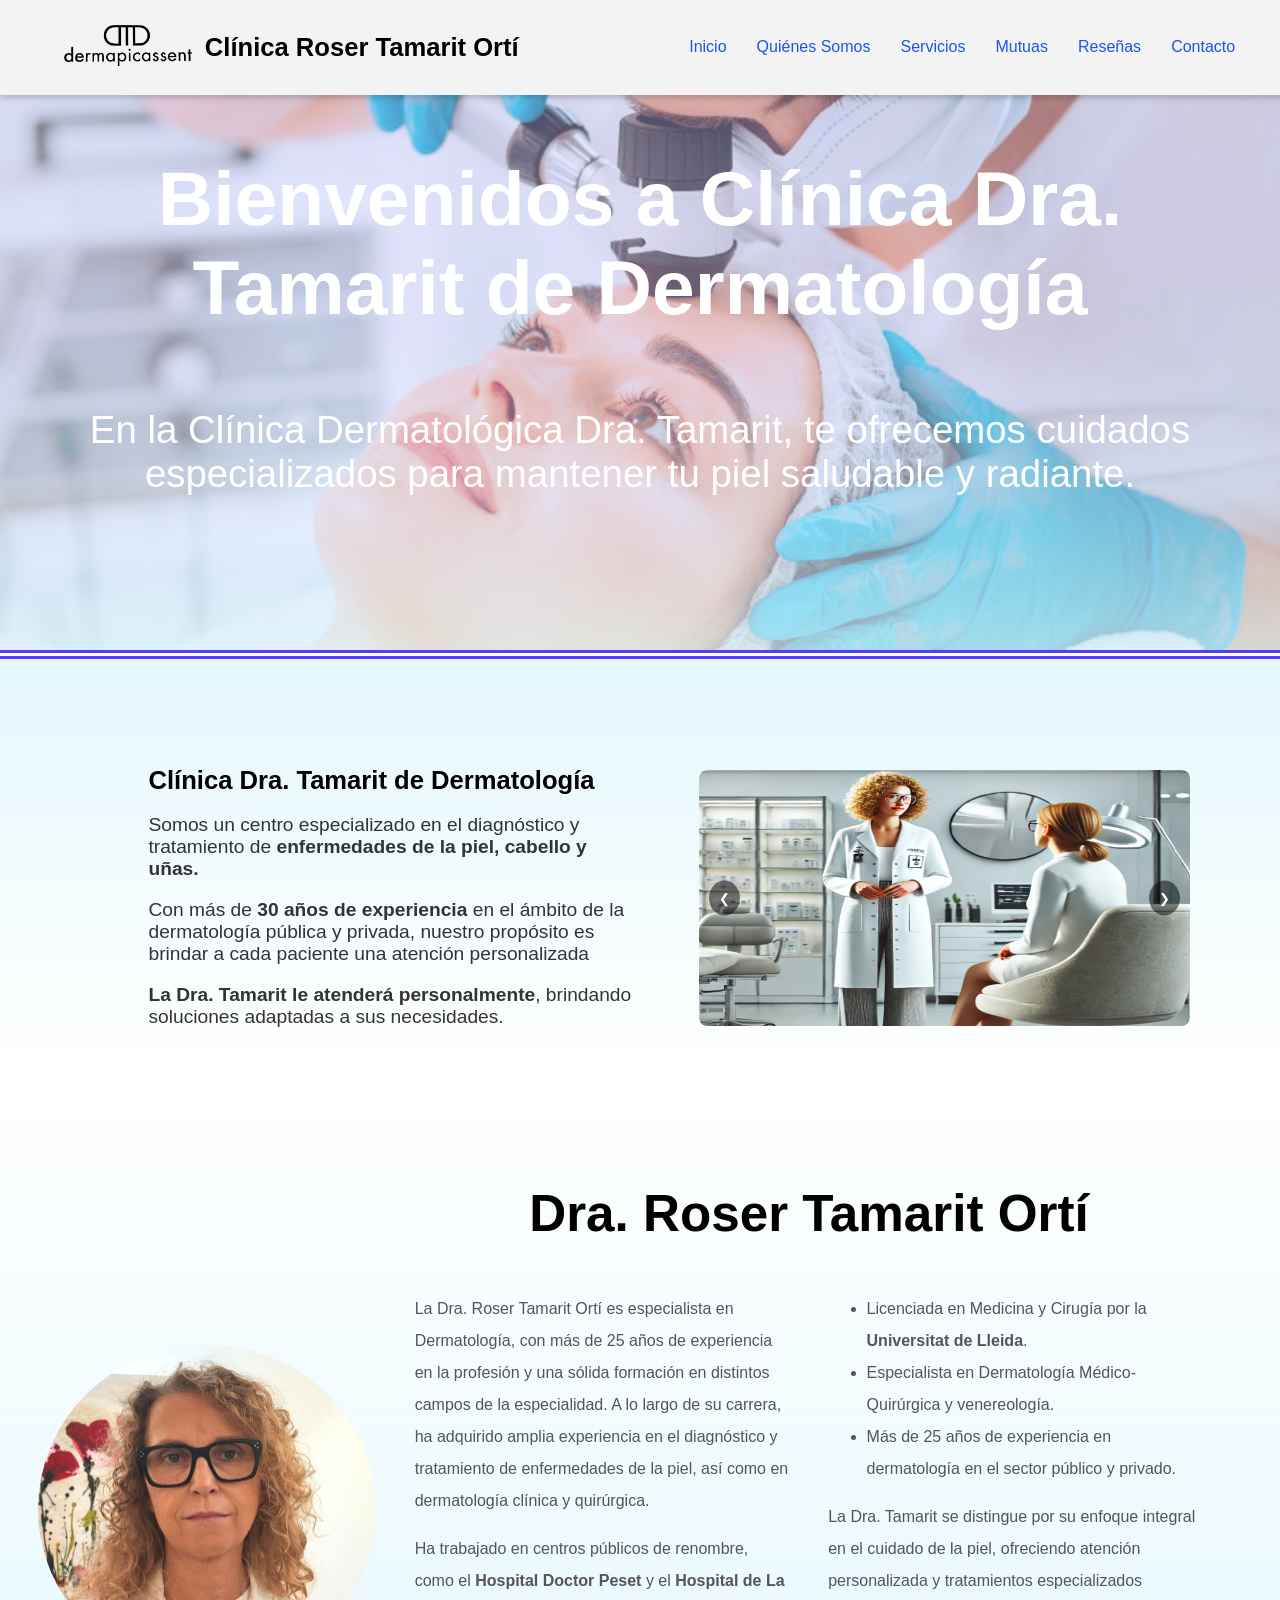
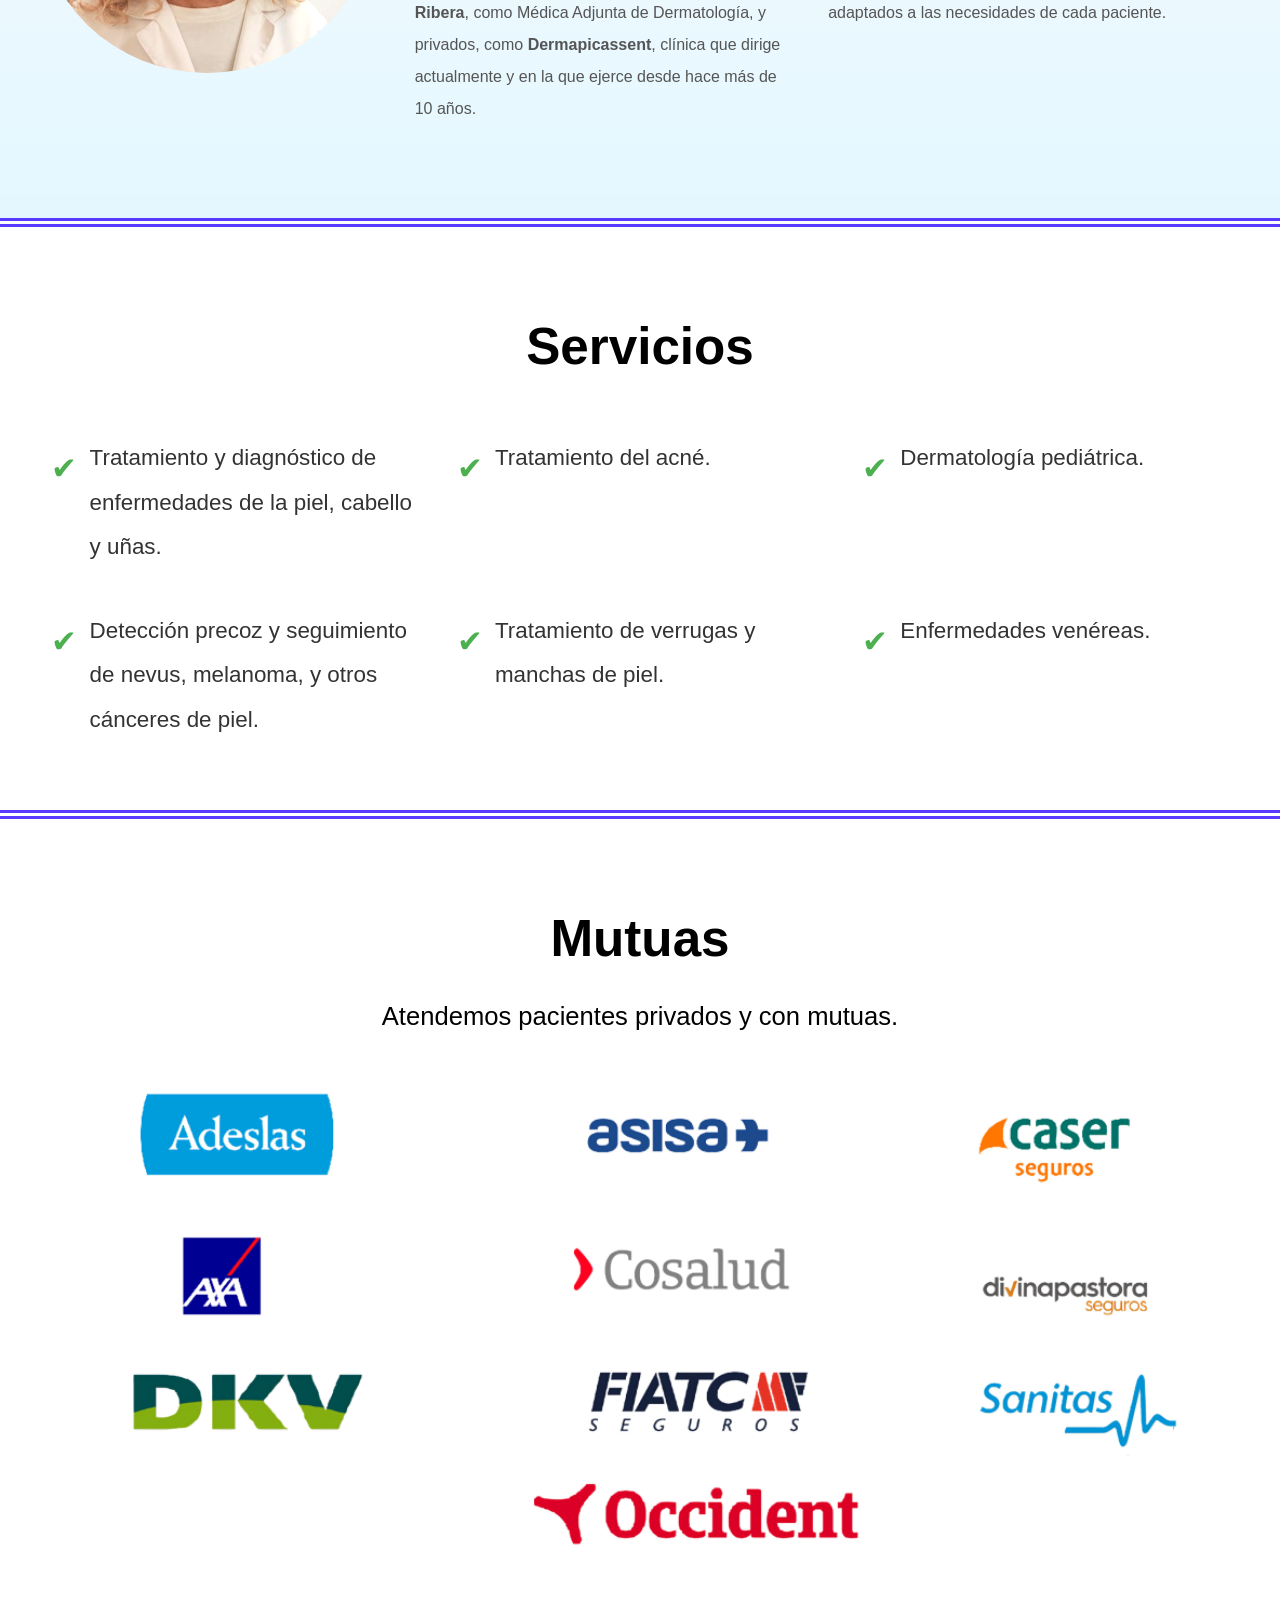
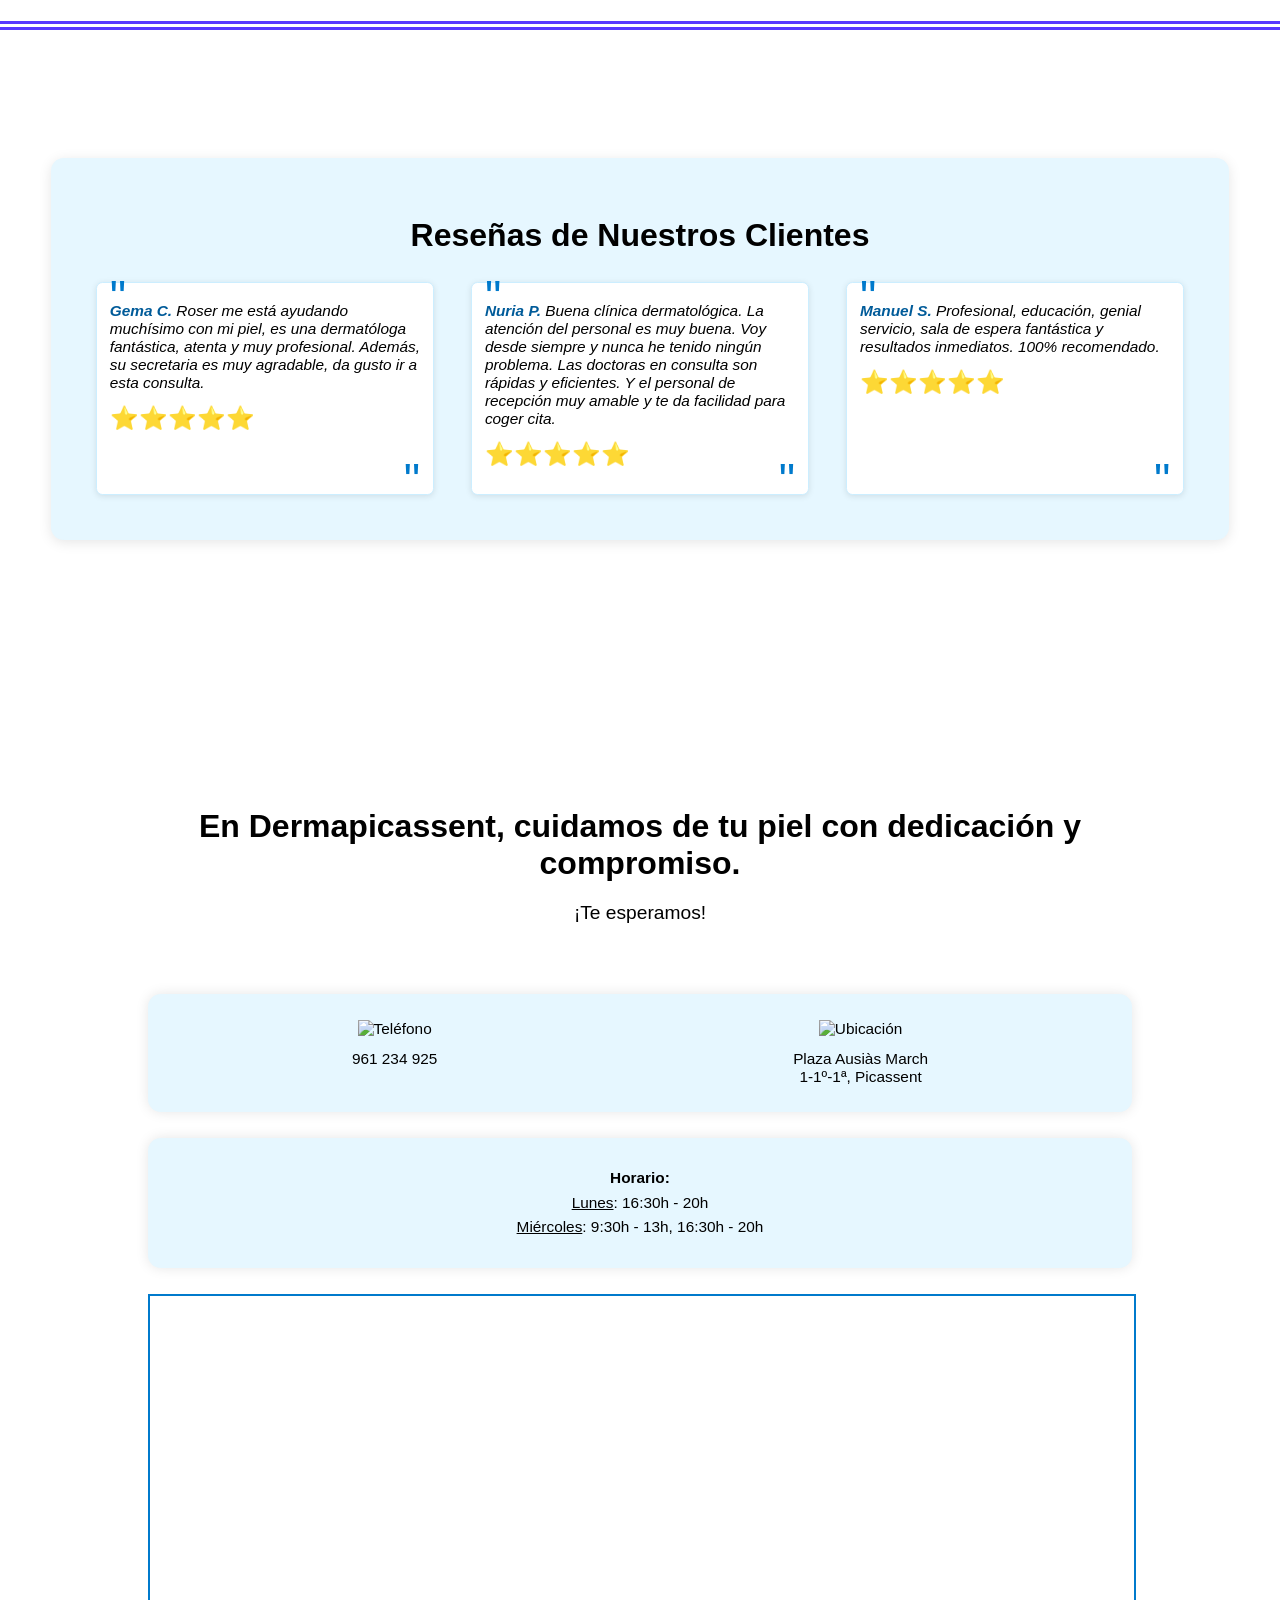
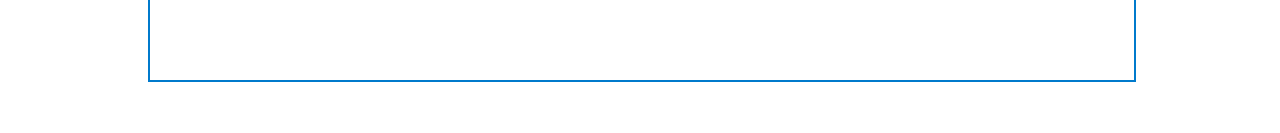
==== index.html @ 90550031 "Fix punctuation errors index.html" ====
<!DOCTYPE html>
<html lang="en">
<head>
    <meta charset="UTF-8">
    <meta name="viewport" content="width=device-width, initial-scale=1.0">
    <meta name="description" content="Clínica Dermatología Picassent">
    <meta name="keywords" content="Dermatología, DermaPicassent, Dermatólogo, Dermatóloga, Dermapicassent, Roser, Roser Tamarit, Roser Tamarit Ortí, Mirita, Mirita Teruel, Mirita Teruel Galvez, Picassent, Dermatólogo Picassent, Dermatóloga Picassent">
    <link rel="stylesheet" href="styles.css">
    <title>DermaPicassent</title>
</head>
<body>
    <!-- Botones de navegación -->
    <div id="topBar" class="navbar">
        <!-- Contenedor para el logo y el nombre de la empresa -->
        <div class="logo-container">
            <img src="logo.png" alt="Logo de la Empresa">
        </div>
        <div>
            <span class="company-name">Clínica Roser Tamarit Ortí</span>
        </div>

        <!-- Enlaces de navegación (botones) -->
        <div class="nav-links">
            <a href="#section1">Inicio</a>
            <a href="#section2">Quiénes Somos</a>
            <a href="#section3">Servicios</a>
            <a href="#section4">Mutuas</a>
            <a href="#section5">Reseñas</a>
            <a href="#section6">Contacto</a>
        </div>
    </div>

    <!-- Secciones -->
    <div id="section1" class="section">
        <p class="mainText">
            Bienvenidos a Clínica Dra. Tamarit de Dermatología
        </p>
        <p class="frase-cool">
            En la Clínica Dermatológica Dra. Tamarit, te ofrecemos cuidados especializados para mantener 
            tu piel saludable y radiante.
        </p>
    </div>

    <div id="section2" class="section">
        <div class="text-s2">
            <h1>Clínica Dra. Tamarit de Dermatología</h1>
            <p>Somos un centro especializado en el diagnóstico y tratamiento de <strong>enfermedades de la
                 piel, cabello y uñas.</strong></p>
            <p>Con más de <strong>30 años de experiencia</strong> en el ámbito de la dermatología pública y
                 privada, nuestro propósito es brindar a cada paciente una atención personalizada</p>
            <p><strong>La Dra. Tamarit le atenderá personalmente</strong>, brindando soluciones adaptadas
                 a sus necesidades.</p>
        </div>
        <div class="image-s2">
            <div class="carousel">
                <div class="slides">
                    <img src="QuienSomosV3.png" alt="Clínica Dra. Tamarit">
                    <img src="consulta4.jpeg" alt="Clínica Dra. Tamarit">
                    <img src="consulta3.jpeg" alt="Clínica Dra. Tamarit">
                    <img src="consulta1.jpeg" alt="Clínica Dra. Tamarit">
                    <img src="consulta2.jpg" alt="Clínica Dra. Tamarit">
                </div>
                <button class="prev">&#10094;</button>
                <button class="next">&#10095;</button>
            </div>
        </div>
    </div>
        
    <div class="container">
        <div class="image-section">
            <img src="FotoRoser.png" alt="Dra. Tamarit">
        </div>
        <div class="content-section">
            <div class="title">
                <h1>Dra. Roser Tamarit Ortí</h1>
            </div>
            <div class="text-container">
                <!-- Primera columna -->
                <div class="column">
                    <p>
                        La Dra. Roser Tamarit Ortí es especialista en Dermatología, con más de 25 años 
                        de experiencia en la profesión y una sólida formación en distintos campos de la 
                        especialidad. A lo largo de su carrera, ha adquirido amplia experiencia en el 
                        diagnóstico y tratamiento de enfermedades de la piel, así como en dermatología 
                        clínica y quirúrgica.
                    </p>
                    <p>
                        Ha trabajado en centros públicos de renombre, como el 
                        <span class="highlight">Hospital Doctor Peset</span> y el 
                        <span class="highlight">Hospital de La Ribera</span>, 
                        como Médica Adjunta de Dermatología, y privados, como 
                        <span class="highlight">Dermapicassent</span>, clínica que dirige actualmente y 
                        en la que ejerce desde hace más de 10 años.
                    </p>
                </div>

                <!-- Segunda columna -->
                <div class="column">
                    <ul>
                        <li>Licenciada en Medicina y Cirugía por la 
                            <span class="highlight">Universitat de Lleida</span>.</li>
                        <li>Especialista en Dermatología Médico-Quirúrgica y venereología.</li>
                        <li>Más de 25 años de experiencia en dermatología en el sector público y 
                            privado.</li>
                    </ul>
                    <p>
                        La Dra. Tamarit se distingue por su enfoque integral en el cuidado de la piel, ofreciendo atención personalizada y tratamientos especializados adaptados a las necesidades de cada paciente.
                    </p>
                </div>
            </div>
            <div class="image-s2_2">
                <div class="carousel">
                    <div class="slides">
                        <img src="QuienSomosV3.png" alt="Clínica Dra. Tamarit">
                        <img src="consulta4.jpeg" alt="Clínica Dra. Tamarit">
                        <img src="consulta3.jpeg" alt="Clínica Dra. Tamarit">
                        <img src="consulta1.jpeg" alt="Clínica Dra. Tamarit">
                        <img src="consulta2.jpg" alt="Clínica Dra. Tamarit">
                    </div>
                    <button class="prev">&#10094;</button>
                    <button class="next">&#10095;</button>
                </div>
            </div>
        </div>
    </div>

    <script src="script.js"></script>

    <div id="section3" class="section">
        <div class="titleServicios">
            <h1>
                Servicios
            </h1>
        </div>
        <ul class="listado">
            <li>Tratamiento y diagnóstico de enfermedades de la piel, cabello y uñas.</li>
            <li>Tratamiento del acné.</li>
            <li>Dermatología pediátrica.</li>
            <li>Detección precoz y seguimiento de nevus, melanoma, y otros cánceres de piel.</li>
            <li>Tratamiento de verrugas y manchas de piel.</li>
            <li>Enfermedades venéreas.</li>
        </ul>
    </div>
    <div id="section4" class="section">
        <div class="titleMutuas">
            <h1>
                Mutuas
            </h1>
            <p>
                Atendemos pacientes privados y con mutuas.
            </p>
        </div>
        <div class="image-mutuas">
            <img src="Mutuas.png" alt="Mutuas">
        </div>
        <div class="image-mutuas2">
            <img src="Mutuas2.png" alt="Mutuas">
        </div>
    </div>


    <div id="section5" class="section">
        <div class="reviews-section">
            <h1>Reseñas de Nuestros Clientes</h1>
    
            <div class="review">
                <p><span>Gema C.</span> Roser me está ayudando muchísimo con mi piel, es una dermatóloga fantástica, atenta y muy profesional. Además, su secretaria es muy agradable, da gusto ir a esta consulta.</p>
                <div class="stars">⭐⭐⭐⭐⭐</div>
            </div>
    
            <div class="review">
                <p><span>Nuria P.</span> Buena clínica dermatológica. La atención del personal es muy buena. Voy desde siempre y nunca he tenido ningún problema. Las doctoras en consulta son rápidas y eficientes. Y el personal de recepción muy amable y te da facilidad para coger cita.</p>
                <div class="stars">⭐⭐⭐⭐⭐</div>
            </div>
    
            <div class="review">
                <p><span>Manuel S.</span> Profesional, educación, genial servicio, sala de espera fantástica y resultados inmediatos. 100% recomendado.</p>
                <div class="stars">⭐⭐⭐⭐⭐</div>
            </div>
        </div>
    </div>
    <div id="section6" class="section">
        <div class="containerContacto">
            <div class="header">
                <h1>En Dermapicassent, cuidamos de tu piel con dedicación y compromiso.</h1>
                <p>¡Te esperamos!</p>
            </div>
    
            <div class="contact-info">
                <div class="contact-item">
                    <img src="https://img.icons8.com/material-outlined/50/000000/phone.png" alt="Teléfono">
                    <br> 961 234 925
                </div>
                <div class="contact-item">
                    <img src="https://img.icons8.com/material-outlined/50/000000/map-marker.png" alt="Ubicación">
                    <br> Plaza Ausiàs March
                    <br> 1-1º-1ª, Picassent
                </div>
            </div>
    
            <div class="schedule">
                <p><strong>Horario:</strong></p>
                <p><u>Lunes</u>: 16:30h - 20h</p>
                <p><u>Miércoles</u>: 9:30h - 13h, 16:30h - 20h</p>
            </div>
            <div class="map">
                <iframe src="https://www.google.com/maps/embed?pb=!1m18!1m12!1m3!1d6169.346128125757!2d-0.46630533040595673!3d39.363639692250075!2m3!1f0!2f0!3f0!3m2!1i1024!2i768!4f13.1!3m3!1m2!1s0xd605263069b8a69%3A0x98c6f6df9b4cf199!2sRoser%20Tamarit%20Ort%C3%AD!5e0!3m2!1ses!2ses!4v1728933706066!5m2!1ses!2ses"</iframe>
            </div>
        </div>
    </div>
</body>
</html>
---- styles.css ----
html {
    scroll-behavior: smooth;
}

body {
    font-family: Arial, sans-serif;
    margin: 0;
    padding: 0;
    width: 100%;
}

/*-----------------Navigation Bar-----------------*/
.navbar {
    position: fixed; /* Fija la barra */
    top: 0; /* Siempre en la parte superior */
    left: 0;
    width: 100%; /* Ocupa todo el ancho */
    background-color: #f3f3f3; /* Color de fondo */
    padding: 1.5vw 5vw;
    display: flex;
    align-items: center;
    z-index: 1000; /* Asegura que esté por encima de otros elementos */
    box-shadow: 0 0.2vw 0.5vw rgba(0, 0, 0, 0.2); /* Añade una sombra sutil */
}
.navbar .logo-container{
    align-items: center;
}
.navbar .logo-container img {
    width: 10vw; /* Ajusta el tamaño del logo */
    height: auto; /* Mantiene la proporción del logo */
}
.navbar .company-name {
    color: black;
    font-size: 2vw;
    font-weight: bold;
    margin-left: 1vw;
}

.navbar .nav-links{
    padding: 1.5vw 7.5vw;
    margin-left: auto;
}
.navbar .nav-links a {
    color: rgb(30, 84, 233);
    text-decoration: none;
    margin: 0 1vw;
    font-size: 1.25vw;
}
.navbar .nav-links a:hover {
    text-decoration: underline;
}

/*-----------------Sections-----------------*/

.section {
    height: flex; /* Cada sección ocupará el 100% del alto de la ventana */
    padding: 2vw;
    justify-content: center;
    align-items: center;
}

/*----------------- Inicio -----------------*/

.section:nth-child(2) {
    height: flex;
    background:
        /* Degradado de color azul */
        linear-gradient(rgba(194, 194, 255, 0.4), 80%, rgba(218, 244, 255, 0.75)),
        /* Imagen de fondo */
        url('InicioBackground.jpg');
    
    background-size: cover;
    background-repeat: no-repeat;
    background-position: center;
    border-bottom: 0.75vw double rgb(87, 57, 255);
}

.mainText {
    display: flex;
    color: white;
    text-align: center;
    font-size: 6vw;
    font-family: Calibri, sans-serif; /* Usar la fuente Calibri */
    font-weight: bold; /* Hacer que todo el texto esté en negrita */
    margin-top: 10vw;
}

.frase-cool {
    display: flex;
    color: white;  /* Color opcional para cambiar el tono */
    text-align: center;
    font-size: 3vw;  /* Tamaño de la fuente para la frase secundaria */
    font-family: Calibri, sans-serif; /* Usar la fuente Calibri */
    margin-bottom: 10vw;
}

/*----------------- Quien somos -----------------*/

/*----------------- Quien somos Part1 -----------------*/

.section:nth-child(3) {
    display: flex;
    align-items: center;
    justify-content: space-between;
    margin: 0 auto;
    background: 
    linear-gradient(rgba(218, 244, 252, 0.75), white);
}

.text-s2{
    flex: 1;
    max-width: 40%;
    margin-left: 10%;
    margin-top: 5vw;
    font-family: Calibri, sans-serif; /* Usar la fuente Calibri */
}

.text-s2 h1 {
    font-size: 2vw;
    font-weight: bold;
    color: black;
}

.text-s2 p {
    font-size: 1.5vw;
    color: #333;
}

.text-s2 strong {
    font-weight: bold;
}

.image-s2 {
    flex: 1;
    max-width: 40%;
    max-height: 28.6%;
    text-align: center;
    margin-top: 5vw;
    position: relative;
    overflow: hidden;
    margin-right: 5vw;
}

.image-s2 .carousel {
    max-width: 100%;
    margin: 0 auto;
    border-radius: 8px; /* Mantener el borde redondeado */
    overflow: hidden;
}

.image-s2 .carousel .slides {
    display: flex;
    transition: transform 0.5s ease-in-out;
    width: 500%; /* Ajusta según el número de imágenes */
    max-height: 20vw;
}

.image-s2 .carousel .slides img {
    width: 20%; /* Asegura que las imágenes ocupen el contenedor */
    height: auto; /* Mantén proporciones */
    border-radius: 8px; /* Redondea las imágenes */
}

.image-s2 .carousel button.prev, button.next {
    position: absolute;
    top: 50%;
    transform: translateY(-50%);
    background-color: rgba(0, 0, 0, 0.5);
    color: white;
    border: none;
    cursor: pointer;
    padding: 10px;
    z-index: 1;
    border-radius: 50%; /* Botones redondeados */
}

.image-s2 .carousel button.prev {
    left: 10px;
}

.image-s2 .carousel button.next {
    right: 10px;
}

.image-s2_2 {
    display: none;
}
/*----------------- Quien somos Part2 -----------------*/

.container {
    display: flex;
    padding: 3vw;
    background: 
    linear-gradient(white, rgba(218, 244, 255, 0.75));
    border-bottom: 0.75vw double rgb(87, 57, 255); 
}

.image-section {
    text-align: center;
    margin: auto;
    margin-bottom: 8vw;
    width: 30%;
}

.image-section img {
    border-radius: 50%;
    width: 100%;
    height: auto;
}

.content-section {
    width: 70%;
    padding: 3vw;
    font-family: Calibri, sans-serif; /* Usar la fuente Calibri */
}

.title {
    text-align: center;
    font-size: 2vw;
    color: black;
}

.text-container {
    display: flex;
    flex-direction: row;
    gap: 3vw; /* Espacio entre columnas */
    font-size: 1.25vw;
}

.column {
    flex: 1;
}

.text-container p, ul {
    line-height: 2;
    color: #555;
}

.text-container ul {
    list-style-type: disc;
    padding-left: 3vw;
}

.text-container .highlight {
    font-weight: bold;
}

/*----------------- Servicios -----------------*/

.section:nth-child(5) {
    background:
    linear-gradient(rgba(218, 244, 255, 0.75), white);
    height: flex; /* Cada sección ocupará el 100% del alto de la ventana */
    border-bottom: 0.75vw double rgb(87, 57, 255); 
}
.titleServicios h1{
    font-size: 4vw;
}

.listado {
    border-radius: 0.8vw;
    padding: 2vw;
    list-style-type: none; /* Elimina los puntos por defecto */
    display: grid;
    grid-template-columns: repeat(3, 1fr); /* Dos columnas */
    gap: 3vw; /* Espacio entre los elementos */
    font-family: Calibri, sans-serif; /* Usar la fuente Calibri */
}

.listado li {
    position: relative;
    display: flex;
    padding-left: 3vw; /* Espacio para el tick */
    font-size: 1.75vw;
    color: #333;
}

.listado li::before {
    content: "✔"; /* Tick */
    position: absolute;
    left: 0;
    color: #4CAF50; /* Color del tick */
    font-size: 2.4vw; /* Tamaño del tick */
    top: 0.2vw; /* Alineación vertical */
}
.titleServicios {
    text-align: center;
    font-family: Calibri, sans-serif; /* Usar la fuente Calibri */
    font-size: 2.4vw; /* Tamaño del tick */
    color: black;
    margin-top: 5vw;
}


/*----------------- Mutuas -----------------*/

.section:nth-child(6) {
    height: flex;
    background-color: white; 
    border-bottom: 0.75vw double rgb(87, 57, 255); }
.titleMutuas {
    text-align: center;
    font-family: Calibri, sans-serif; /* Usar la fuente Calibri */
    font-size: 2.4vw; /* Tamaño del tick */
    color: black;
    margin-top: 5vw;
}
.titleMutuas h1{
    font-size: 4vw;
}

.titleMutuas p{
    text-align: center;
    align-items: center;
    font-size: 2vw;
}

.image-mutuas {
    text-align: center;
    width: 100%;
}

.image-mutuas img {
    width: 100%;
    height: auto;
    border-radius: 8px;
}

.image-mutuas2 {
    display: none;
}

/*----------------- Reseñas -----------------*/
.section:nth-child(7) { 
    height: flex;
    background-color: white; 
    border-bottom: 0.75vw double rgb(87, 57, 255); 
}


.reviews-section {
    background-color: #e6f7ff; /* Color de fondo de la sección de reseñas */
    padding: 3vw;
    border-radius: 1vw; /* Bordes redondeados */
    margin: 2vw; /* Margen alrededor de la sección */
    margin-top: 8vw;
    margin-bottom: 8vw;
    box-shadow: 0 0.2vw 1vw rgba(0, 0, 0, 0.1); /* Sombra para dar profundidad */
    display: flex; /* Usamos flexbox para alinear las reseñas */
    justify-content: space-between; /* Espacio uniforme entre reseñas */
    flex-wrap: wrap; /* Permite que las reseñas se ajusten a diferentes tamaños de pantalla */
}

.reviews-section h1{
    font-size: 2.5vw;
}

.reviews-section h1 {
    text-align: center; /* Centra el título */
    color: black; /* Color del texto del título */
    width: 100%; /* Asegura que el título ocupe todo el ancho */
    font-family: Calibri, sans-serif; /* Usar la fuente Calibri */
}

.review {
    background-color: #ffffff; /* Fondo blanco para cada reseña */
    border: 0.1vw solid #cceeff; /* Borde ligero para cada reseña */
    border-radius: 0.5vw; /* Bordes redondeados para cada reseña */
    padding: 1vw; /* Espaciado interno */
    margin: 0.5vw; /* Margen alrededor de cada reseña */
    position: relative; /* Para posicionar las comillas */
    box-shadow: 0 0.1vw 0.5vw rgba(0, 0, 0, 0.1); /* Sombra ligera */
    width: calc(30% - 20px); /* Ancho de cada reseña con ajuste por margen */
}

.review p {
    margin: 0.5vw 0; /* Margen para el texto de las reseñas */
    font-style: italic; /* Texto en cursiva para las reseñas */
    font-size: 1.2vw;
}

.review span {
    font-weight: bold; /* Resalta el nombre del revisor */
    color: #005b99; /* Color del nombre del revisor */
}

.stars {
    color: gold; /* Color dorado para las estrellas */
    font-size: 1.8vw; /* Tamaño de las estrellas */
    margin: 1vw 0; /* Espaciado superior e inferior */
}

.review::before {
    content: '"'; /* Comillas al inicio */
    font-size: 3.6vw; /* Tamaño de las comillas */
    color: #007acc; /* Color de las comillas */
    position: absolute; /* Posicionamiento absoluto */
    top: -1vw; /* Ajuste vertical */
    left: 1vw; /* Ajuste horizontal */
}

.review::after {
    content: '"'; /* Comillas al final */
    font-size: 3.6vw; /* Tamaño de las comillas */
    color: #007acc; /* Color de las comillas */
    position: absolute; /* Posicionamiento absoluto */
    bottom: -1vw; /* Ajuste vertical */
    right: 1vw; /* Ajuste horizontal */
}



/*----------------- Contacto -----------------*/
.section:nth-child(8) { 
    height: flex;
    background-color: white; }

.containerContacto {
    width: 80%;
    height: flex;
    margin: 0 auto; /* Centrar el contenedor */
    padding: 2vw; /* Espaciado interno */
}

.header {
    text-align: center;
    padding: 2vw;
    margin-top: 5vw;
}

.header h1 {
    margin: 0;
    font-size: 2.5vw; /* Tamaño del título */
    font-weight: bold; /* Negrita para el título */
    color: black; /* Color del texto */
}

.header p {
    font-size: 1.5vw; /* Tamaño del subtítulo */
    color: black; /* Color del subtítulo */
}

.contact-info {
    display: flex; /* Usar flexbox para los elementos */
    justify-content: space-around; /* Espaciado igual entre elementos */
    background: white; /* Fondo blanco para el contenido */
    border-radius: 1vw; /* Bordes redondeados */
    padding: 2vw; /* Espaciado interno */
    box-shadow: 0 0 1vw rgba(0, 0, 0, 0.1); /* Sombra ligera */
    margin-top: 2vw; /* Margen superior */
    background-color: #e6f7ff; /* Color de fondo de la sección de reseñas */
}

.contact-item {
    text-align: center; /* Centrar texto dentro de cada item */
    font-size: 1.2vw; /* Tamaño del texto */
    color: black; /* Color del texto */
}

.contact-item img {
    width: 4vw; /* Tamaño de los iconos */
    margin-bottom: 1vw; /* Margen inferior para separación */
}

.schedule {
    
    text-align: center; /* Centrar el texto */
    font-size: 1.2vw; /* Tamaño del horario */
    background: white; /* Fondo blanco */
    border-radius: 1vw; /* Bordes redondeados */
    padding: 2vw; /* Espaciado interno */
    box-shadow: 0 0 1vw rgba(0, 0, 0, 0.1); /* Sombra ligera */
    margin: 2vw 0; /* Margen superior e inferior */
    background-color: #e6f7ff; /* Color de fondo de la sección de reseñas */
}

.schedule p {
    margin: 0.5vw 0; /* Espaciado entre líneas */
}

.map {
    width: 100%; /* Ancho completo para el mapa */
    height: 30vw; /* Altura fija para el mapa */
    border: 0.2vw solid #007acc; /* Borde azul para el mapa */
}

.map iframe {
    width: 100%; /* Asegura que el iframe también ocupe el 100% del ancho */
    height: 100%; /* Asegura que el iframe ocupe todo el alto del contenedor */
    border: none; /* Elimina bordes del iframe */
}

    /* Media Queries */
    @media only screen and (max-width: 768px) {

        * {
            box-sizing: border-box; /* Incluye padding y border en el ancho y alto total */
        }


    /*--------------Sections-------------*/

    .section {
        height: flex; /* Cada sección ocupará el 100% del alto de la ventana */
        padding: 2vw;
        justify-content: center;
        align-items: center;
    }

    /*--------------NavBar-------------*/
    .navbar {
        position: fixed; /* Fija la barra */
        flex-direction: column; /* Cambiar a columna */
        align-items: center; /* Alinear en el centro */
        top: 0; /* Siempre en la parte superior */
        left: 0;
        width: 100%; /* Ocupa todo el ancho */
        background-color: #f3f3f3; /* Color de fondo */
        padding: 1.5vw 0vw;
        display: flex;
        z-index: 1000; /* Asegura que esté por encima de otros elementos */
        box-shadow: 0 0.2vw 0.5vw rgba(0, 0, 0, 0.2); /* Añade una sombra sutil */
    }
    
    .navbar .logo-container{
        display: flex;               /* Usar Flexbox */
        justify-content: center;     /* Centrar horizontalmente */
        align-items: center;         /* Centrar verticalmente (opcional) */
        width: 90%;                  /* Altura del contenedor (ajusta según necesites) */
        border: 1px solid #ccc;    /* Solo para visualizar el contenedor */
        margin-bottom: 2vw;
    }

    .navbar .logo-container img {
        width: 20vw; /* Ajusta el tamaño del logo */
        height: auto; /* Mantiene la proporción del logo */
    }

    .navbar .company-name {
        font-size: 6vw; /* Reduce el tamaño de la fuente */
    }

    .navbar .nav-links {
        display: flex;
        flex-direction: row; /* Cambiar a columna para enlaces */
        padding: 1.5vw 1vw;
        width: 100%; /* Ocupar todo el ancho */
        justify-content: space-between;
    }

    .navbar .nav-links a {
        display: flex;
        flex-grow: 1; /* Hacer que cada enlace crezca para ocupar el mismo ancho */
        justify-content: center; /* Centra el texto dentro de cada enlace */
        font-size: 3.25vw;
        padding: 1vw 0; /* Añade algo de padding interno para hacer que los enlaces sean más altos */
        text-align: center; /* Asegura que el texto esté centrado */
    }


    /*--------------Inicio-------------*/

    .section:nth-child(2) {
        height: flex;
        background:
            /* Degradado de color azul */
            linear-gradient(rgba(140, 140, 255, 0.4), 80%, rgba(15, 183, 255, 0.75)),
            /* Imagen de fondo */
            url('InicioBackground.jpg');
        
        background-size: cover;
        background-repeat: no-repeat;
        background-position: center;
        border-bottom: 3vw double rgb(87, 57, 255);
    }
    
    .mainText {
        display: flex;
        color: white;
        text-align: center;
        font-size: 12vw;
        font-family: Calibri, sans-serif; /* Usar la fuente Calibri */
        font-weight: bold; /* Hacer que todo el texto esté en negrita */
        margin-top: 40vw;
    }
    
    .frase-cool {
        display: flex;
        color: white;  /* Color opcional para cambiar el tono */
        text-align: center;
        font-size: 7vw;  /* Tamaño de la fuente para la frase secundaria */
        font-family: Calibri, sans-serif; /* Usar la fuente Calibri */
        margin-bottom: 20vw;
    }
    

    /*--------------Quienes somos 1-------------*/

    .section:nth-child(3) {
        display: flex;
        align-items: center;
        justify-content: space-between;
        margin: 0 auto;
        margin-top: -20vw;
        background: 
            linear-gradient(to bottom, 
            transparent 20vw, /* Transparent until 25vw */
            rgba(218, 244, 252, 0.75) 0, /* Starts the gradient at 25vw */
            white 100%); /* Gradually transitions to white */
    }
    
    .text-s2 h1 {
        text-align: center;
        font-size: 8vw;
    }

    .text-s2{
        max-width: 100%;
        margin-left: 0%;
        font-family: Calibri, sans-serif; /* Usar la fuente Calibri */
        margin-left: 5vw;
        margin-right: 5vw;
        margin-top: 25vw;
    }

    
    .text-s2 p {
        font-size: 6vw;
    }
    
    .image-s2 {
        max-width: 75%;  /* La imagen ocupará todo el ancho */
        display: none;
    }
    
    .image-s2 img {
        width: 100%;  /* Puedes ajustar este valor según necesites */
        height: auto;
        border-radius: 8px;
    }

    /*--------------Quienes somos 2-------------*/

    .content-section {
        width: 100%;
        padding: 3vw;
        font-family: Calibri, sans-serif; /* Usar la fuente Calibri */
    }
    
    .title {
        text-align: center;
        font-size: 4vw;
    }

    .container {
        padding: 0;
        border-bottom: 3vw double rgb(87, 57, 255);
        flex-direction: column;
    }
    
    .image-section {
        width: 85%;
    }
    
    .image-section img {
        width: 85%;
    }
    
    .text-container {
        display: flex;
        flex-direction: column;
        gap: 0vw; /* Espacio entre columnas */
        font-size: 5vw;
        padding-left: 5vw;
        padding-right: 5vw;
    }
    
    
    .text-container p, ul {
        line-height: 2;
        color: #555;
    }
    
    .text-container ul {
        list-style-type: disc;
        padding-left: 3vw;
    }
    
    .text-container .highlight {
        font-weight: bold;
    }

    .image-s2_2 {
        display:block;
    }
    .image-s2_2 {
        flex: 1;
        max-width: 100%;
        max-height: 53.6%;
        text-align: center;
        margin-top: 5vw;
        position: relative;
        overflow: hidden;
        margin-right: 0.5vw;
    }
    
    .image-s2_2 .carousel {
        max-width: 100%;
        margin: 0 auto;
        border-radius: 0.8vw; /* Mantener el borde redondeado */
        overflow: hidden;
    }
    
    .image-s2_2 .carousel .slides {
        display: flex;
        transition: transform 0.5s ease-in-out;
        width: 500%; /* Ajusta según el número de imágenes */
        max-height: 53.6vw;
    }
    
    .image-s2_2 .carousel .slides img {
        width: 20%; /* Asegura que las imágenes ocupen el contenedor */
        height: auto; /* Mantén proporciones */
        border-radius: 8px; /* Redondea las imágenes */
    }
    
    .image-s2_2 .carousel button.prev, button.next {
        position: absolute;
        top: 50%;
        transform: translateY(-50%);
        background-color: rgba(0, 0, 0, 0.5);
        color: white;
        border: none;
        cursor: pointer;
        padding: 10px;
        z-index: 1;
        border-radius: 50%; /* Botones redondeados */
    }
    
    .image-s2_2 .carousel button.prev {
        left: 5vw;
    }
    
    .image-s2_2 .carousel button.next {
        right: 5vw;
    }

    /*--------------Servicios-------------*/


    .section:nth-child(5) {
        border-bottom: 3vw double rgb(87, 57, 255); 
        margin-top: -20vw;
        background: 
        linear-gradient(to bottom, 
        transparent 20vw, /* Transparent until 25vw */
        rgba(218, 244, 252, 0.75) 0, /* Starts the gradient at 25vw */
        white 100%); /* Gradually transitions to white */
    }

    .titleServicios h1{
        font-size: 10vw;
    }

    .listado {
        grid-template-columns: repeat(1, 1fr); /* Solo una columna */
        font-size: 3vw; /* Ajustar tamaño de la fuente */

        padding: 2vw;
        list-style-type: none; /* Elimina los puntos por defecto */
        display: grid;
        gap: 12vw; /* Espacio entre los elementos */
    }
    
    .listado li {
        padding-left: 10vw; /* Espacio para el tick */
        font-size: 6vw;
    }
    
    .listado li::before {
        font-size: 8vw; /* Tamaño del tick */
        top: -1.75vw; /* Alineación vertical */
    }
    .titleServicios {
        font-size: 5vw; /* Tamaño del tick */
        margin-top: 25vw;
    }


    /*-----------Mutuas---------------------*/
    .section:nth-child(6) {
        border-bottom: 3vw double rgb(87, 57, 255);
        margin-top: -20vw;
        background: 
        linear-gradient(to bottom, 
        transparent 20vw, /* Transparent until 25vw */
        rgba(255, 255, 255, 0.75) 0, /* Starts the gradient at 25vw */
        white 100%); /* Gradually transitions to white */
    }

    .titleMutuas {
        font-size: 5vw; /* Tamaño del tick */
        margin-top: 25vw;
    }

    .titleMutuas h1{
        font-size: 10vw;
    }

    .titleMutuas p{
        text-align: center;
        align-items: center;
        font-size: 6vw;
    }
        
    .image-mutuas {
        display: none;
        text-align: center;
        width: 100%;
        margin: 0;
        padding: 0;
    }
    .image-mutuas2 {
        display: block;
        text-align: center;
        width: 100%;
    }

    .image-mutuas2 img {
        width: 100%;
        height: auto;
        border-radius: 8px;
    }

    /*-----------Reseñas---------------------*/
    .section:nth-child(7) { 
        border-bottom: 3vw double rgb(87, 57, 255);
        margin-top: -20vw;
        background: 
        linear-gradient(to bottom, 
        transparent 20vw, /* Transparent until 25vw */
        rgba(255, 255, 255, 0.75) 0, /* Starts the gradient at 25vw */
        white 100%); /* Gradually transitions to white */
    }
        
    .reviews-section {
        flex-wrap: wrap; /* Permite que las reseñas se ajusten a diferentes tamaños de pantalla */
        flex-direction: column; /* Cambia a columna */
        align-items: center;
        gap: 5vw;
        margin-top: 25vw;
    }

    .reviews-section h1 {
        font-size: 7vw;
    }
        
    .review {
        width: calc(100%); /* Ancho de cada reseña con ajuste por margen */
        padding: 2vw;
        padding-top: 4vw;
    }
        
    .review p {
        font-size: 5vw;
    }
        
    .stars {
        font-size: 5vw; /* Tamaño de las estrellas */
    }
        
    .review::before {
        content: '"'; /* Comillas al inicio */
        font-size: 10vw; /* Tamaño de las comillas */
        color: #007acc; /* Color de las comillas */
        position: absolute; /* Posicionamiento absoluto */
        top: -1vw; /* Ajuste vertical */
        left: 1vw; /* Ajuste horizontal */
    }
        
    .review::after {
        content: '"'; /* Comillas al final */
        font-size: 10vw; /* Tamaño de las comillas */
        color: #007acc; /* Color de las comillas */
        position: absolute; /* Posicionamiento absoluto */
        bottom: -1vw; /* Ajuste vertical */
        right: 1vw; /* Ajuste horizontal */
    }
    
    /*---------------Contacto---------------------*/
    .section:nth-child(8) { 
        height: flex;
        background: 
        linear-gradient(to bottom, 
        transparent 20vw, /* Transparent until 25vw */
        rgba(255, 255, 255, 0.75) 0, /* Starts the gradient at 25vw */
        white 100%); /* Gradually transitions to white */
        margin-top: -20vw;
    }
    
    .containerContacto {
        width: 100%;
        height: flex;
        margin: 0 auto; /* Centrar el contenedor */
        padding: 2vw; /* Espaciado interno */
        margin-top: 25vw;
    }
    
    .header {
        text-align: center;
        padding: 2vw;
    }
    
    .header h1 {
        font-size: 5vw; /* Tamaño del título */
    }
    
    .header p {
        font-size: 5vw; /* Tamaño del subtítulo */
    }
    
    .contact-info {
        display: flex; /* Usar flexbox para los elementos */
        justify-content: space-around; /* Espaciado igual entre elementos */
        background: white; /* Fondo blanco para el contenido */
        border-radius: 1vw; /* Bordes redondeados */
        padding: 5vw; /* Espaciado interno */
        box-shadow: 0 0 1vw rgba(0, 0, 0, 0.1); /* Sombra ligera */
        margin-top: 2vw; /* Margen superior */
        background-color: #e6f7ff; /* Color de fondo de la sección de reseñas */
        flex-direction: row;
    }
    
    .contact-item {
        text-align: center; /* Centrar texto dentro de cada item */
        font-size: 5vw; /* Tamaño del texto */
        color: black; /* Color del texto */
    }
    
    .contact-item img {
        width: 10vw; /* Tamaño de los iconos */
        margin-bottom: 1vw; /* Margen inferior para separación */
    }
    
    .schedule {
        text-align: center; /* Centrar el texto */
        font-size: 5vw; /* Tamaño del horario */
        background: white; /* Fondo blanco */
        border-radius: 1vw; /* Bordes redondeados */
        padding: 5vw; /* Espaciado interno */
        box-shadow: 0 0 1vw rgba(0, 0, 0, 0.1); /* Sombra ligera */
        margin: 2vw 0; /* Margen superior e inferior */
        background-color: #e6f7ff; /* Color de fondo de la sección de reseñas */
    }
    .schedule strong{
        font-size: 6vw;
    }
    
    .schedule p {
        margin: 2vw 0; /* Espaciado entre líneas */
    }
    
    .map {
        width: 100%; /* Ancho completo para el mapa */
        height: 60vw; /* Altura fija para el mapa */
        border: 0.2vw solid #007acc; /* Borde azul para el mapa */
    }
    
    .map iframe {
        width: 100%; /* Asegura que el iframe también ocupe el 100% del ancho */
        height: 100%; /* Asegura que el iframe ocupe todo el alto del contenedor */
        border: none; /* Elimina bordes del iframe */
    }


}
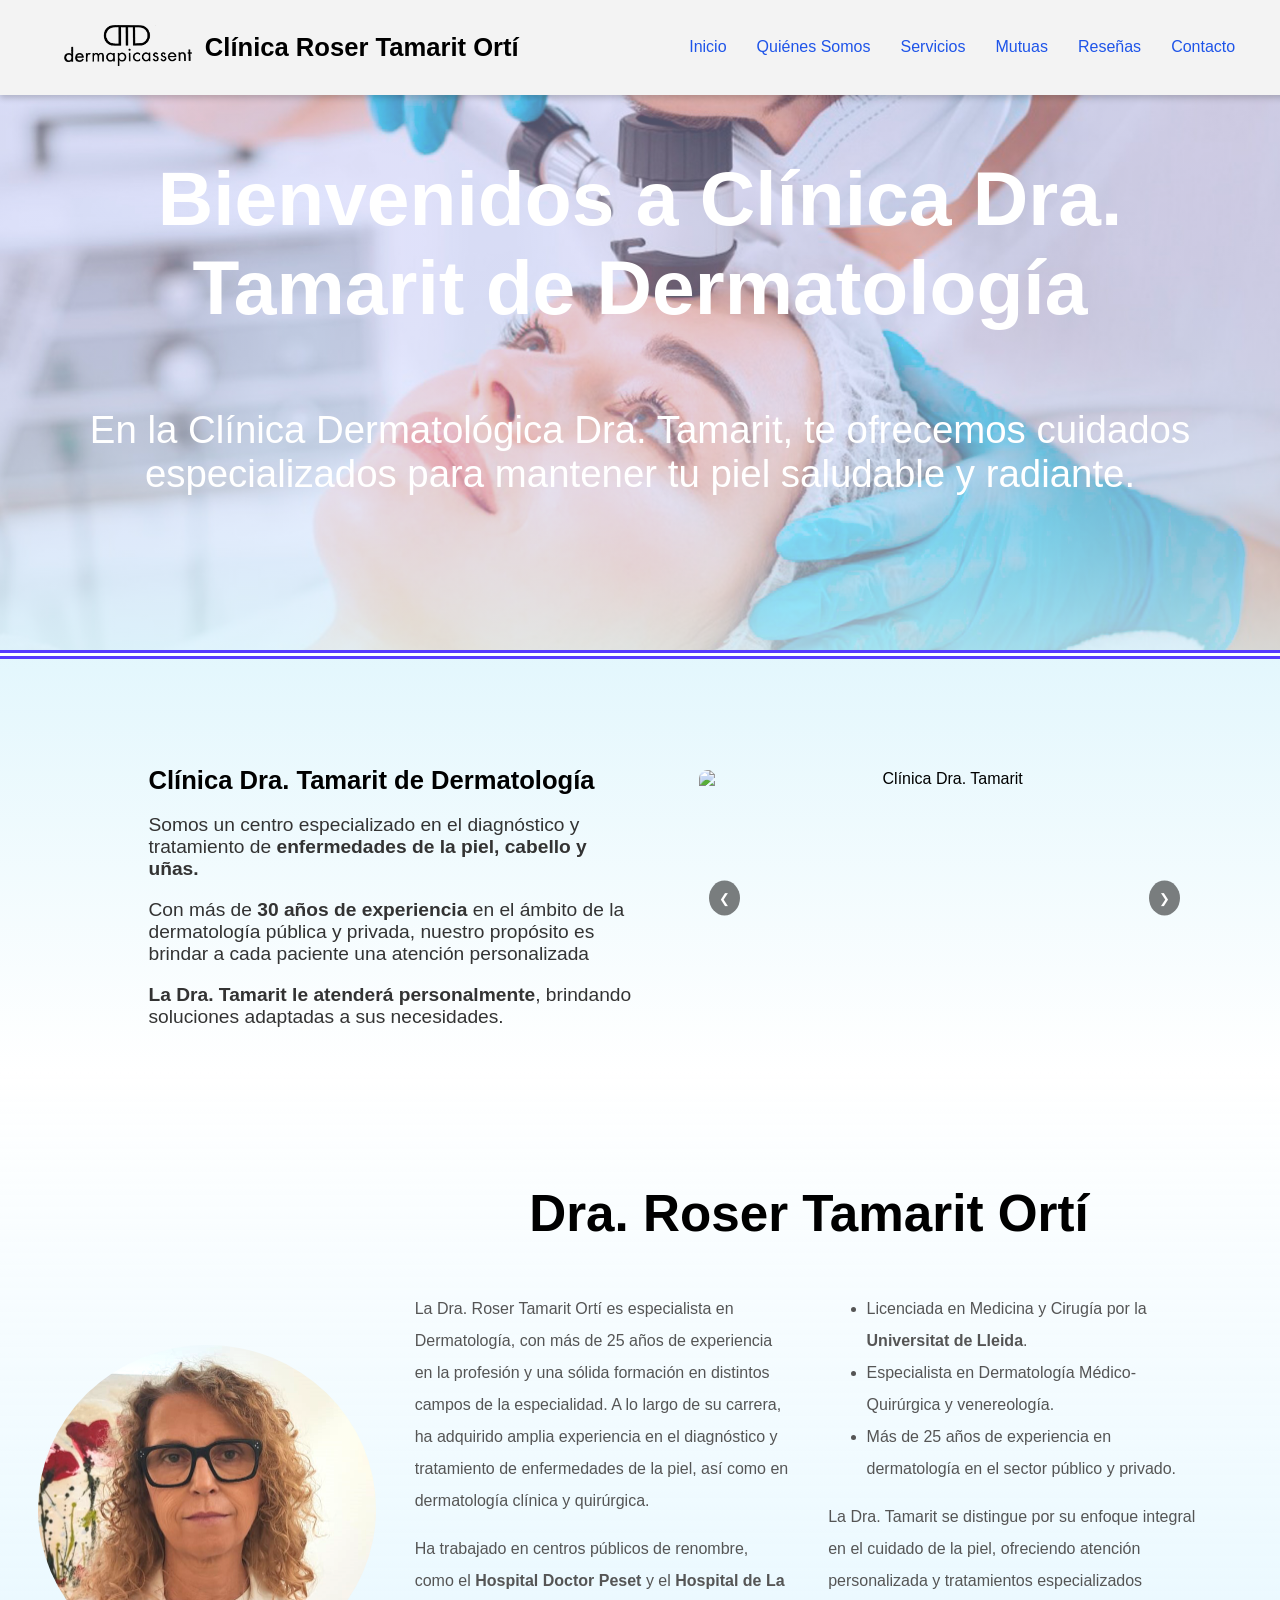
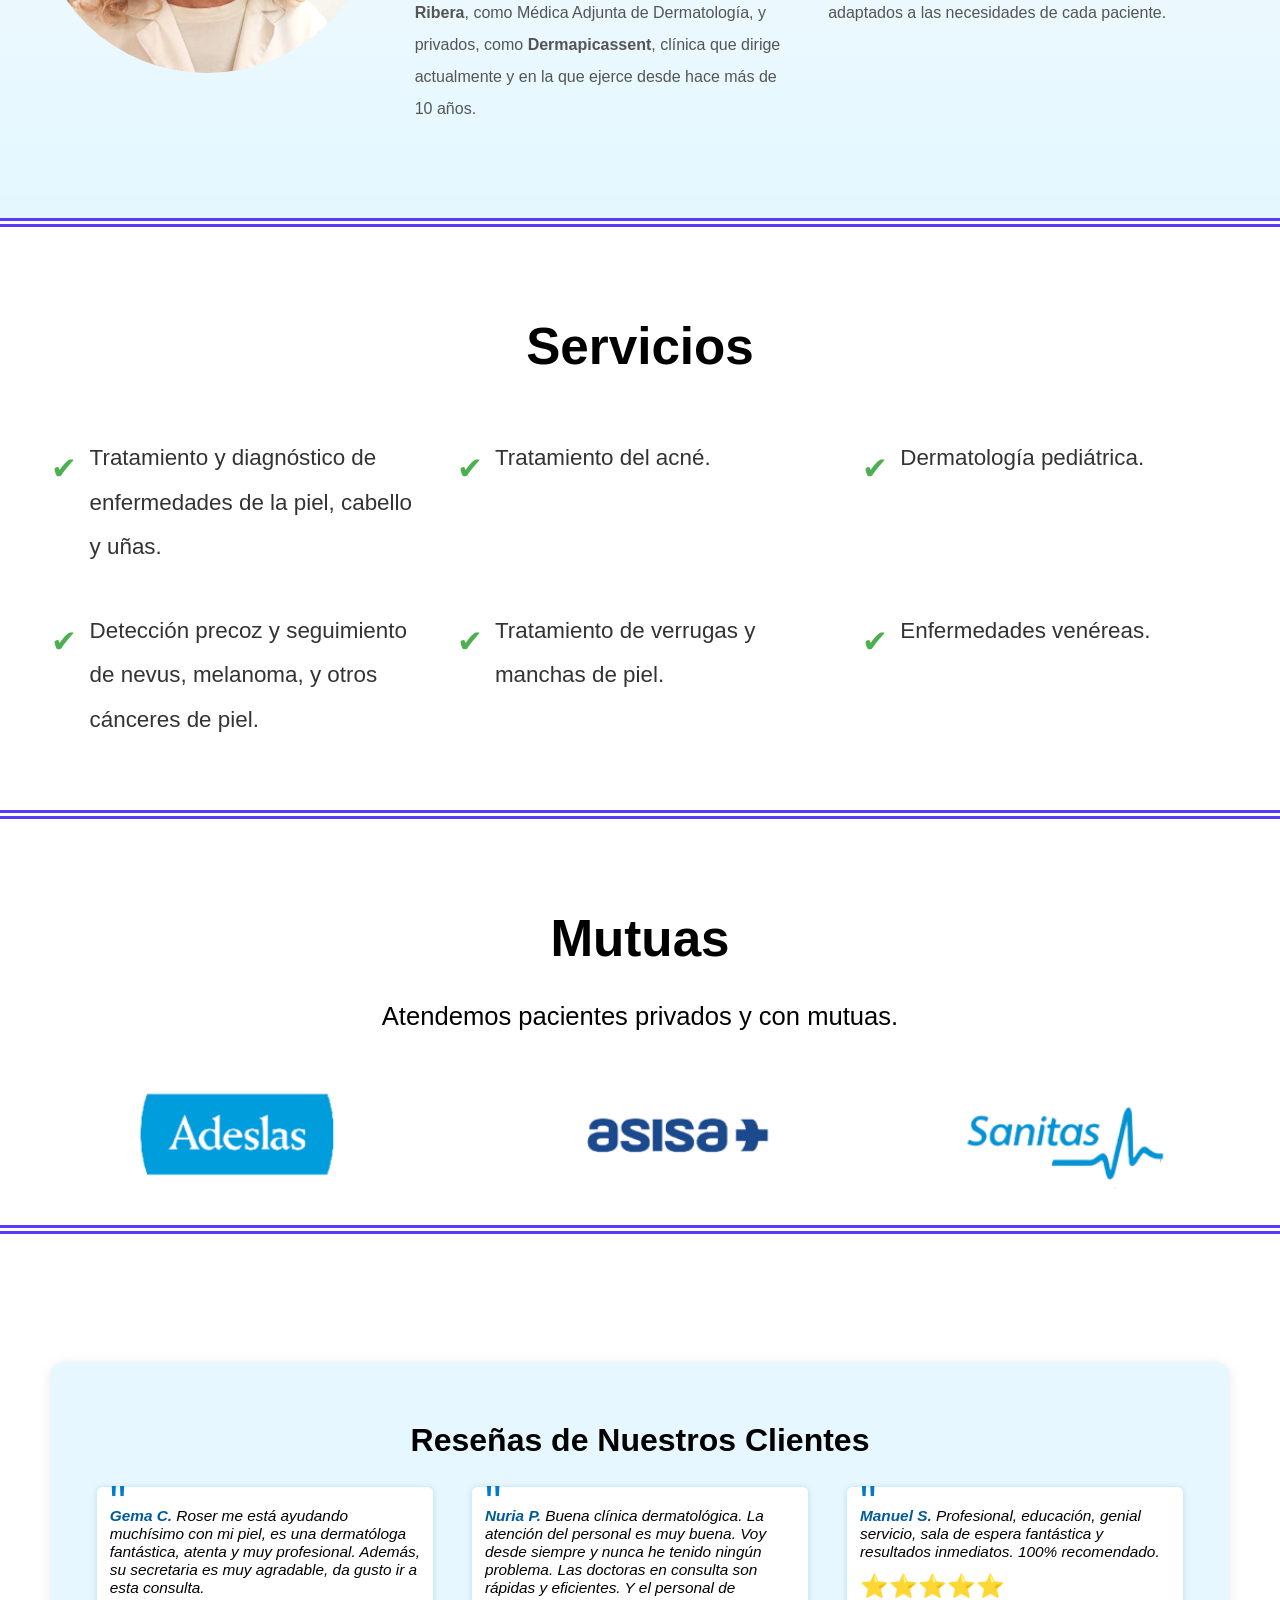
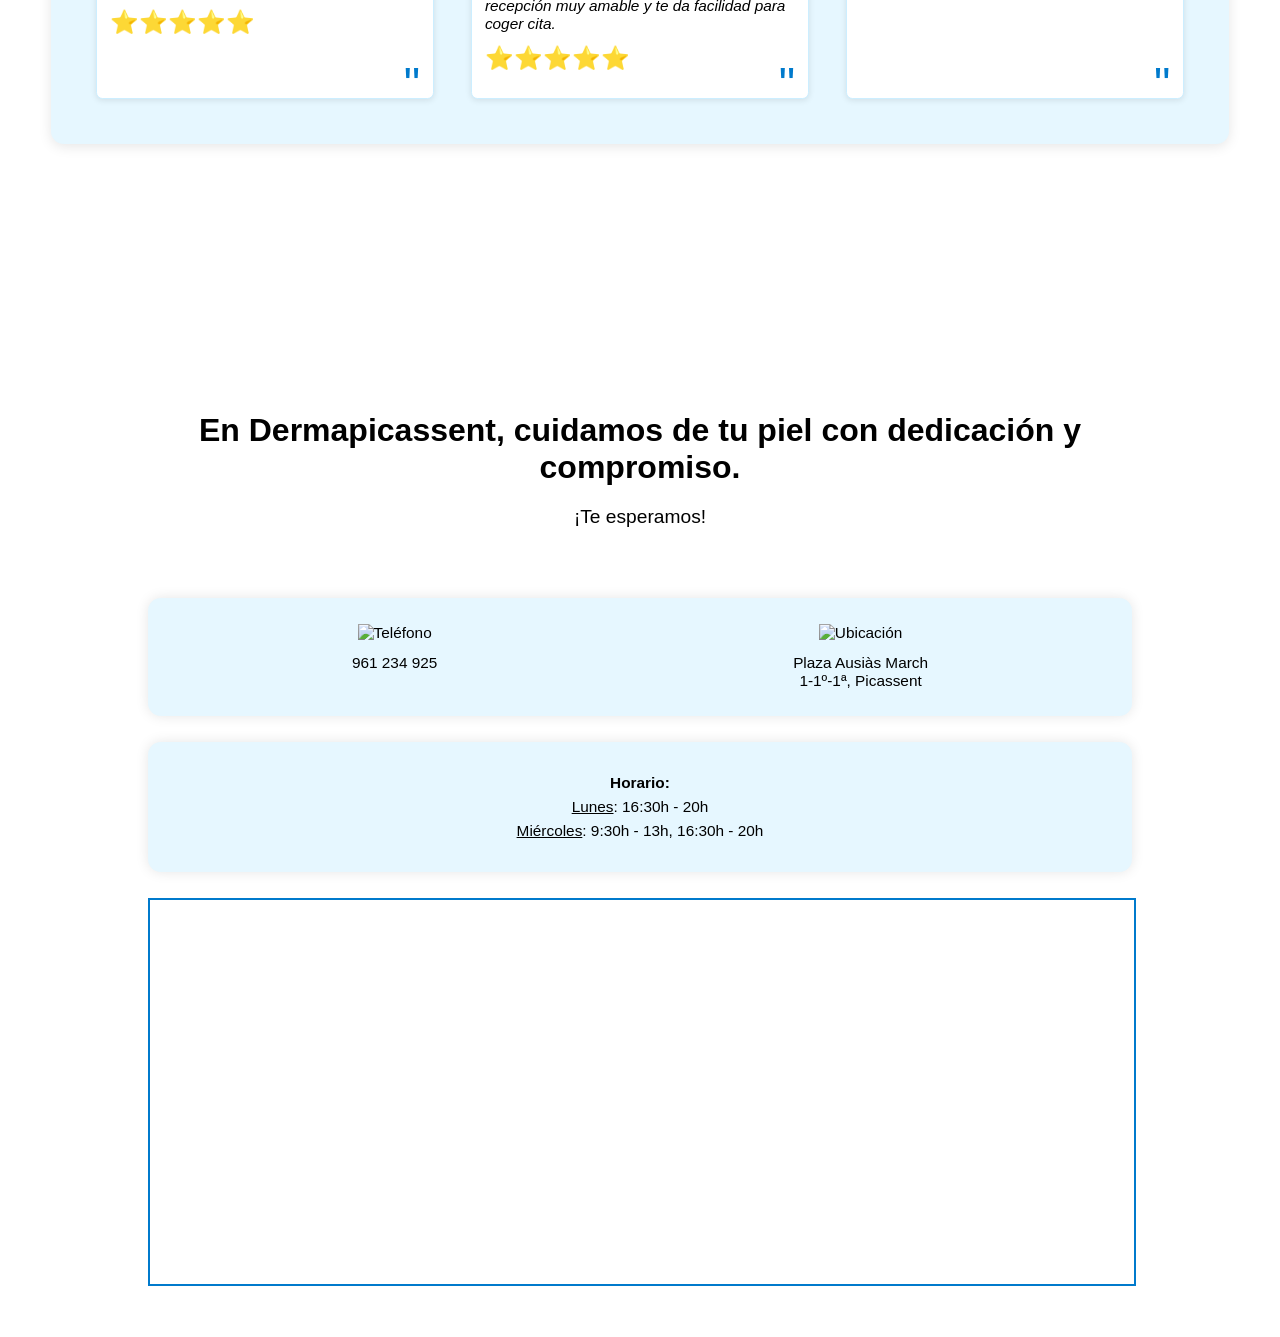
==== commit 79787583: "ImageGPT_resize index.html" ====
--- a/index.html
+++ b/index.html
@@ -54,7 +54,7 @@
         <div class="image-s2">
             <div class="carousel">
                 <div class="slides">
-                    <img src="QuienSomosV3.png" alt="Clínica Dra. Tamarit">
+                    <img src="QuienSomosV4.png" alt="Clínica Dra. Tamarit">
                     <img src="consulta4.jpeg" alt="Clínica Dra. Tamarit">
                     <img src="consulta3.jpeg" alt="Clínica Dra. Tamarit">
                     <img src="consulta1.jpeg" alt="Clínica Dra. Tamarit">
@@ -111,7 +111,7 @@
             <div class="image-s2_2">
                 <div class="carousel">
                     <div class="slides">
-                        <img src="QuienSomosV3.png" alt="Clínica Dra. Tamarit">
+                        <img src="QuienSomosV4.png" alt="Clínica Dra. Tamarit">
                         <img src="consulta4.jpeg" alt="Clínica Dra. Tamarit">
                         <img src="consulta3.jpeg" alt="Clínica Dra. Tamarit">
                         <img src="consulta1.jpeg" alt="Clínica Dra. Tamarit">
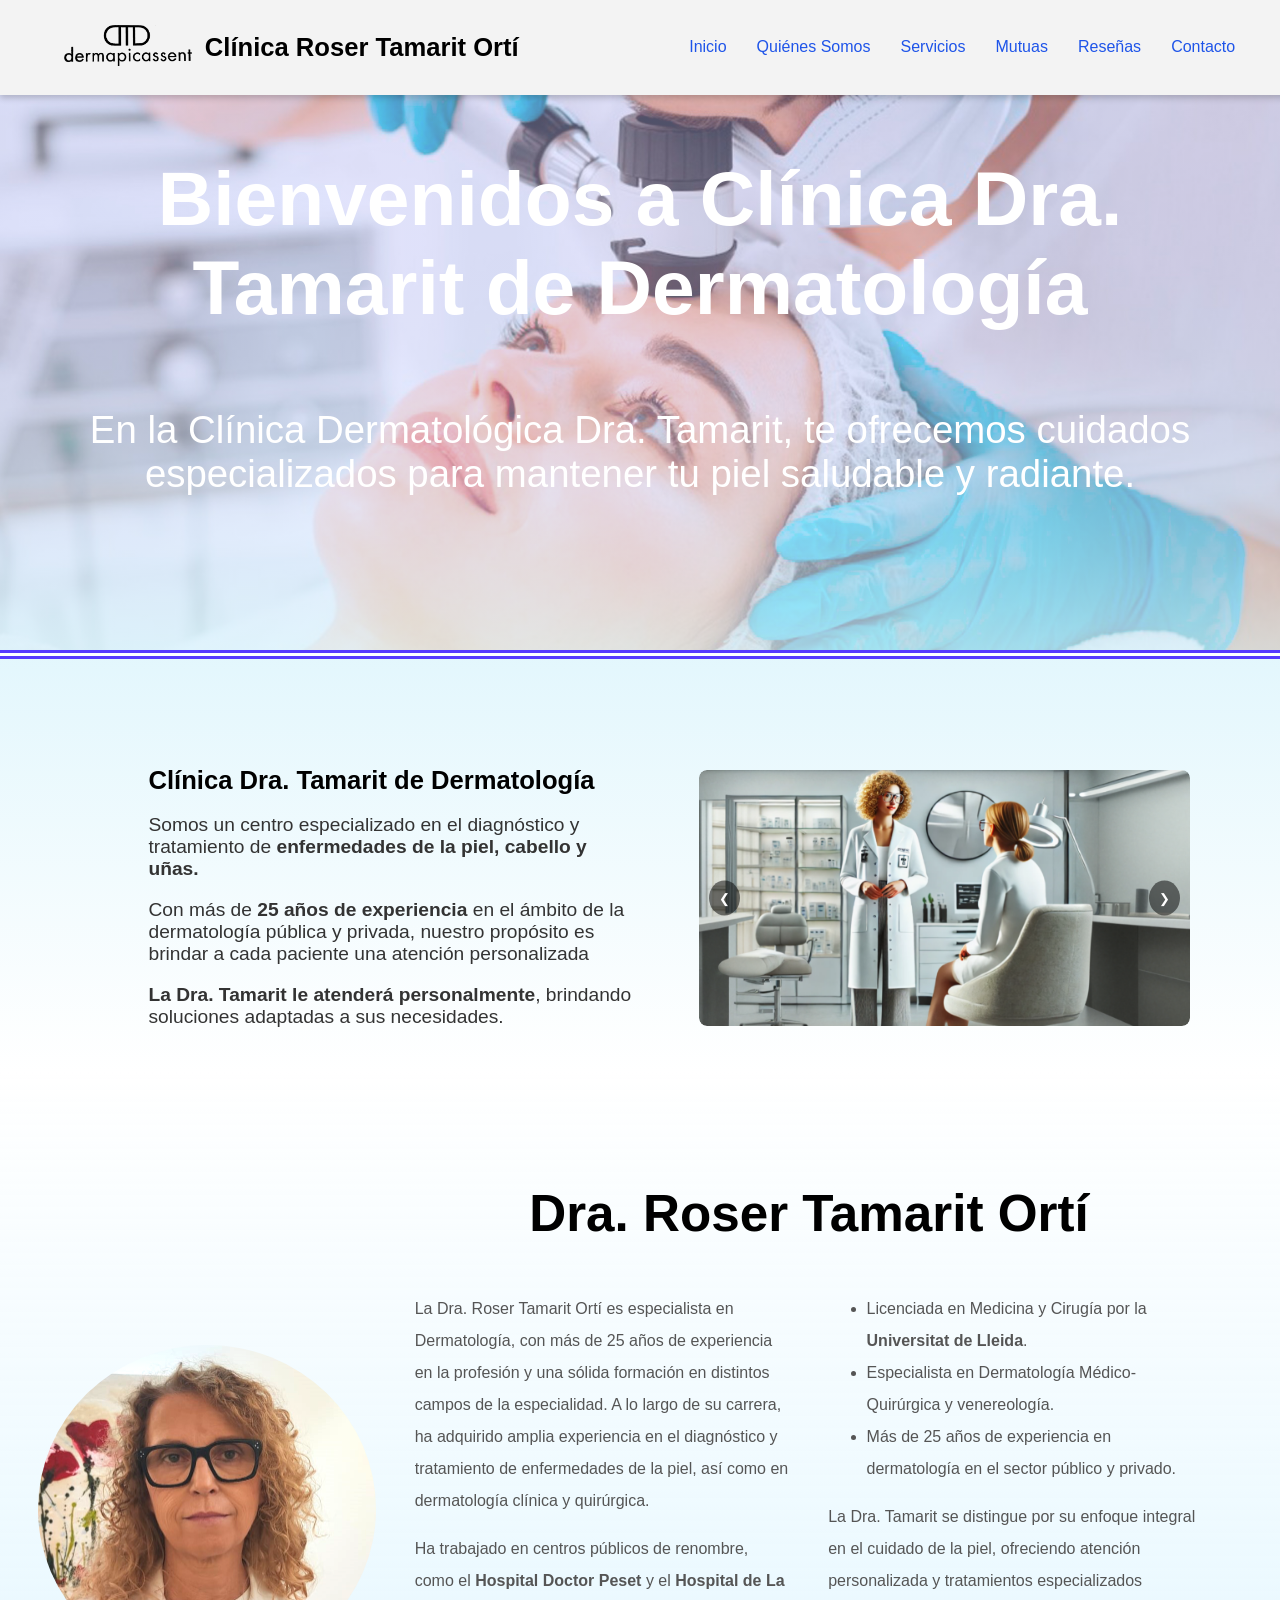
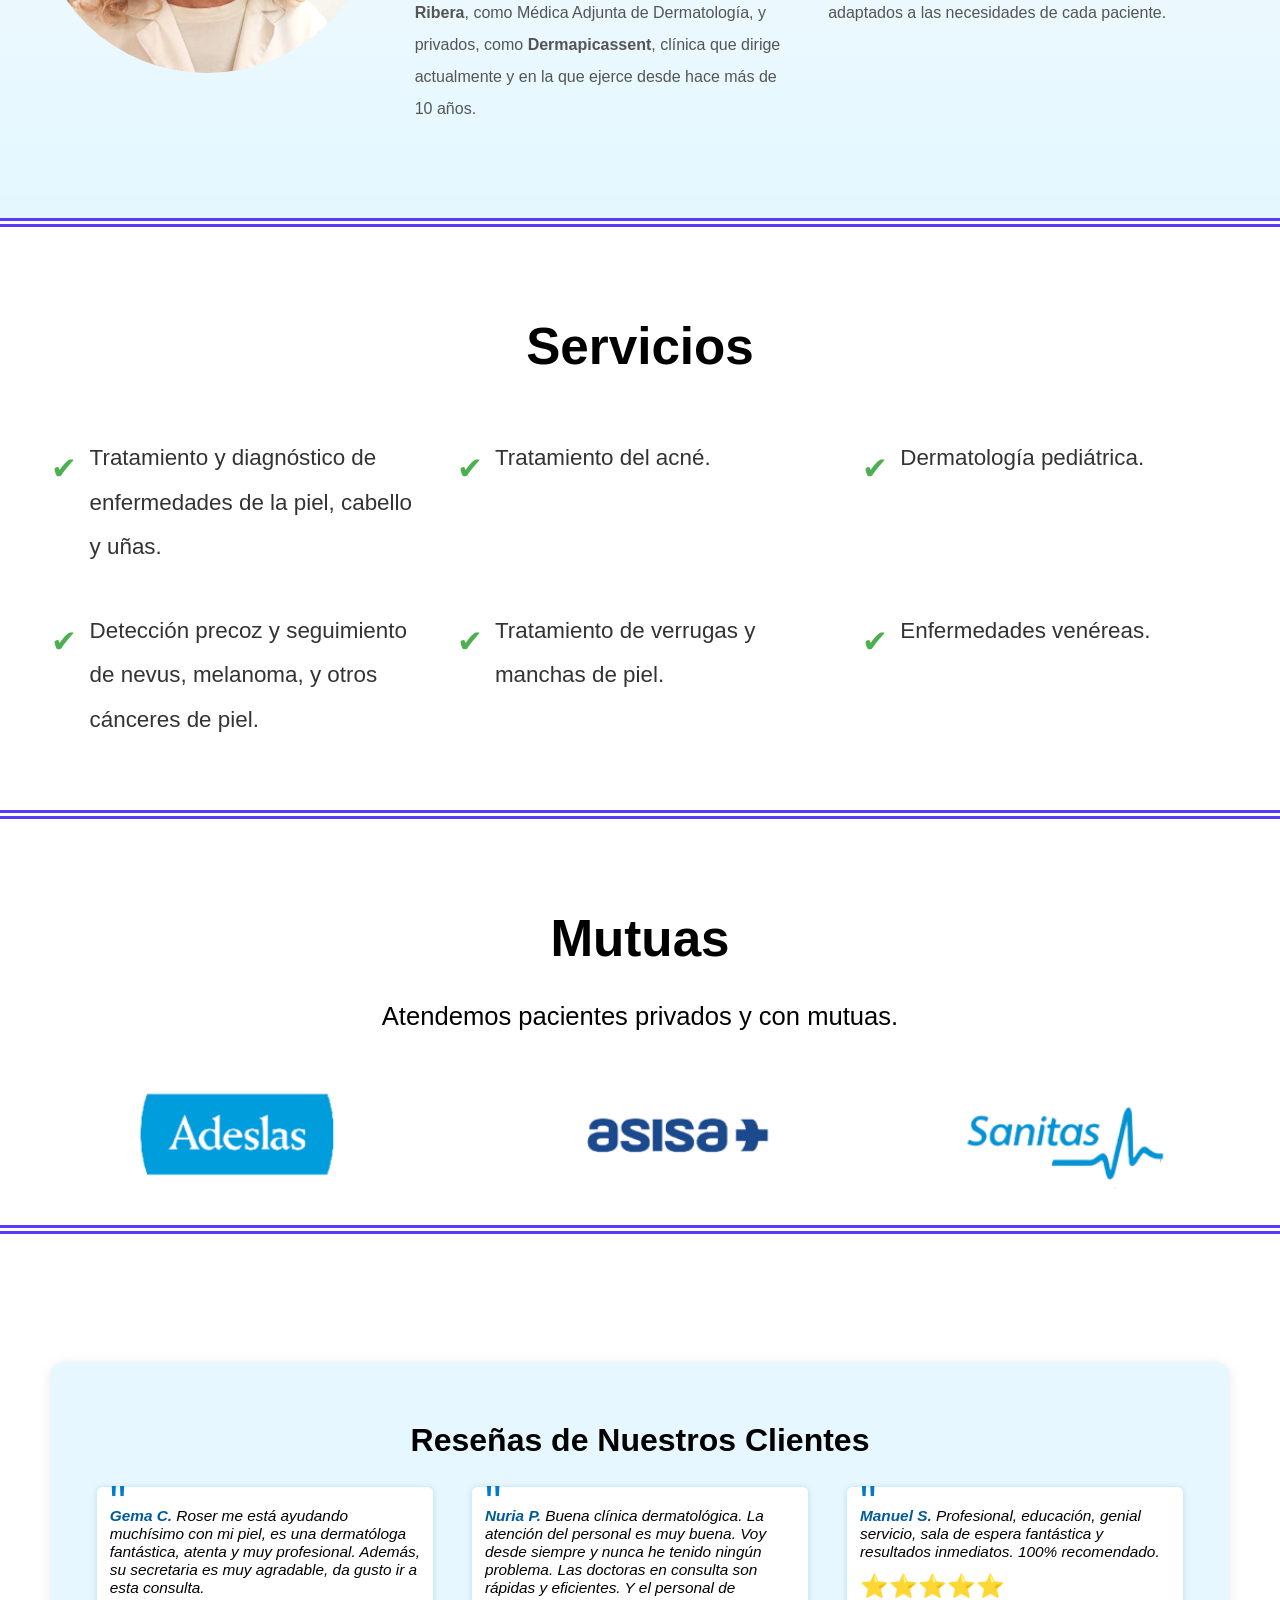
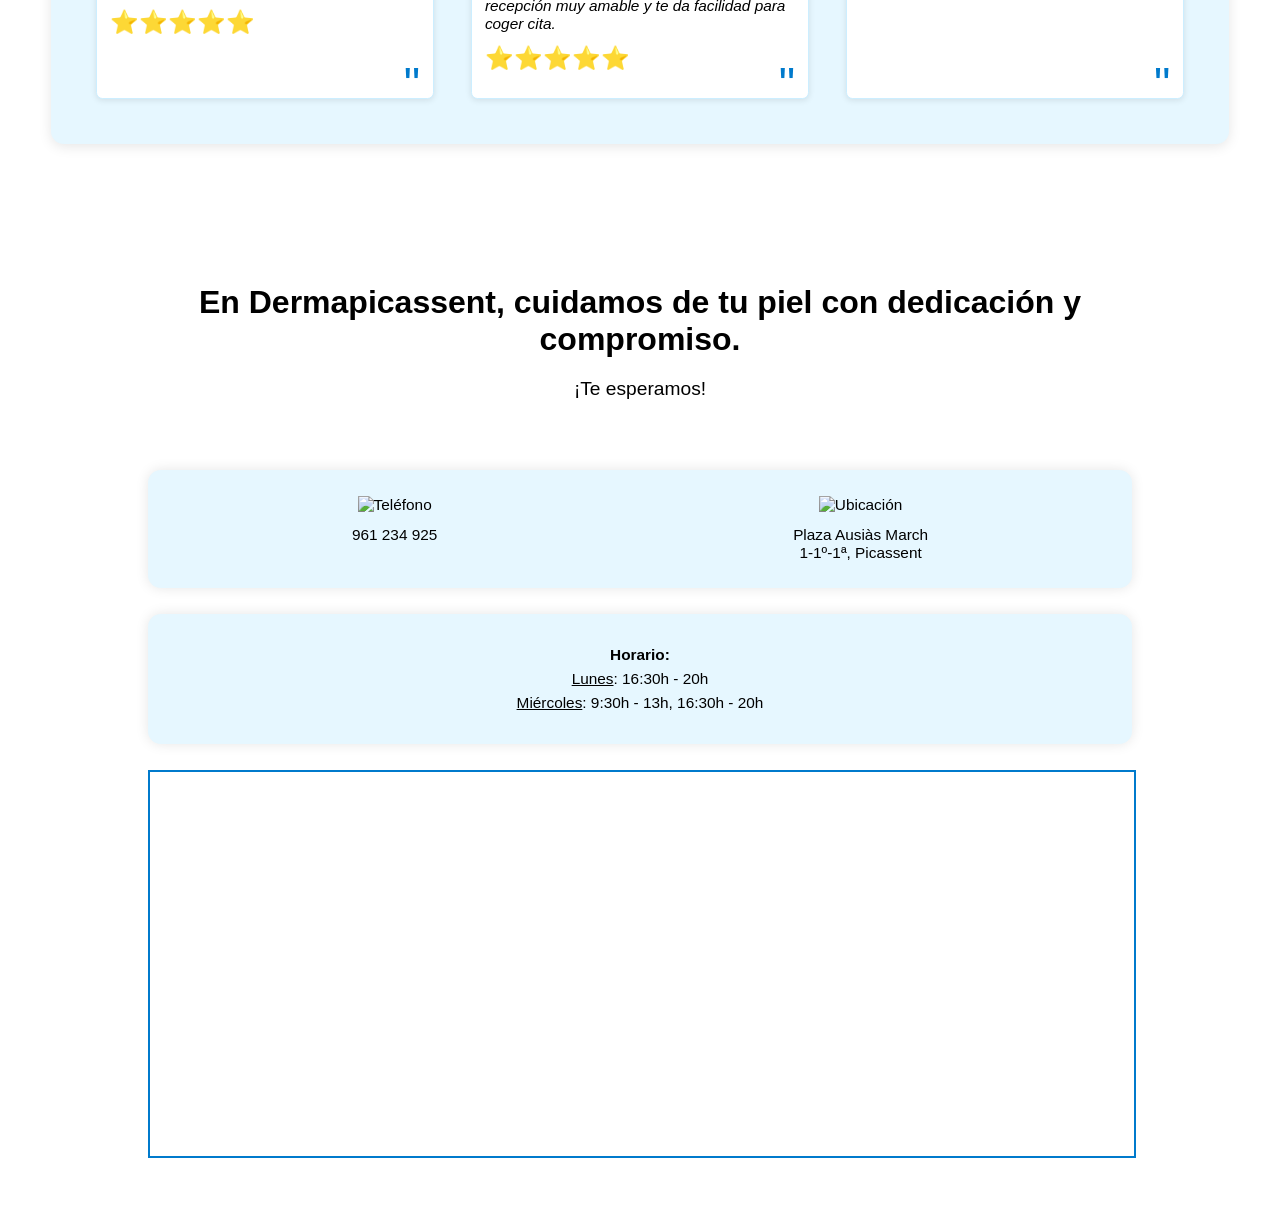
==== commit b28f5455: "25Years index.html" ====
--- a/index.html
+++ b/index.html
@@ -46,7 +46,7 @@
             <h1>Clínica Dra. Tamarit de Dermatología</h1>
             <p>Somos un centro especializado en el diagnóstico y tratamiento de <strong>enfermedades de la
                  piel, cabello y uñas.</strong></p>
-            <p>Con más de <strong>30 años de experiencia</strong> en el ámbito de la dermatología pública y
+            <p>Con más de <strong>25 años de experiencia</strong> en el ámbito de la dermatología pública y
                  privada, nuestro propósito es brindar a cada paciente una atención personalizada</p>
             <p><strong>La Dra. Tamarit le atenderá personalmente</strong>, brindando soluciones adaptadas
                  a sus necesidades.</p>
--- a/styles.css
+++ b/styles.css
@@ -253,6 +253,7 @@
     height: flex; /* Cada sección ocupará el 100% del alto de la ventana */
     border-bottom: 0.75vw double rgb(87, 57, 255); 
 }
+
 .titleServicios h1{
     font-size: 4vw;
 }
@@ -294,10 +295,16 @@
 
 /*----------------- Mutuas -----------------*/
 
+.image-mutuas2 {
+    display: none;
+}
+
 .section:nth-child(6) {
     height: flex;
     background-color: white; 
-    border-bottom: 0.75vw double rgb(87, 57, 255); }
+    border-bottom: 0.75vw double rgb(87, 57, 255);
+}
+
 .titleMutuas {
     text-align: center;
     font-family: Calibri, sans-serif; /* Usar la fuente Calibri */
@@ -324,10 +331,6 @@
     width: 100%;
     height: auto;
     border-radius: 8px;
-}
-
-.image-mutuas2 {
-    display: none;
 }
 
 /*----------------- Reseñas -----------------*/
@@ -413,7 +416,9 @@
 /*----------------- Contacto -----------------*/
 .section:nth-child(8) { 
     height: flex;
-    background-color: white; }
+    background-color: white;
+    margin-bottom: -10vw;
+}
 
 .containerContacto {
     width: 80%;
@@ -896,6 +901,7 @@
         rgba(255, 255, 255, 0.75) 0, /* Starts the gradient at 25vw */
         white 100%); /* Gradually transitions to white */
         margin-top: -20vw;
+        margin-bottom: -30vw;
     }
     
     .containerContacto {
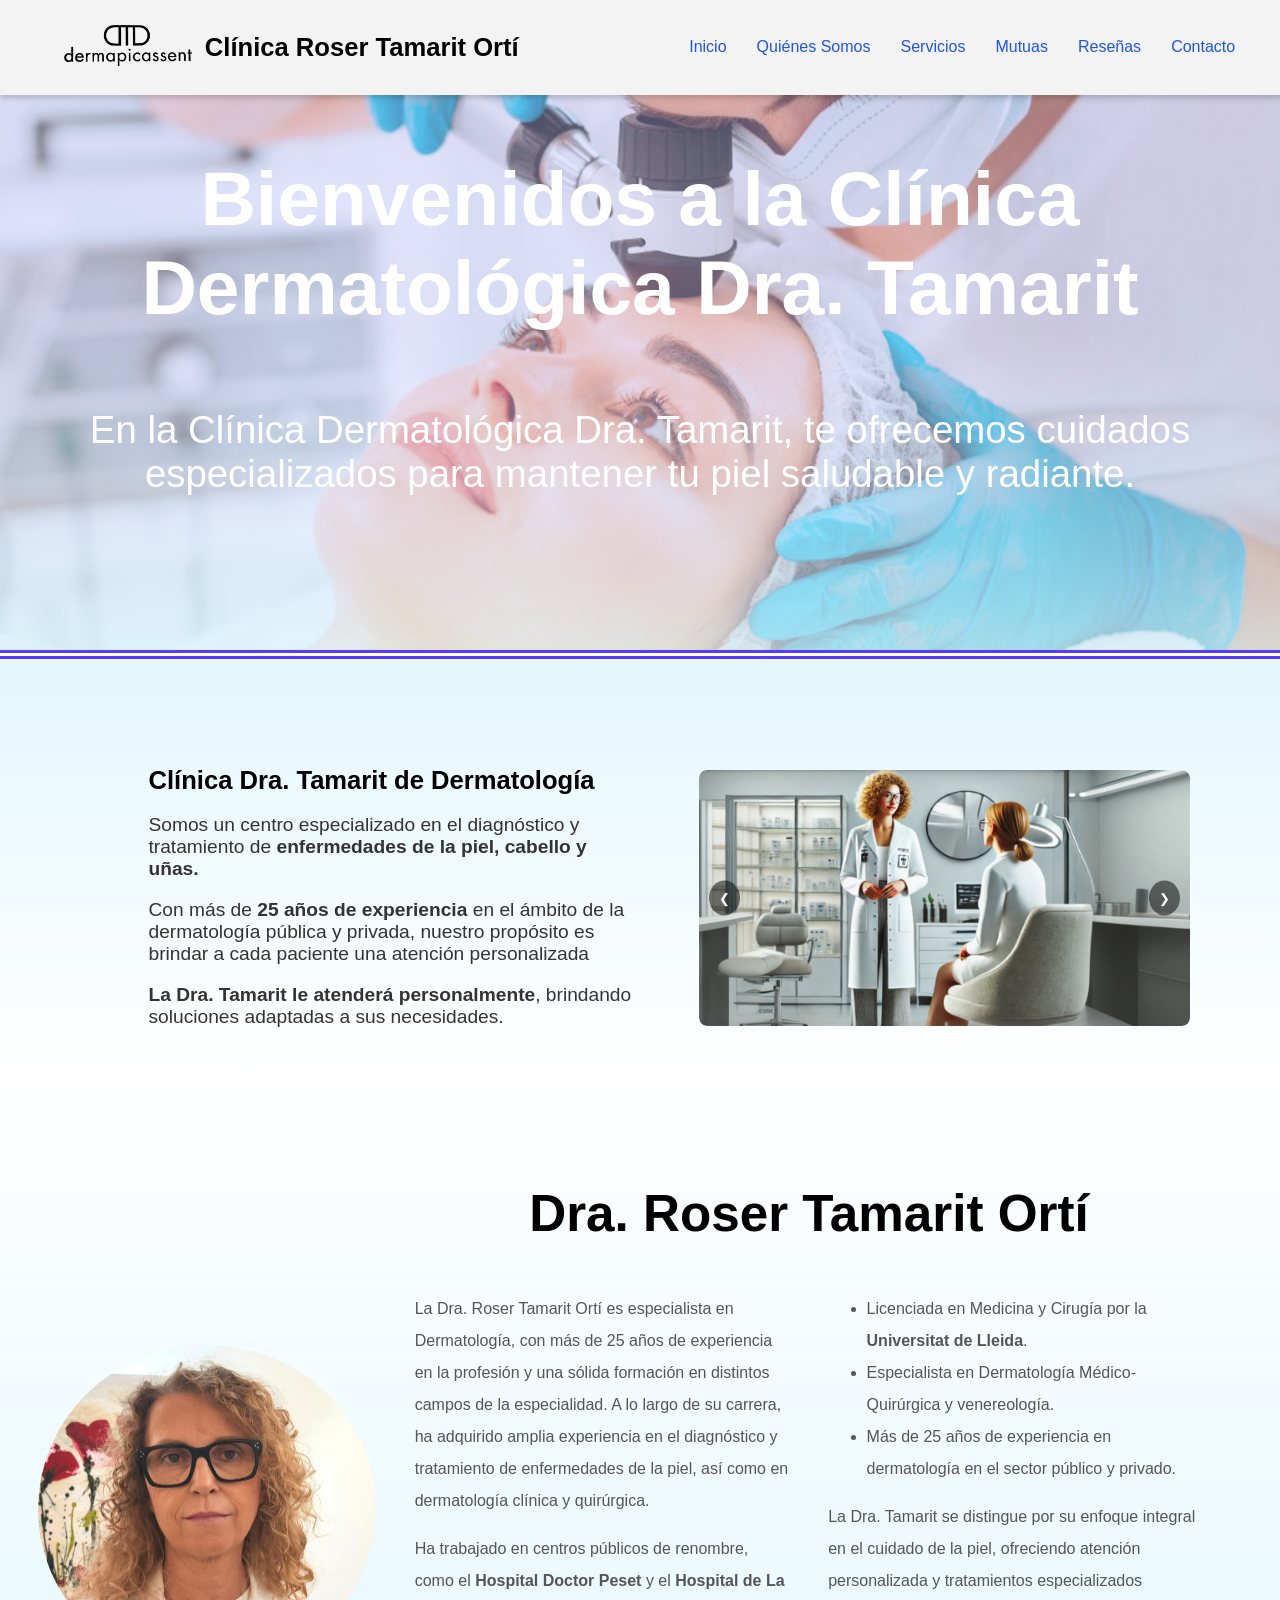
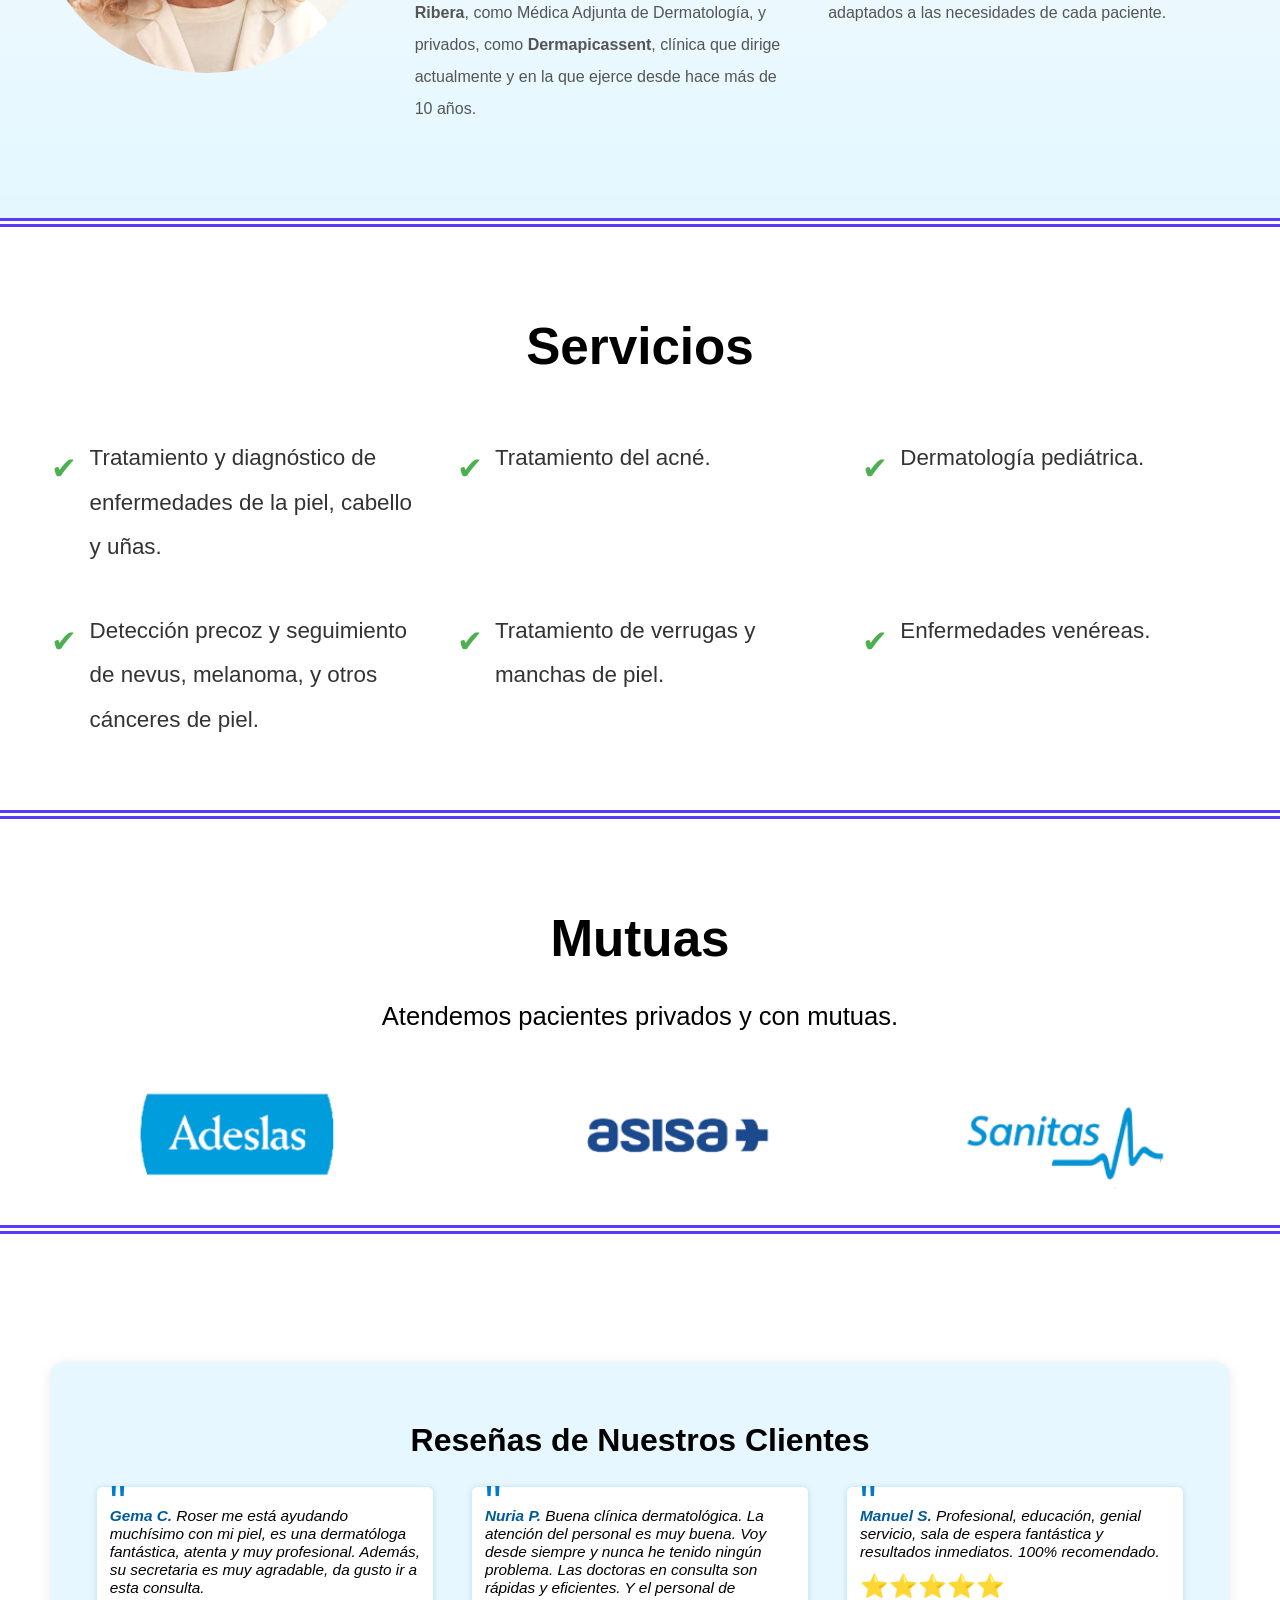
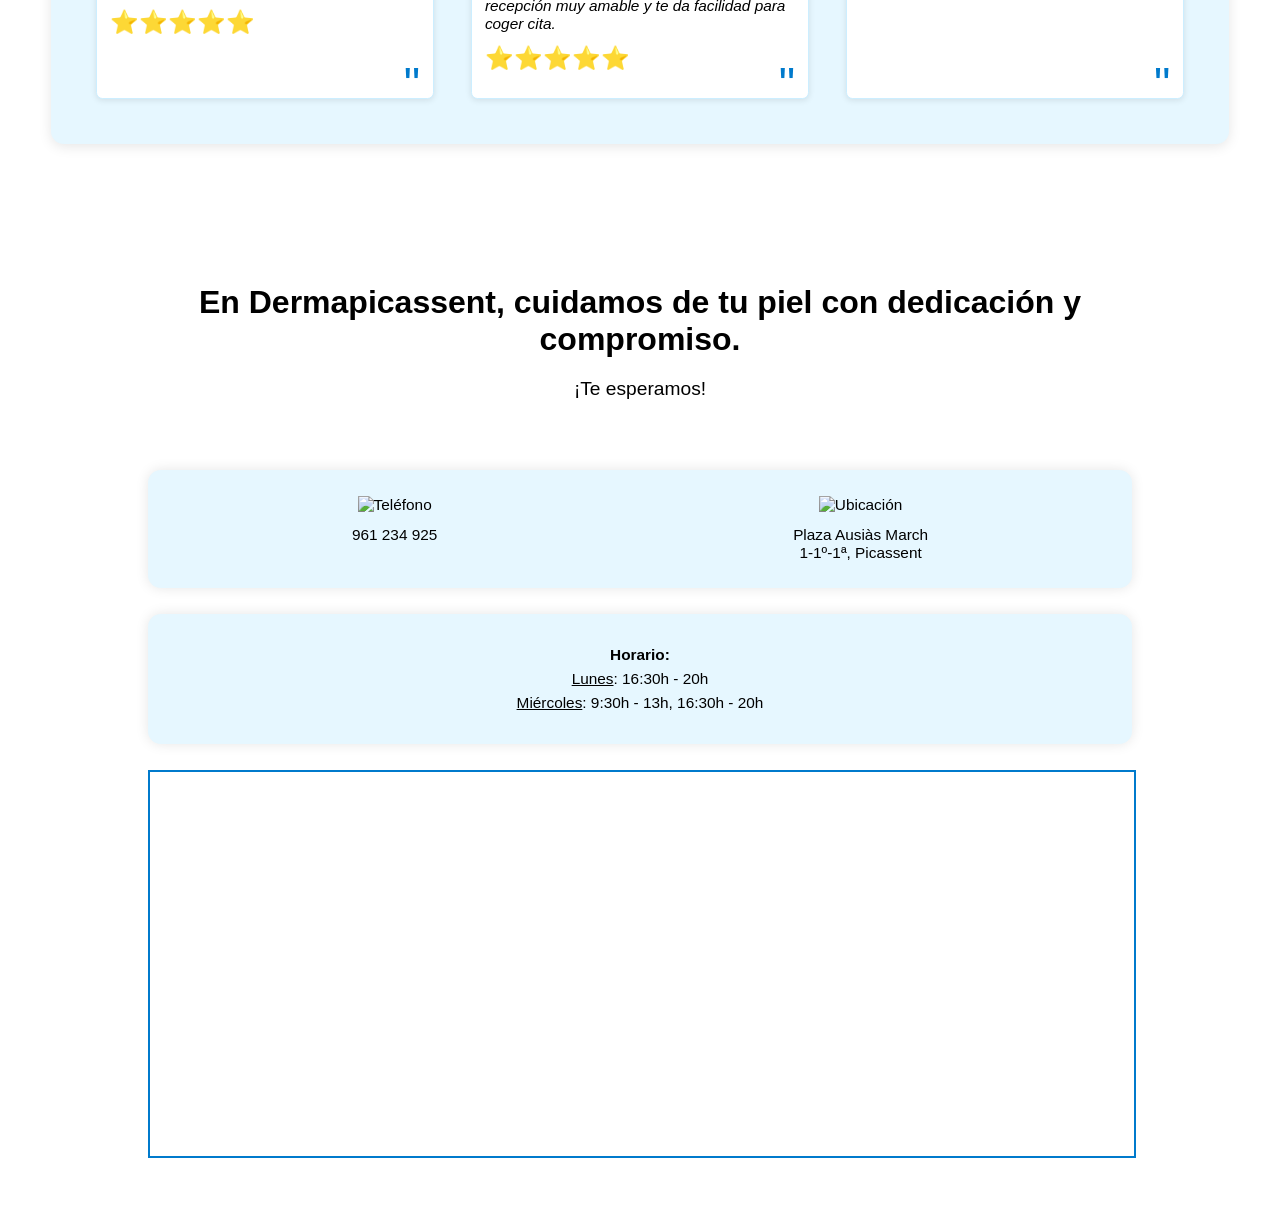
==== commit 03c3a09e: "NewTitle index.html" ====
--- a/index.html
+++ b/index.html
@@ -33,7 +33,7 @@
     <!-- Secciones -->
     <div id="section1" class="section">
         <p class="mainText">
-            Bienvenidos a Clínica Dra. Tamarit de Dermatología
+            Bienvenidos a la Clínica Dermatológica Dra. Tamarit
         </p>
         <p class="frase-cool">
             En la Clínica Dermatológica Dra. Tamarit, te ofrecemos cuidados especializados para mantener 
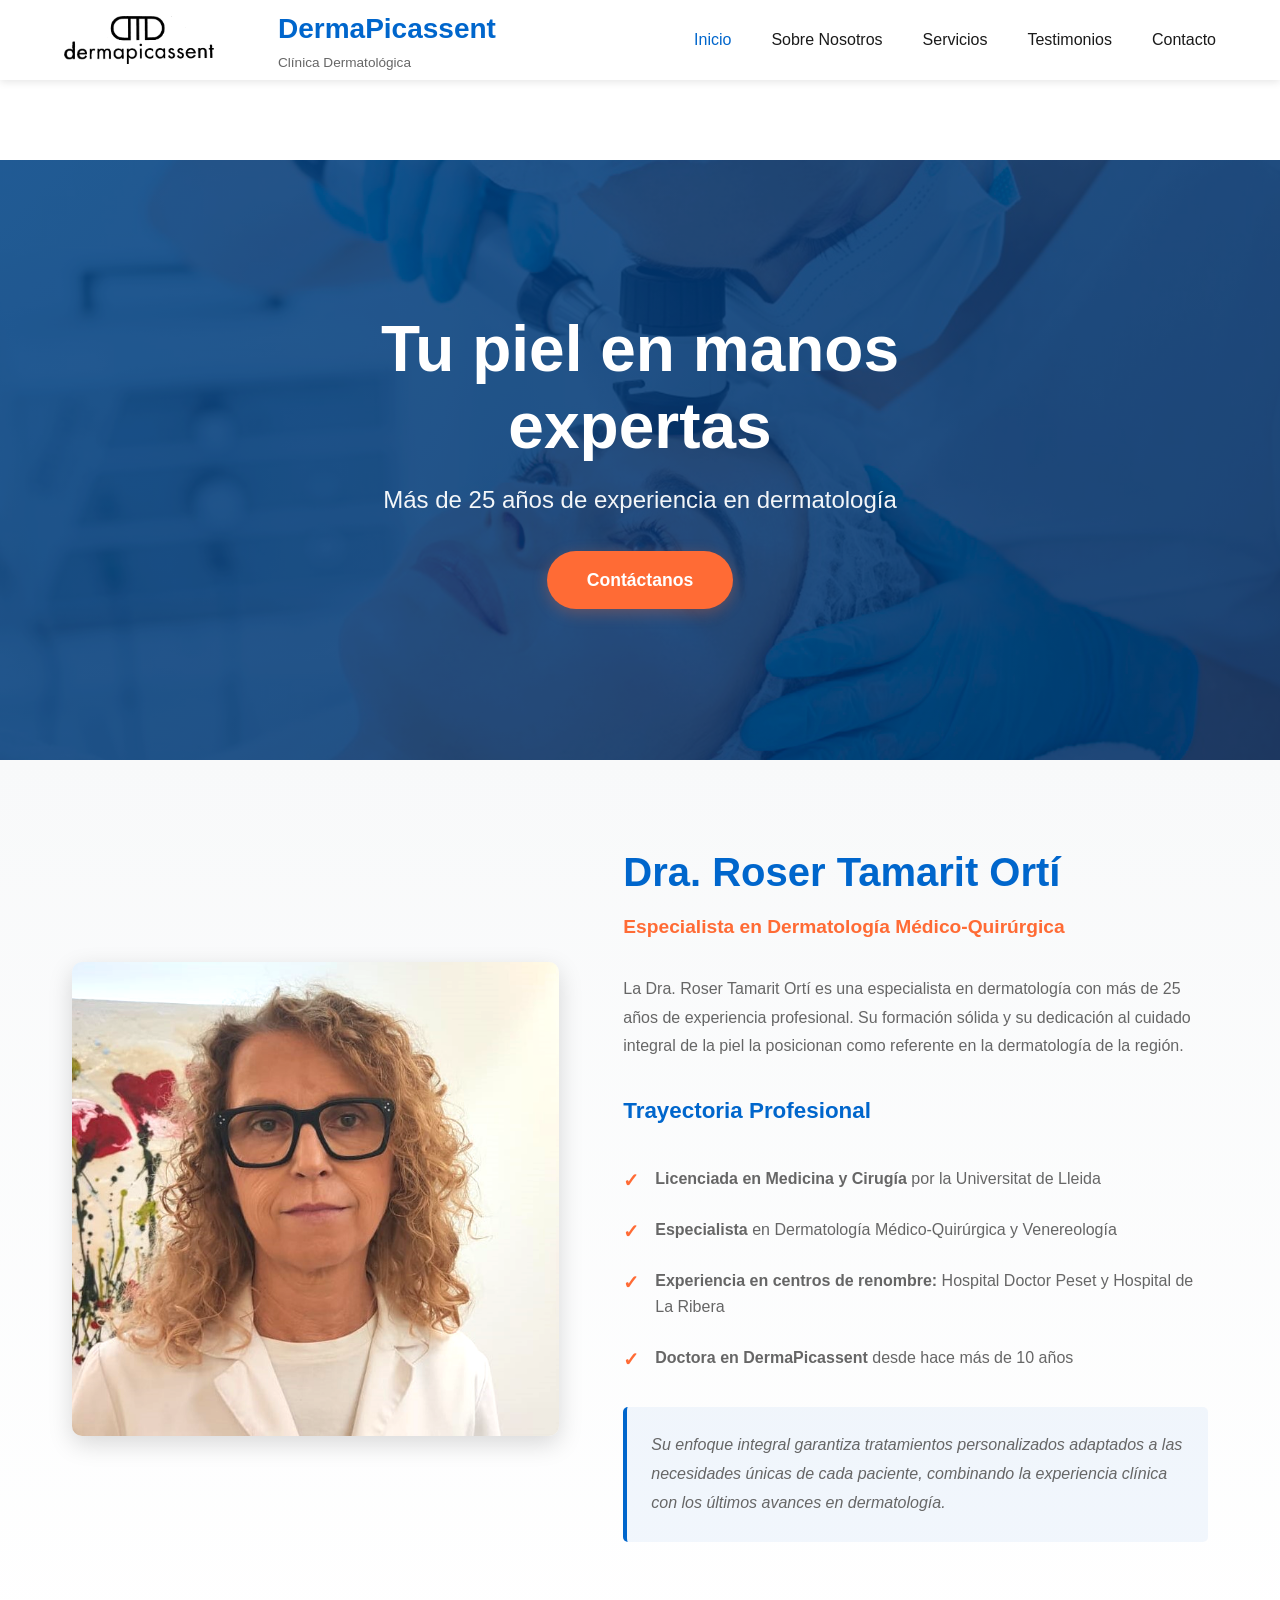
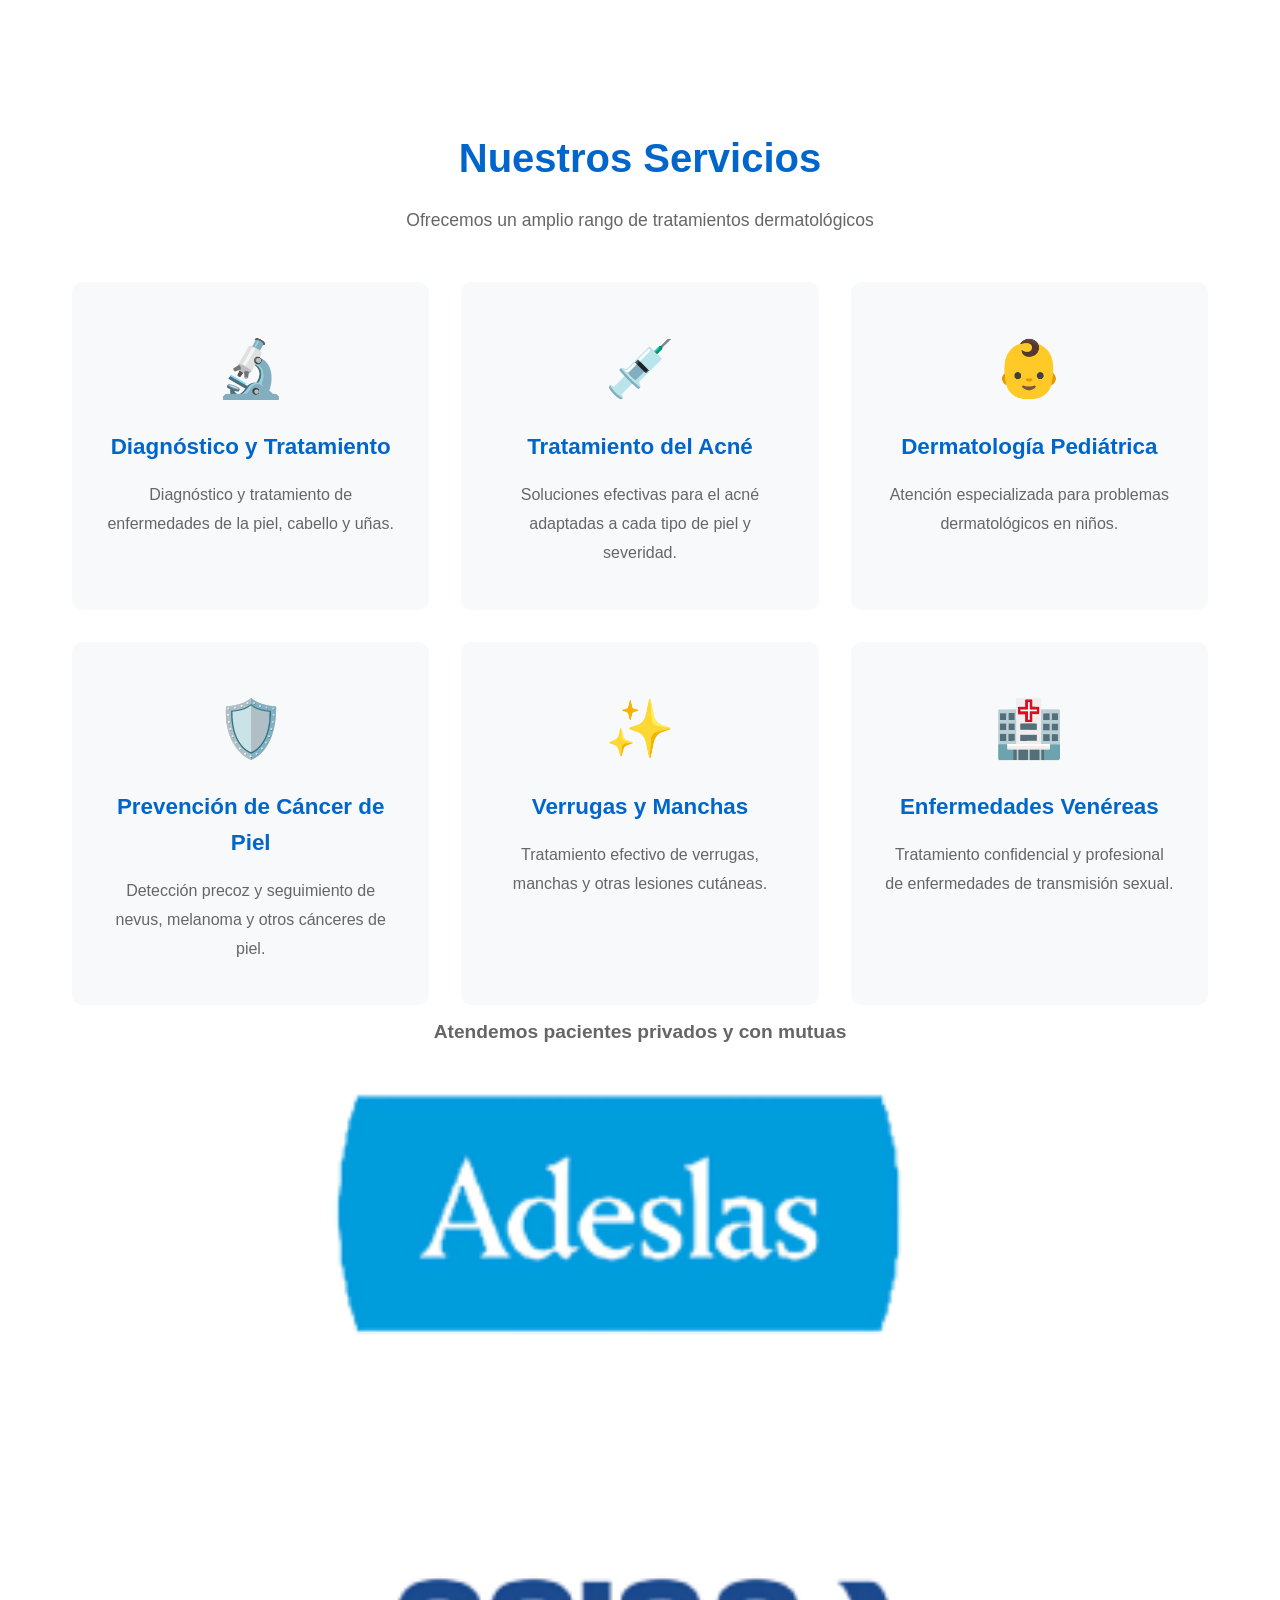
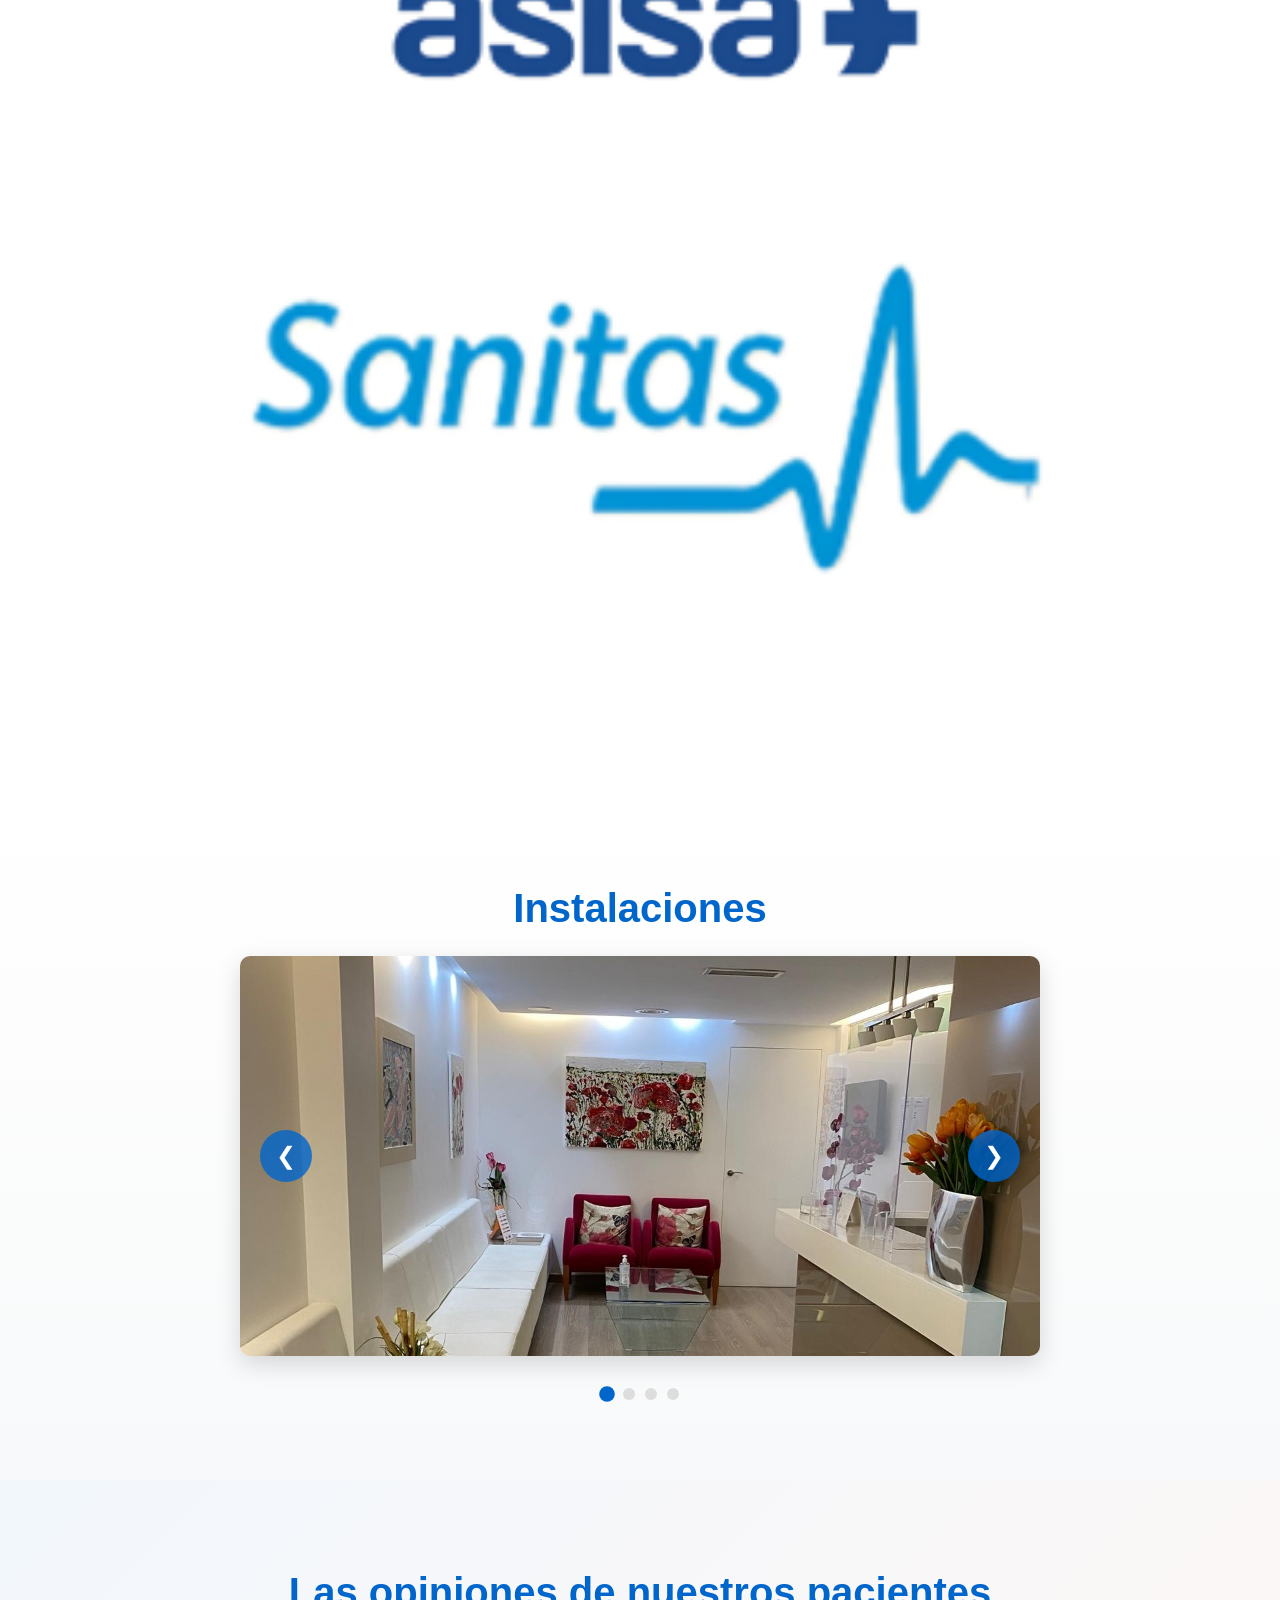
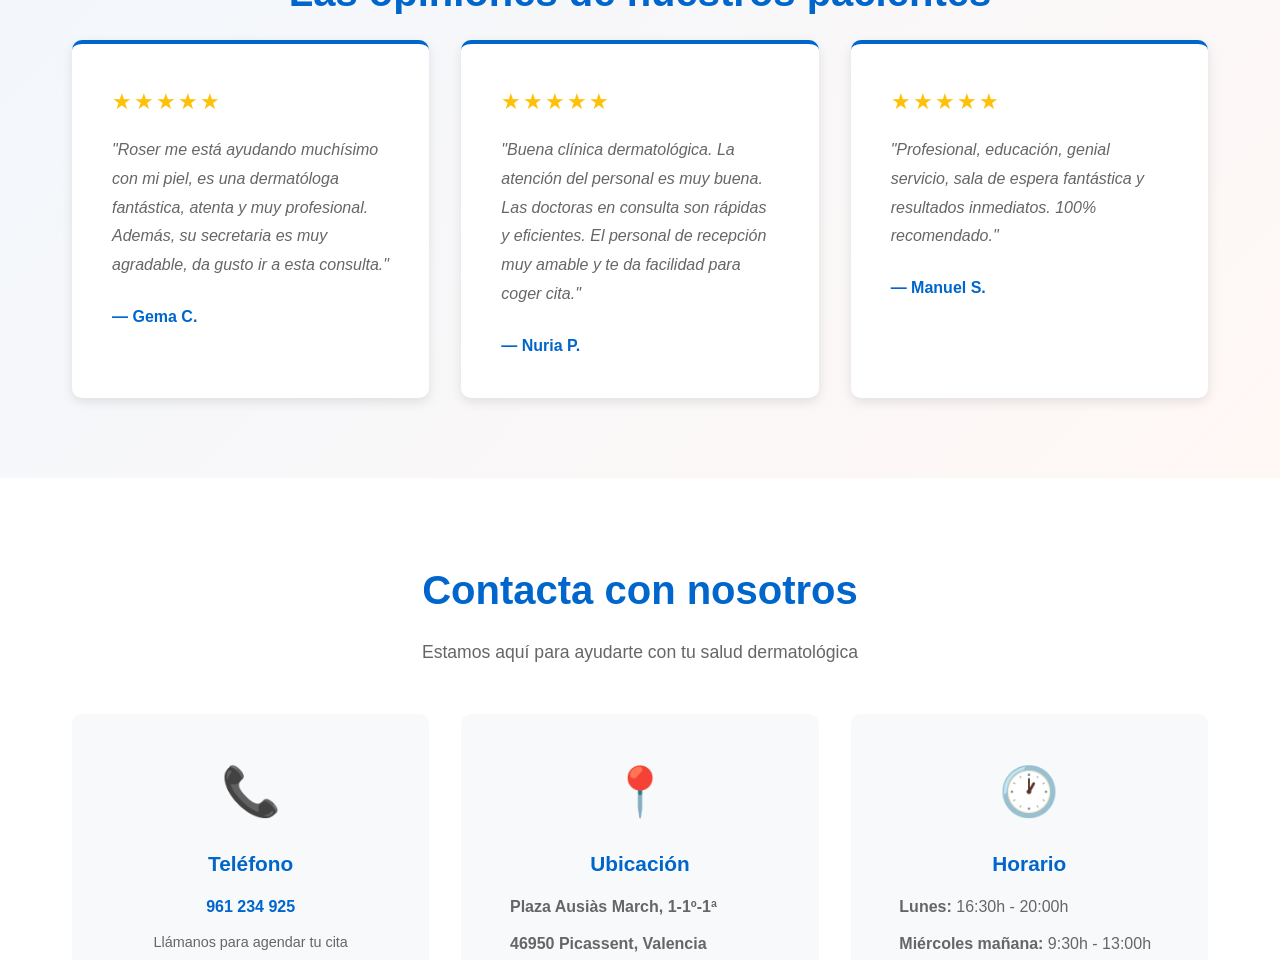
==== commit c5ab5f24: "Nueva pagina web retrabajada" ====
--- a/index.html
+++ b/index.html
@@ -1,212 +1,258 @@
 <!DOCTYPE html>
-<html lang="en">
+<html lang="es">
 <head>
     <meta charset="UTF-8">
     <meta name="viewport" content="width=device-width, initial-scale=1.0">
-    <meta name="description" content="Clínica Dermatología Picassent">
-    <meta name="keywords" content="Dermatología, DermaPicassent, Dermatólogo, Dermatóloga, Dermapicassent, Roser, Roser Tamarit, Roser Tamarit Ortí, Mirita, Mirita Teruel, Mirita Teruel Galvez, Picassent, Dermatólogo Picassent, Dermatóloga Picassent">
+    <meta name="description" content="DermaPicassent - Clínica Dermatológica especializada dirigida por la Dra. Roser Tamarit Ortí con más de 25 años de experiencia en tratamientos de piel, cabello y uñas.">
+    <meta name="keywords" content="Dermatología, Dermatólogo, Tratamientos de piel, Picassent, Valencia, Dra. Roser Tamarit">
+    <meta name="author" content="DermaPicassent">
+    <meta property="og:title" content="DermaPicassent - Clínica Dermatológica Profesional">
+    <meta property="og:description" content="Expertos en dermatología con más de 25 años de experiencia. Atención personalizada en Picassent.">
+    <meta property="og:type" content="business.business">
     <link rel="stylesheet" href="styles.css">
-    <title>DermaPicassent</title>
+    <title>DermaPicassent - Clínica Dermatológica Especializada</title>
 </head>
 <body>
-    <!-- Botones de navegación -->
-    <div id="topBar" class="navbar">
-        <!-- Contenedor para el logo y el nombre de la empresa -->
-        <div class="logo-container">
-            <img src="logo.png" alt="Logo de la Empresa">
-        </div>
-        <div>
-            <span class="company-name">Clínica Roser Tamarit Ortí</span>
-        </div>
-
-        <!-- Enlaces de navegación (botones) -->
-        <div class="nav-links">
-            <a href="#section1">Inicio</a>
-            <a href="#section2">Quiénes Somos</a>
-            <a href="#section3">Servicios</a>
-            <a href="#section4">Mutuas</a>
-            <a href="#section5">Reseñas</a>
-            <a href="#section6">Contacto</a>
-        </div>
-    </div>
-
-    <!-- Secciones -->
-    <div id="section1" class="section">
-        <p class="mainText">
-            Bienvenidos a la Clínica Dermatológica Dra. Tamarit
-        </p>
-        <p class="frase-cool">
-            En la Clínica Dermatológica Dra. Tamarit, te ofrecemos cuidados especializados para mantener 
-            tu piel saludable y radiante.
-        </p>
-    </div>
-
-    <div id="section2" class="section">
-        <div class="text-s2">
-            <h1>Clínica Dra. Tamarit de Dermatología</h1>
-            <p>Somos un centro especializado en el diagnóstico y tratamiento de <strong>enfermedades de la
-                 piel, cabello y uñas.</strong></p>
-            <p>Con más de <strong>25 años de experiencia</strong> en el ámbito de la dermatología pública y
-                 privada, nuestro propósito es brindar a cada paciente una atención personalizada</p>
-            <p><strong>La Dra. Tamarit le atenderá personalmente</strong>, brindando soluciones adaptadas
-                 a sus necesidades.</p>
-        </div>
-        <div class="image-s2">
-            <div class="carousel">
-                <div class="slides">
-                    <img src="QuienSomosV4.png" alt="Clínica Dra. Tamarit">
-                    <img src="consulta4.jpeg" alt="Clínica Dra. Tamarit">
-                    <img src="consulta3.jpeg" alt="Clínica Dra. Tamarit">
-                    <img src="consulta1.jpeg" alt="Clínica Dra. Tamarit">
-                    <img src="consulta2.jpg" alt="Clínica Dra. Tamarit">
-                </div>
-                <button class="prev">&#10094;</button>
-                <button class="next">&#10095;</button>
-            </div>
-        </div>
-    </div>
-        
-    <div class="container">
-        <div class="image-section">
-            <img src="FotoRoser.png" alt="Dra. Tamarit">
-        </div>
-        <div class="content-section">
-            <div class="title">
-                <h1>Dra. Roser Tamarit Ortí</h1>
-            </div>
-            <div class="text-container">
-                <!-- Primera columna -->
-                <div class="column">
-                    <p>
-                        La Dra. Roser Tamarit Ortí es especialista en Dermatología, con más de 25 años 
-                        de experiencia en la profesión y una sólida formación en distintos campos de la 
-                        especialidad. A lo largo de su carrera, ha adquirido amplia experiencia en el 
-                        diagnóstico y tratamiento de enfermedades de la piel, así como en dermatología 
-                        clínica y quirúrgica.
-                    </p>
-                    <p>
-                        Ha trabajado en centros públicos de renombre, como el 
-                        <span class="highlight">Hospital Doctor Peset</span> y el 
-                        <span class="highlight">Hospital de La Ribera</span>, 
-                        como Médica Adjunta de Dermatología, y privados, como 
-                        <span class="highlight">Dermapicassent</span>, clínica que dirige actualmente y 
-                        en la que ejerce desde hace más de 10 años.
-                    </p>
-                </div>
-
-                <!-- Segunda columna -->
-                <div class="column">
-                    <ul>
-                        <li>Licenciada en Medicina y Cirugía por la 
-                            <span class="highlight">Universitat de Lleida</span>.</li>
-                        <li>Especialista en Dermatología Médico-Quirúrgica y venereología.</li>
-                        <li>Más de 25 años de experiencia en dermatología en el sector público y 
-                            privado.</li>
-                    </ul>
-                    <p>
-                        La Dra. Tamarit se distingue por su enfoque integral en el cuidado de la piel, ofreciendo atención personalizada y tratamientos especializados adaptados a las necesidades de cada paciente.
-                    </p>
-                </div>
-            </div>
-            <div class="image-s2_2">
+    <!-- Navigation -->
+    <nav class="navbar">
+        <div class="nav-container">
+            <div class="logo-section">
+                <img src="logo.png" alt="DermaPicassent Logo" class="logo">
+            </div>
+            <div class="brand">
+                <h1>DermaPicassent</h1>
+                <p>Clínica Dermatológica</p>
+            </div>
+            <button class="nav-toggle" aria-label="Abrir menú" aria-expanded="false">
+                <span class="hamburger"></span>
+            </button>
+            
+            <ul class="nav-menu">
+                <li><a href="#inicio" class="nav-link">Inicio</a></li>
+                <li><a href="#sobre-nosotros" class="nav-link">Sobre Nosotros</a></li>
+                <li><a href="#servicios" class="nav-link">Servicios</a></li>
+                <li><a href="#testimonios" class="nav-link">Testimonios</a></li>
+                <li><a href="#contacto" class="nav-link">Contacto</a></li>
+            </ul>
+        </div>
+    </nav>
+
+    <!-- Hero Section -->
+    <section id="inicio" class="hero">
+        <div class="hero-content">
+            <h1 class="hero-title">Tu piel en manos expertas</h1>
+            <p class="hero-subtitle">Más de 25 años de experiencia en dermatología</p>
+            <a href="#contacto" class="cta-button">Contáctanos</a>
+        </div>
+        <div class="hero-overlay"></div>
+    </section>
+
+    <!-- About Section -->
+    <section id="sobre-nosotros" class="about">
+        <div class="container">
+            <div class="about-grid">
+                <div class="about-image">
+                    <img src="FotoRoser.png" alt="Dra. Roser Tamarit Ortí">
+                </div>
+                <div class="about-content">
+                    <h2>Dra. Roser Tamarit Ortí</h2>
+                    <p class="subtitle">Especialista en Dermatología Médico-Quirúrgica</p>
+                    
+                    <div class="about-text">
+                        <p>La Dra. Roser Tamarit Ortí es una especialista en dermatología con más de 25 años de experiencia profesional. Su formación sólida y su dedicación al cuidado integral de la piel la posicionan como referente en la dermatología de la región.</p>
+                        
+                        <h3>Trayectoria Profesional</h3>
+                        <ul class="credentials">
+                            <li><strong>Licenciada en Medicina y Cirugía</strong> por la Universitat de Lleida</li>
+                            <li><strong>Especialista</strong> en Dermatología Médico-Quirúrgica y Venereología</li>
+                            <li><strong>Experiencia en centros de renombre:</strong> Hospital Doctor Peset y Hospital de La Ribera</li>
+                            <li><strong>Doctora en DermaPicassent</strong> desde hace más de 10 años</li>
+                        </ul>
+
+                        <p class="about-closing">Su enfoque integral garantiza tratamientos personalizados adaptados a las necesidades únicas de cada paciente, combinando la experiencia clínica con los últimos avances en dermatología.</p>
+                    </div>
+                </div>
+            </div>
+        </div>
+    </section>
+
+    <!-- Services Section -->
+    <section id="servicios" class="services">
+        <div class="container">
+            <h2 class="section-title">Nuestros Servicios</h2>
+            <p class="section-subtitle">Ofrecemos un amplio rango de tratamientos dermatológicos</p>
+            
+            <div class="services-grid">
+                <div class="service-card">
+                    <div class="service-icon">🔬</div>
+                    <h3>Diagnóstico y Tratamiento</h3>
+                    <p>Diagnóstico y tratamiento de enfermedades de la piel, cabello y uñas.</p>
+                </div>
+
+                <div class="service-card">
+                    <div class="service-icon">💉</div>
+                    <h3>Tratamiento del Acné</h3>
+                    <p>Soluciones efectivas para el acné adaptadas a cada tipo de piel y severidad.</p>
+                </div>
+
+                <div class="service-card">
+                    <div class="service-icon">👶</div>
+                    <h3>Dermatología Pediátrica</h3>
+                    <p>Atención especializada para problemas dermatológicos en niños.</p>
+                </div>
+
+                <div class="service-card">
+                    <div class="service-icon">🛡️</div>
+                    <h3>Prevención de Cáncer de Piel</h3>
+                    <p>Detección precoz y seguimiento de nevus, melanoma y otros cánceres de piel.</p>
+                </div>
+
+                <div class="service-card">
+                    <div class="service-icon">✨</div>
+                    <h3>Verrugas y Manchas</h3>
+                    <p>Tratamiento efectivo de verrugas, manchas y otras lesiones cutáneas.</p>
+                </div>
+
+                <div class="service-card">
+                    <div class="service-icon">🏥</div>
+                    <h3>Enfermedades Venéreas</h3>
+                    <p>Tratamiento confidencial y profesional de enfermedades de transmisión sexual.</p>
+                </div>
+            </div>
+
+            <div class="mutuas-wrapper">
+                <p class="mutuas-note">Atendemos pacientes privados y con mutuas</p>
+                <picture class="mutuas-logos">
+                    <source media="(max-width: 768px)" srcset="Mutuas2.png">
+                    <img src="Mutuas.png" alt="Logos de las mutuas con las que trabajamos">
+                </picture>
+            </div>
+        </div>
+    </section>
+
+    <!-- Gallery Section -->
+    <section class="gallery">
+        <div class="container">
+            <h2 class="section-title">Instalaciones</h2>
+            <div class="carousel-container">
                 <div class="carousel">
                     <div class="slides">
-                        <img src="QuienSomosV4.png" alt="Clínica Dra. Tamarit">
-                        <img src="consulta4.jpeg" alt="Clínica Dra. Tamarit">
-                        <img src="consulta3.jpeg" alt="Clínica Dra. Tamarit">
-                        <img src="consulta1.jpeg" alt="Clínica Dra. Tamarit">
-                        <img src="consulta2.jpg" alt="Clínica Dra. Tamarit">
-                    </div>
-                    <button class="prev">&#10094;</button>
-                    <button class="next">&#10095;</button>
-                </div>
-            </div>
-        </div>
-    </div>
+                        <img src="consulta1.jpeg" alt="Sala de espera">
+                        <img src="consulta4.jpeg" alt="Consulta">
+                        <img src="consulta3.jpeg" alt="Instalaciones">
+                        <img src="consulta2.jpg" alt="Equipos">
+                    </div>
+                    <button class="carousel-btn prev">❮</button>
+                    <button class="carousel-btn next">❯</button>
+                </div>
+                <div class="carousel-indicators"></div>
+            </div>
+        </div>
+    </section>
+
+    <!-- Testimonials Section -->
+    <section id="testimonios" class="testimonials">
+        <div class="container">
+            <h2 class="section-title">Las opiniones de nuestros pacientes</h2>
+            <div class="testimonials-grid">
+                <div class="testimonial-card">
+                    <div class="stars">★★★★★</div>
+                    <p class="testimonial-text">"Roser me está ayudando muchísimo con mi piel, es una dermatóloga fantástica, atenta y muy profesional. Además, su secretaria es muy agradable, da gusto ir a esta consulta."</p>
+                    <p class="testimonial-author">— Gema C.</p>
+                </div>
+
+                <div class="testimonial-card">
+                    <div class="stars">★★★★★</div>
+                    <p class="testimonial-text">"Buena clínica dermatológica. La atención del personal es muy buena. Las doctoras en consulta son rápidas y eficientes. El personal de recepción muy amable y te da facilidad para coger cita."</p>
+                    <p class="testimonial-author">— Nuria P.</p>
+                </div>
+
+                <div class="testimonial-card">
+                    <div class="stars">★★★★★</div>
+                    <p class="testimonial-text">"Profesional, educación, genial servicio, sala de espera fantástica y resultados inmediatos. 100% recomendado."</p>
+                    <p class="testimonial-author">— Manuel S.</p>
+                </div>
+            </div>
+        </div>
+    </section>
+
+    <!-- Contact Section -->
+    <section id="contacto" class="contact">
+        <div class="container">
+            <h2 class="section-title">Contacta con nosotros</h2>
+            <p class="section-subtitle">Estamos aquí para ayudarte con tu salud dermatológica</p>
+
+            <div class="contact-info-grid">
+                <div class="contact-card">
+                    <div class="contact-icon">📞</div>
+                    <h3>Teléfono</h3>
+                    <p><a href="tel:961234925">961 234 925</a></p>
+                    <p class="info-text">Llámanos para agendar tu cita</p>
+                </div>
+
+                <div class="contact-card contact-card--location">
+                    <div class="contact-icon">📍</div>
+                    <h3>Ubicación</h3>
+                    <div class="contact-details">
+                        <p class="contact-line">Plaza Ausiàs March, 1-1º-1ª</p>
+                        <p class="contact-line">46950 Picassent, Valencia</p>
+                    </div>
+                </div>
+
+                <div class="contact-card contact-card--schedule">
+                    <div class="contact-icon">🕐</div>
+                    <h3>Horario</h3>
+                    <div class="contact-details">
+                        <p class="contact-line"><strong>Lunes:</strong> 16:30h - 20:00h</p>
+                        <p class="contact-line"><strong>Miércoles mañana:</strong> 9:30h - 13:00h</p>
+                        <p class="contact-line"><strong>Miércoles tarde:</strong> 16:30h - 20:00h</p>
+                    </div>
+                </div>
+
+
+            </div>
+            <div class="map-container">
+                <iframe src="https://www.google.com/maps/embed?pb=!1m18!1m12!1m3!1d6169.346128125757!2d-0.46630533040595673!3d39.363639692250075!2m3!1f0!2f0!3f0!3m2!1i1024!2i768!4f13.1!3m3!1m2!1s0xd605263069b8a69%3A0x98c6f6df9b4cf199!2sRoser%20Tamarit%20Ort%C3%AD!5e0!3m2!1ses!2ses!4v1728933706066!5m2!1ses!2ses" allowfullscreen="" loading="lazy" referrerpolicy="no-referrer-when-downgrade" title="Ubicación de DermaPicassent"></iframe>
+            </div>
+        </div>
+    </section>
+
+    <!-- Footer -->
+    <footer class="footer">
+        <div class="container">
+            <div class="footer-content">
+                <div class="footer-section">
+                    <h4>DermaPicassent</h4>
+                    <p>Clínica dermatológica especializada con más de 25 años de experiencia.</p>
+                </div>
+                <div class="footer-section">
+                    <h4>Enlaces Rápidos</h4>
+                    <ul>
+                        <li><a href="#inicio">Inicio</a></li>
+                        <li><a href="#sobre-nosotros">Sobre Nosotros</a></li>
+                        <li><a href="#servicios">Servicios</a></li>
+                        <li><a href="#contacto">Contacto</a></li>
+                    </ul>
+                </div>
+                <div class="footer-section">
+                    <h4>Contacto</h4>
+                    <p>📞 961 234 925</p>
+                    <p>📍 Plaza Ausiàs March, 1-1º-1ª, Picassent</p>
+                </div>
+                <div class="footer-section">
+                    <h4>Horario</h4>
+                    <p>Lunes: 16:30h - 20:00h</p>
+                    <p>Miércoles: 9:30h - 13:00h</p>
+                    <p>Miércoles: 16:30h - 20:00h</p>
+                </div>
+            </div>
+            <div class="footer-bottom">
+                <p>&copy; 2024 DermaPicassent. Todos los derechos reservados.</p>
+                <p>Diseño profesional | Privacidad | Términos de servicio</p>
+            </div>
+        </div>
+    </footer>
 
     <script src="script.js"></script>
-
-    <div id="section3" class="section">
-        <div class="titleServicios">
-            <h1>
-                Servicios
-            </h1>
-        </div>
-        <ul class="listado">
-            <li>Tratamiento y diagnóstico de enfermedades de la piel, cabello y uñas.</li>
-            <li>Tratamiento del acné.</li>
-            <li>Dermatología pediátrica.</li>
-            <li>Detección precoz y seguimiento de nevus, melanoma, y otros cánceres de piel.</li>
-            <li>Tratamiento de verrugas y manchas de piel.</li>
-            <li>Enfermedades venéreas.</li>
-        </ul>
-    </div>
-    <div id="section4" class="section">
-        <div class="titleMutuas">
-            <h1>
-                Mutuas
-            </h1>
-            <p>
-                Atendemos pacientes privados y con mutuas.
-            </p>
-        </div>
-        <div class="image-mutuas">
-            <img src="Mutuas.png" alt="Mutuas">
-        </div>
-        <div class="image-mutuas2">
-            <img src="Mutuas2.png" alt="Mutuas">
-        </div>
-    </div>
-
-
-    <div id="section5" class="section">
-        <div class="reviews-section">
-            <h1>Reseñas de Nuestros Clientes</h1>
-    
-            <div class="review">
-                <p><span>Gema C.</span> Roser me está ayudando muchísimo con mi piel, es una dermatóloga fantástica, atenta y muy profesional. Además, su secretaria es muy agradable, da gusto ir a esta consulta.</p>
-                <div class="stars">⭐⭐⭐⭐⭐</div>
-            </div>
-    
-            <div class="review">
-                <p><span>Nuria P.</span> Buena clínica dermatológica. La atención del personal es muy buena. Voy desde siempre y nunca he tenido ningún problema. Las doctoras en consulta son rápidas y eficientes. Y el personal de recepción muy amable y te da facilidad para coger cita.</p>
-                <div class="stars">⭐⭐⭐⭐⭐</div>
-            </div>
-    
-            <div class="review">
-                <p><span>Manuel S.</span> Profesional, educación, genial servicio, sala de espera fantástica y resultados inmediatos. 100% recomendado.</p>
-                <div class="stars">⭐⭐⭐⭐⭐</div>
-            </div>
-        </div>
-    </div>
-    <div id="section6" class="section">
-        <div class="containerContacto">
-            <div class="header">
-                <h1>En Dermapicassent, cuidamos de tu piel con dedicación y compromiso.</h1>
-                <p>¡Te esperamos!</p>
-            </div>
-    
-            <div class="contact-info">
-                <div class="contact-item">
-                    <img src="https://img.icons8.com/material-outlined/50/000000/phone.png" alt="Teléfono">
-                    <br> 961 234 925
-                </div>
-                <div class="contact-item">
-                    <img src="https://img.icons8.com/material-outlined/50/000000/map-marker.png" alt="Ubicación">
-                    <br> Plaza Ausiàs March
-                    <br> 1-1º-1ª, Picassent
-                </div>
-            </div>
-    
-            <div class="schedule">
-                <p><strong>Horario:</strong></p>
-                <p><u>Lunes</u>: 16:30h - 20h</p>
-                <p><u>Miércoles</u>: 9:30h - 13h, 16:30h - 20h</p>
-            </div>
-            <div class="map">
-                <iframe src="https://www.google.com/maps/embed?pb=!1m18!1m12!1m3!1d6169.346128125757!2d-0.46630533040595673!3d39.363639692250075!2m3!1f0!2f0!3f0!3m2!1i1024!2i768!4f13.1!3m3!1m2!1s0xd605263069b8a69%3A0x98c6f6df9b4cf199!2sRoser%20Tamarit%20Ort%C3%AD!5e0!3m2!1ses!2ses!4v1728933706066!5m2!1ses!2ses"</iframe>
-            </div>
-        </div>
-    </div>
 </body>
 </html>
--- a/styles.css
+++ b/styles.css
@@ -1,982 +1,922 @@
+/* ============== VARIABLES Y RESET ============== */
+
+:root {
+    --primary-color: #0066cc;
+    --secondary-color: #004499;
+    --accent-color: #ff6b35;
+    --light-bg: #f8f9fa;
+    --dark-text: #1a1a1a;
+    --light-text: #666;
+    --border-color: #e0e0e0;
+    --shadow: 0 4px 12px rgba(0, 0, 0, 0.1);
+    --shadow-lg: 0 8px 24px rgba(0, 0, 0, 0.15);
+}
+
+* {
+    margin: 0;
+    padding: 0;
+    box-sizing: border-box;
+}
+
 html {
     scroll-behavior: smooth;
 }
 
 body {
-    font-family: Arial, sans-serif;
-    margin: 0;
-    padding: 0;
-    width: 100%;
-}
-
-/*-----------------Navigation Bar-----------------*/
+    font-family: 'Segoe UI', Tahoma, Geneva, Verdana, sans-serif;
+    line-height: 1.6;
+    color: var(--dark-text);
+    background-color: #fff;
+}
+
+/* ============== CONTAINER ============== */
+
+.container {
+    max-width: 1200px;
+    margin: 0 auto;
+    padding: 0 2rem;
+}
+
+/* ============== NAVBAR ============== */
+
 .navbar {
-    position: fixed; /* Fija la barra */
-    top: 0; /* Siempre en la parte superior */
-    left: 0;
-    width: 100%; /* Ocupa todo el ancho */
-    background-color: #f3f3f3; /* Color de fondo */
-    padding: 1.5vw 5vw;
-    display: flex;
-    align-items: center;
-    z-index: 1000; /* Asegura que esté por encima de otros elementos */
-    box-shadow: 0 0.2vw 0.5vw rgba(0, 0, 0, 0.2); /* Añade una sombra sutil */
-}
-.navbar .logo-container{
-    align-items: center;
-}
-.navbar .logo-container img {
-    width: 10vw; /* Ajusta el tamaño del logo */
-    height: auto; /* Mantiene la proporción del logo */
-}
-.navbar .company-name {
-    color: black;
-    font-size: 2vw;
-    font-weight: bold;
-    margin-left: 1vw;
-}
-
-.navbar .nav-links{
-    padding: 1.5vw 7.5vw;
-    margin-left: auto;
-}
-.navbar .nav-links a {
-    color: rgb(30, 84, 233);
-    text-decoration: none;
-    margin: 0 1vw;
-    font-size: 1.25vw;
-}
-.navbar .nav-links a:hover {
-    text-decoration: underline;
-}
-
-/*-----------------Sections-----------------*/
-
-.section {
-    height: flex; /* Cada sección ocupará el 100% del alto de la ventana */
-    padding: 2vw;
-    justify-content: center;
-    align-items: center;
-}
-
-/*----------------- Inicio -----------------*/
-
-.section:nth-child(2) {
-    height: flex;
-    background:
-        /* Degradado de color azul */
-        linear-gradient(rgba(194, 194, 255, 0.4), 80%, rgba(218, 244, 255, 0.75)),
-        /* Imagen de fondo */
-        url('InicioBackground.jpg');
-    
-    background-size: cover;
-    background-repeat: no-repeat;
-    background-position: center;
-    border-bottom: 0.75vw double rgb(87, 57, 255);
-}
-
-.mainText {
-    display: flex;
-    color: white;
-    text-align: center;
-    font-size: 6vw;
-    font-family: Calibri, sans-serif; /* Usar la fuente Calibri */
-    font-weight: bold; /* Hacer que todo el texto esté en negrita */
-    margin-top: 10vw;
-}
-
-.frase-cool {
-    display: flex;
-    color: white;  /* Color opcional para cambiar el tono */
-    text-align: center;
-    font-size: 3vw;  /* Tamaño de la fuente para la frase secundaria */
-    font-family: Calibri, sans-serif; /* Usar la fuente Calibri */
-    margin-bottom: 10vw;
-}
-
-/*----------------- Quien somos -----------------*/
-
-/*----------------- Quien somos Part1 -----------------*/
-
-.section:nth-child(3) {
+    position: sticky;
+    top: 0;
+    background: #fff;
+    box-shadow: var(--shadow);
+    z-index: 1000;
+}
+
+.nav-container {
+    max-width: 1200px;
+    margin: 0 auto;
+    padding: 0 1.5rem;
     display: flex;
     align-items: center;
     justify-content: space-between;
+    height: 80px;
+}
+
+.nav-toggle {
+    display: none;
+    background: transparent;
+    border: none;
+    cursor: pointer;
+    padding: 8px;
+    margin-left: 0.5rem;
+    z-index: 1200;
+}
+
+.nav-toggle .hamburger {
+    display: block;
+    width: 22px;
+    height: 2px;
+    background: var(--dark-text);
+    position: relative;
+}
+
+.nav-toggle .hamburger::before,
+.nav-toggle .hamburger::after {
+    content: '';
+    position: absolute;
+    left: 0;
+    width: 22px;
+    height: 2px;
+    background: var(--dark-text);
+}
+
+.nav-toggle .hamburger::before { top: -7px; }
+.nav-toggle .hamburger::after { top: 7px; }
+
+.logo-section {
+    display: flex;
+    align-items: center;
+    gap: 0;
+    flex-shrink: 0;
+    margin-right: 4rem;
+}
+
+.logo {
+    width: 150px;
+    height: auto;
+    margin: 0;
+}
+
+.brand {
+    display: flex;
+    flex-direction: column;
+}
+
+.brand h1 {
+    font-size: 1.75rem;
+    color: var(--primary-color);
+    margin: 0;
+    font-weight: 700;
+}
+
+.brand p {
+    font-size: 0.85rem;
+    color: var(--light-text);
+    margin: 0;
+}
+
+.nav-menu {
+    display: flex;
+    list-style: none;
+    gap: 2.5rem;
+    margin-left: auto;
+}
+
+.nav-link {
+    text-decoration: none;
+    color: var(--dark-text);
+    font-weight: 500;
+    transition: color 0.3s ease;
+    position: relative;
+}
+
+.nav-link:hover {
+    color: var(--primary-color);
+}
+
+.nav-link::after {
+    content: '';
+    position: absolute;
+    bottom: -5px;
+    left: 0;
+    width: 0;
+    height: 2px;
+    background-color: var(--primary-color);
+    transition: width 0.3s ease;
+}
+
+.nav-link:hover::after {
+    width: 100%;
+}
+
+/* ============== HERO SECTION ============== */
+
+.hero {
+    position: relative;
+    height: 600px;
+    background: linear-gradient(135deg, var(--primary-color) 0%, var(--secondary-color) 100%);
+    background-image: linear-gradient(135deg, rgba(0, 102, 204, 0.8) 0%, rgba(0, 68, 153, 0.8) 100%), url('InicioBackground.jpg');
+    background-size: cover;
+    background-position: center;
+    display: flex;
+    align-items: center;
+    justify-content: center;
+    text-align: center;
+    color: white;
+    margin-top: 80px;
+    overflow: hidden;
+}
+
+.hero-overlay {
+    position: absolute;
+    top: 0;
+    left: 0;
+    right: 0;
+    bottom: 0;
+    background: rgba(0, 0, 0, 0.3);
+    z-index: 1;
+}
+
+.hero-content {
+    position: relative;
+    z-index: 2;
+    max-width: 700px;
+    animation: fadeInUp 0.8s ease;
+}
+
+@keyframes fadeInUp {
+    from {
+        opacity: 0;
+        transform: translateY(30px);
+    }
+    to {
+        opacity: 1;
+        transform: translateY(0);
+    }
+}
+
+.hero-title {
+    font-size: clamp(2.5rem, 5vw, 4rem);
+    font-weight: 700;
+    margin-bottom: 1rem;
+    line-height: 1.2;
+}
+
+.hero-subtitle {
+    font-size: clamp(1.1rem, 2vw, 1.5rem);
+    margin-bottom: 2rem;
+    opacity: 0.95;
+}
+
+.cta-button {
+    display: inline-block;
+    background-color: var(--accent-color);
+    color: white;
+    padding: 15px 40px;
+    text-decoration: none;
+    border-radius: 50px;
+    font-weight: 600;
+    font-size: 1.1rem;
+    transition: all 0.3s ease;
+    box-shadow: 0 4px 15px rgba(255, 107, 53, 0.3);
+}
+
+.cta-button:hover {
+    background-color: #ff5722;
+    transform: translateY(-3px);
+    box-shadow: 0 6px 20px rgba(255, 107, 53, 0.4);
+}
+
+/* ============== ABOUT SECTION ============== */
+
+.about {
+    padding: 80px 0;
+    background: linear-gradient(to bottom, #f8f9fa, white);
+}
+
+.about-grid {
+    display: grid;
+    grid-template-columns: 1fr 1.2fr;
+    gap: 4rem;
+    align-items: center;
+}
+
+.about-image {
+    position: relative;
+}
+
+.about-image img {
+    width: 100%;
+    border-radius: 10px;
+    box-shadow: var(--shadow-lg);
+    transition: transform 0.3s ease;
+}
+
+.about-image:hover img {
+    transform: scale(1.02);
+}
+
+.about-content h2 {
+    font-size: 2.5rem;
+    color: var(--primary-color);
+    margin-bottom: 0.5rem;
+}
+
+.subtitle {
+    font-size: 1.2rem;
+    color: var(--accent-color);
+    font-weight: 600;
+    margin-bottom: 2rem;
+}
+
+.about-text p {
+    font-size: 1rem;
+    color: var(--light-text);
+    margin-bottom: 1.5rem;
+    line-height: 1.8;
+}
+
+.about-text h3 {
+    color: var(--primary-color);
+    margin-top: 2rem;
+    margin-bottom: 1rem;
+    font-size: 1.4rem;
+}
+
+.credentials {
+    list-style: none;
+    margin: 1.5rem 0;
+}
+
+.credentials li {
+    padding: 0.8rem 0;
+    padding-left: 2rem;
+    position: relative;
+    color: var(--light-text);
+}
+
+.credentials li::before {
+    content: "✓";
+    position: absolute;
+    left: 0;
+    color: var(--accent-color);
+    font-weight: bold;
+    font-size: 1.2rem;
+}
+
+.about-closing {
+    background-color: rgba(0, 102, 204, 0.05);
+    padding: 1.5rem;
+    border-left: 4px solid var(--primary-color);
+    border-radius: 5px;
+    font-style: italic;
+}
+
+/* ============== SECTION TITLES ============== */
+
+.section-title {
+    font-size: 2.5rem;
+    color: var(--primary-color);
+    text-align: center;
+    margin-bottom: 1rem;
+    font-weight: 700;
+}
+
+.section-subtitle {
+    text-align: center;
+    color: var(--light-text);
+    font-size: 1.1rem;
+    margin-bottom: 3rem;
+}
+
+/* ============== SERVICES SECTION ============== */
+
+.services {
+    padding: 80px 0;
+    background: white;
+}
+
+.services-grid {
+    display: grid;
+    grid-template-columns: repeat(auto-fit, minmax(320px, 1fr));
+    gap: 2rem;
+}
+
+.service-card {
+    background: #f8f9fa;
+    padding: 2.5rem 2rem;
+    border-radius: 10px;
+    text-align: center;
+    transition: all 0.3s ease;
+    border: 2px solid transparent;
+}
+
+.service-card:hover {
+    border-color: var(--primary-color);
+    transform: translateY(-8px);
+    box-shadow: var(--shadow-lg);
+    background: white;
+}
+
+.service-icon {
+    font-size: 3.5rem;
+    margin-bottom: 1rem;
+}
+
+.service-card h3 {
+    color: var(--primary-color);
+    margin-bottom: 1rem;
+    font-size: 1.4rem;
+}
+
+.service-card p {
+    color: var(--light-text);
+    line-height: 1.8;
+}
+
+/* ============== GALLERY SECTION ============== */
+
+.gallery {
+    padding: 80px 0;
+    background: linear-gradient(to bottom, white, #f8f9fa);
+}
+
+.carousel-container {
+    position: relative;
+    max-width: 800px;
     margin: 0 auto;
-    background: 
-    linear-gradient(rgba(218, 244, 252, 0.75), white);
-}
-
-.text-s2{
-    flex: 1;
-    max-width: 40%;
-    margin-left: 10%;
-    margin-top: 5vw;
-    font-family: Calibri, sans-serif; /* Usar la fuente Calibri */
-}
-
-.text-s2 h1 {
-    font-size: 2vw;
-    font-weight: bold;
-    color: black;
-}
-
-.text-s2 p {
-    font-size: 1.5vw;
-    color: #333;
-}
-
-.text-s2 strong {
-    font-weight: bold;
-}
-
-.image-s2 {
-    flex: 1;
-    max-width: 40%;
-    max-height: 28.6%;
-    text-align: center;
-    margin-top: 5vw;
+}
+
+.carousel {
     position: relative;
+    width: 100%;
+    height: 400px;
+    border-radius: 10px;
     overflow: hidden;
-    margin-right: 5vw;
-}
-
-.image-s2 .carousel {
-    max-width: 100%;
-    margin: 0 auto;
-    border-radius: 8px; /* Mantener el borde redondeado */
-    overflow: hidden;
-}
-
-.image-s2 .carousel .slides {
+    box-shadow: var(--shadow-lg);
+}
+
+.slides {
     display: flex;
+    height: 100%;
     transition: transform 0.5s ease-in-out;
-    width: 500%; /* Ajusta según el número de imágenes */
-    max-height: 20vw;
-}
-
-.image-s2 .carousel .slides img {
-    width: 20%; /* Asegura que las imágenes ocupen el contenedor */
-    height: auto; /* Mantén proporciones */
-    border-radius: 8px; /* Redondea las imágenes */
-}
-
-.image-s2 .carousel button.prev, button.next {
+}
+
+.slides img {
+    width: 100%;
+    height: 100%;
+    object-fit: cover;
+    flex-shrink: 0;
+}
+
+.carousel-btn {
     position: absolute;
     top: 50%;
     transform: translateY(-50%);
-    background-color: rgba(0, 0, 0, 0.5);
+    background: rgba(0, 102, 204, 0.8);
     color: white;
     border: none;
+    padding: 12px 16px;
+    font-size: 1.5rem;
     cursor: pointer;
-    padding: 10px;
-    z-index: 1;
-    border-radius: 50%; /* Botones redondeados */
-}
-
-.image-s2 .carousel button.prev {
-    left: 10px;
-}
-
-.image-s2 .carousel button.next {
-    right: 10px;
-}
-
-.image-s2_2 {
-    display: none;
-}
-/*----------------- Quien somos Part2 -----------------*/
-
-.container {
+    border-radius: 50%;
+    transition: all 0.3s ease;
+    z-index: 10;
+}
+
+.carousel-btn:hover {
+    background: var(--primary-color);
+    transform: translateY(-50%) scale(1.1);
+}
+
+.carousel-btn.prev {
+    left: 20px;
+}
+
+.carousel-btn.next {
+    right: 20px;
+}
+
+.carousel-indicators {
     display: flex;
-    padding: 3vw;
-    background: 
-    linear-gradient(white, rgba(218, 244, 255, 0.75));
-    border-bottom: 0.75vw double rgb(87, 57, 255); 
-}
-
-.image-section {
+    justify-content: center;
+    gap: 10px;
+    margin-top: 2rem;
+}
+
+.carousel-indicators div {
+    width: 12px;
+    height: 12px;
+    border-radius: 50%;
+    background: #ddd;
+    cursor: pointer;
+    transition: all 0.3s ease;
+}
+
+.carousel-indicators div.active {
+    background: var(--primary-color);
+    transform: scale(1.3);
+}
+
+/* ============== TESTIMONIALS SECTION ============== */
+
+.testimonials {
+    padding: 80px 0;
+    background: linear-gradient(135deg, rgba(0, 102, 204, 0.05) 0%, rgba(255, 107, 53, 0.05) 100%);
+}
+
+.testimonials-grid {
+    display: grid;
+    grid-template-columns: repeat(auto-fit, minmax(300px, 1fr));
+    gap: 2rem;
+}
+
+.testimonial-card {
+    background: white;
+    padding: 2.5rem;
+    border-radius: 10px;
+    box-shadow: var(--shadow);
+    transition: all 0.3s ease;
+    border-top: 4px solid var(--primary-color);
+}
+
+.testimonial-card:hover {
+    transform: translateY(-8px);
+    box-shadow: var(--shadow-lg);
+}
+
+.stars {
+    color: #ffc107;
+    font-size: 1.4rem;
+    margin-bottom: 1rem;
+    letter-spacing: 2px;
+}
+
+.testimonial-text {
+    color: var(--light-text);
+    font-style: italic;
+    margin-bottom: 1.5rem;
+    line-height: 1.8;
+}
+
+.testimonial-author {
+    color: var(--primary-color);
+    font-weight: 600;
+}
+
+/* ============== CONTACT SECTION ============== */
+
+.contact {
+    padding: 80px 0;
+    background: white;
+}
+
+.contact-info-grid {
+    display: grid;
+    grid-template-columns: repeat(auto-fit, minmax(250px, 1fr));
+    gap: 2rem;
+    margin-bottom: 4rem;
+}
+
+.mutuas-wrapper {
     text-align: center;
-    margin: auto;
-    margin-bottom: 8vw;
-    width: 30%;
-}
-
-.image-section img {
-    border-radius: 50%;
+    margin-bottom: 3rem;
+}
+
+.mutuas-logos {
+    display: inline-block;
+    width: 100%;
+    max-width: 1024px;
+}
+
+.mutuas-logos img {
     width: 100%;
     height: auto;
-}
-
-.content-section {
-    width: 70%;
-    padding: 3vw;
-    font-family: Calibri, sans-serif; /* Usar la fuente Calibri */
-}
-
-.title {
+    display: block;
+    object-fit: contain;
+}
+
+.mutuas-note {
+    margin-top: 0.75rem;
+    color: var(--light-text);
+    font-size: 1.2rem;
+    font-weight: 600;
+}
+
+.contact-card {
+    background: #f8f9fa;
+    padding: 2.5rem;
+    border-radius: 10px;
     text-align: center;
-    font-size: 2vw;
-    color: black;
-}
-
-.text-container {
-    display: flex;
-    flex-direction: row;
-    gap: 3vw; /* Espacio entre columnas */
-    font-size: 1.25vw;
-}
-
-.column {
-    flex: 1;
-}
-
-.text-container p, ul {
-    line-height: 2;
-    color: #555;
-}
-
-.text-container ul {
-    list-style-type: disc;
-    padding-left: 3vw;
-}
-
-.text-container .highlight {
-    font-weight: bold;
-}
-
-/*----------------- Servicios -----------------*/
-
-.section:nth-child(5) {
-    background:
-    linear-gradient(rgba(218, 244, 255, 0.75), white);
-    height: flex; /* Cada sección ocupará el 100% del alto de la ventana */
-    border-bottom: 0.75vw double rgb(87, 57, 255); 
-}
-
-.titleServicios h1{
-    font-size: 4vw;
-}
-
-.listado {
-    border-radius: 0.8vw;
-    padding: 2vw;
-    list-style-type: none; /* Elimina los puntos por defecto */
+    transition: all 0.3s ease;
+}
+
+.contact-card:hover {
+    background: white;
+    box-shadow: var(--shadow-lg);
+    transform: translateY(-5px);
+}
+
+.contact-icon {
+    font-size: 3rem;
+    margin-bottom: 1rem;
+}
+
+.contact-card h3 {
+    color: var(--primary-color);
+    margin-bottom: 0.8rem;
+    font-size: 1.3rem;
+}
+
+.contact-card p {
+    color: var(--light-text);
+    margin: 0.5rem 0;
+    line-height: 1.8;
+}
+
+.contact-card--location,
+.contact-card--schedule {
+    text-align: center;
+    background: #f8f9fa;
+    padding: 2.5rem;
+    border-radius: 10px;
+    box-shadow: none;
+}
+
+.contact-card--location:hover,
+.contact-card--schedule:hover {
+    background: white;
+    box-shadow: var(--shadow-lg);
+    transform: translateY(-5px);
+}
+
+.contact-details {
+    background: transparent;
+    border-radius: 0;
+    padding: 0;
+    margin: 0.2rem auto 0.8rem;
+    box-shadow: none;
+    text-align: left;
+    max-width: 260px;
+}
+
+.contact-line {
+    margin: 0.5rem 0;
+    color: var(--dark-text);
+    font-weight: 500;
+}
+
+.contact-card--location .contact-line {
+    font-weight: 600;
+}
+
+.contact-card--schedule .contact-line {
+    font-weight: 500;
+}
+
+@media (max-width: 768px) {
+    .contact-card--location,
+    .contact-card--schedule {
+        text-align: center;
+    }
+
+    .contact-details {
+        text-align: center;
+    }
+}
+
+.contact-card a {
+    color: var(--primary-color);
+    text-decoration: none;
+    font-weight: 600;
+    transition: color 0.3s ease;
+}
+
+.contact-card a:hover {
+    color: var(--accent-color);
+}
+
+.info-text {
+    font-size: 0.9rem;
+    color: #999;
+}
+
+.map-container {
+    width: 100%;
+    height: 450px;
+    border-radius: 10px;
+    overflow: hidden;
+    box-shadow: var(--shadow-lg);
+}
+
+.map-container iframe {
+    width: 100%;
+    height: 100%;
+    border: none;
+}
+
+/* ============== FOOTER ============== */
+
+.footer {
+    background: var(--dark-text);
+    color: white;
+    padding: 4rem 0 2rem;
+}
+
+.footer-content {
     display: grid;
-    grid-template-columns: repeat(3, 1fr); /* Dos columnas */
-    gap: 3vw; /* Espacio entre los elementos */
-    font-family: Calibri, sans-serif; /* Usar la fuente Calibri */
-}
-
-.listado li {
-    position: relative;
-    display: flex;
-    padding-left: 3vw; /* Espacio para el tick */
-    font-size: 1.75vw;
-    color: #333;
-}
-
-.listado li::before {
-    content: "✔"; /* Tick */
-    position: absolute;
-    left: 0;
-    color: #4CAF50; /* Color del tick */
-    font-size: 2.4vw; /* Tamaño del tick */
-    top: 0.2vw; /* Alineación vertical */
-}
-.titleServicios {
+    grid-template-columns: repeat(auto-fit, minmax(250px, 1fr));
+    gap: 2rem;
+    margin-bottom: 2rem;
+}
+
+.footer-section h4 {
+    color: var(--accent-color);
+    margin-bottom: 1rem;
+    font-size: 1.1rem;
+}
+
+.footer-section p {
+    color: #bbb;
+    margin-bottom: 0.5rem;
+}
+
+.footer-section ul {
+    list-style: none;
+}
+
+.footer-section ul li {
+    margin-bottom: 0.5rem;
+}
+
+.footer-section ul li a {
+    color: #bbb;
+    text-decoration: none;
+    transition: color 0.3s ease;
+}
+
+.footer-section ul li a:hover {
+    color: var(--accent-color);
+}
+
+.footer-bottom {
+    border-top: 1px solid #444;
+    padding-top: 2rem;
     text-align: center;
-    font-family: Calibri, sans-serif; /* Usar la fuente Calibri */
-    font-size: 2.4vw; /* Tamaño del tick */
-    color: black;
-    margin-top: 5vw;
-}
-
-
-/*----------------- Mutuas -----------------*/
-
-.image-mutuas2 {
-    display: none;
-}
-
-.section:nth-child(6) {
-    height: flex;
-    background-color: white; 
-    border-bottom: 0.75vw double rgb(87, 57, 255);
-}
-
-.titleMutuas {
-    text-align: center;
-    font-family: Calibri, sans-serif; /* Usar la fuente Calibri */
-    font-size: 2.4vw; /* Tamaño del tick */
-    color: black;
-    margin-top: 5vw;
-}
-.titleMutuas h1{
-    font-size: 4vw;
-}
-
-.titleMutuas p{
-    text-align: center;
-    align-items: center;
-    font-size: 2vw;
-}
-
-.image-mutuas {
-    text-align: center;
-    width: 100%;
-}
-
-.image-mutuas img {
-    width: 100%;
-    height: auto;
-    border-radius: 8px;
-}
-
-/*----------------- Reseñas -----------------*/
-.section:nth-child(7) { 
-    height: flex;
-    background-color: white; 
-    border-bottom: 0.75vw double rgb(87, 57, 255); 
-}
-
-
-.reviews-section {
-    background-color: #e6f7ff; /* Color de fondo de la sección de reseñas */
-    padding: 3vw;
-    border-radius: 1vw; /* Bordes redondeados */
-    margin: 2vw; /* Margen alrededor de la sección */
-    margin-top: 8vw;
-    margin-bottom: 8vw;
-    box-shadow: 0 0.2vw 1vw rgba(0, 0, 0, 0.1); /* Sombra para dar profundidad */
-    display: flex; /* Usamos flexbox para alinear las reseñas */
-    justify-content: space-between; /* Espacio uniforme entre reseñas */
-    flex-wrap: wrap; /* Permite que las reseñas se ajusten a diferentes tamaños de pantalla */
-}
-
-.reviews-section h1{
-    font-size: 2.5vw;
-}
-
-.reviews-section h1 {
-    text-align: center; /* Centra el título */
-    color: black; /* Color del texto del título */
-    width: 100%; /* Asegura que el título ocupe todo el ancho */
-    font-family: Calibri, sans-serif; /* Usar la fuente Calibri */
-}
-
-.review {
-    background-color: #ffffff; /* Fondo blanco para cada reseña */
-    border: 0.1vw solid #cceeff; /* Borde ligero para cada reseña */
-    border-radius: 0.5vw; /* Bordes redondeados para cada reseña */
-    padding: 1vw; /* Espaciado interno */
-    margin: 0.5vw; /* Margen alrededor de cada reseña */
-    position: relative; /* Para posicionar las comillas */
-    box-shadow: 0 0.1vw 0.5vw rgba(0, 0, 0, 0.1); /* Sombra ligera */
-    width: calc(30% - 20px); /* Ancho de cada reseña con ajuste por margen */
-}
-
-.review p {
-    margin: 0.5vw 0; /* Margen para el texto de las reseñas */
-    font-style: italic; /* Texto en cursiva para las reseñas */
-    font-size: 1.2vw;
-}
-
-.review span {
-    font-weight: bold; /* Resalta el nombre del revisor */
-    color: #005b99; /* Color del nombre del revisor */
-}
-
-.stars {
-    color: gold; /* Color dorado para las estrellas */
-    font-size: 1.8vw; /* Tamaño de las estrellas */
-    margin: 1vw 0; /* Espaciado superior e inferior */
-}
-
-.review::before {
-    content: '"'; /* Comillas al inicio */
-    font-size: 3.6vw; /* Tamaño de las comillas */
-    color: #007acc; /* Color de las comillas */
-    position: absolute; /* Posicionamiento absoluto */
-    top: -1vw; /* Ajuste vertical */
-    left: 1vw; /* Ajuste horizontal */
-}
-
-.review::after {
-    content: '"'; /* Comillas al final */
-    font-size: 3.6vw; /* Tamaño de las comillas */
-    color: #007acc; /* Color de las comillas */
-    position: absolute; /* Posicionamiento absoluto */
-    bottom: -1vw; /* Ajuste vertical */
-    right: 1vw; /* Ajuste horizontal */
-}
-
-
-
-/*----------------- Contacto -----------------*/
-.section:nth-child(8) { 
-    height: flex;
-    background-color: white;
-    margin-bottom: -10vw;
-}
-
-.containerContacto {
-    width: 80%;
-    height: flex;
-    margin: 0 auto; /* Centrar el contenedor */
-    padding: 2vw; /* Espaciado interno */
-}
-
-.header {
-    text-align: center;
-    padding: 2vw;
-    margin-top: 5vw;
-}
-
-.header h1 {
-    margin: 0;
-    font-size: 2.5vw; /* Tamaño del título */
-    font-weight: bold; /* Negrita para el título */
-    color: black; /* Color del texto */
-}
-
-.header p {
-    font-size: 1.5vw; /* Tamaño del subtítulo */
-    color: black; /* Color del subtítulo */
-}
-
-.contact-info {
-    display: flex; /* Usar flexbox para los elementos */
-    justify-content: space-around; /* Espaciado igual entre elementos */
-    background: white; /* Fondo blanco para el contenido */
-    border-radius: 1vw; /* Bordes redondeados */
-    padding: 2vw; /* Espaciado interno */
-    box-shadow: 0 0 1vw rgba(0, 0, 0, 0.1); /* Sombra ligera */
-    margin-top: 2vw; /* Margen superior */
-    background-color: #e6f7ff; /* Color de fondo de la sección de reseñas */
-}
-
-.contact-item {
-    text-align: center; /* Centrar texto dentro de cada item */
-    font-size: 1.2vw; /* Tamaño del texto */
-    color: black; /* Color del texto */
-}
-
-.contact-item img {
-    width: 4vw; /* Tamaño de los iconos */
-    margin-bottom: 1vw; /* Margen inferior para separación */
-}
-
-.schedule {
-    
-    text-align: center; /* Centrar el texto */
-    font-size: 1.2vw; /* Tamaño del horario */
-    background: white; /* Fondo blanco */
-    border-radius: 1vw; /* Bordes redondeados */
-    padding: 2vw; /* Espaciado interno */
-    box-shadow: 0 0 1vw rgba(0, 0, 0, 0.1); /* Sombra ligera */
-    margin: 2vw 0; /* Margen superior e inferior */
-    background-color: #e6f7ff; /* Color de fondo de la sección de reseñas */
-}
-
-.schedule p {
-    margin: 0.5vw 0; /* Espaciado entre líneas */
-}
-
-.map {
-    width: 100%; /* Ancho completo para el mapa */
-    height: 30vw; /* Altura fija para el mapa */
-    border: 0.2vw solid #007acc; /* Borde azul para el mapa */
-}
-
-.map iframe {
-    width: 100%; /* Asegura que el iframe también ocupe el 100% del ancho */
-    height: 100%; /* Asegura que el iframe ocupe todo el alto del contenedor */
-    border: none; /* Elimina bordes del iframe */
-}
-
-    /* Media Queries */
-    @media only screen and (max-width: 768px) {
-
-        * {
-            box-sizing: border-box; /* Incluye padding y border en el ancho y alto total */
-        }
-
-
-    /*--------------Sections-------------*/
-
-    .section {
-        height: flex; /* Cada sección ocupará el 100% del alto de la ventana */
-        padding: 2vw;
-        justify-content: center;
-        align-items: center;
-    }
-
-    /*--------------NavBar-------------*/
-    .navbar {
-        position: fixed; /* Fija la barra */
-        flex-direction: column; /* Cambiar a columna */
-        align-items: center; /* Alinear en el centro */
-        top: 0; /* Siempre en la parte superior */
-        left: 0;
-        width: 100%; /* Ocupa todo el ancho */
-        background-color: #f3f3f3; /* Color de fondo */
-        padding: 1.5vw 0vw;
-        display: flex;
-        z-index: 1000; /* Asegura que esté por encima de otros elementos */
-        box-shadow: 0 0.2vw 0.5vw rgba(0, 0, 0, 0.2); /* Añade una sombra sutil */
-    }
-    
-    .navbar .logo-container{
-        display: flex;               /* Usar Flexbox */
-        justify-content: center;     /* Centrar horizontalmente */
-        align-items: center;         /* Centrar verticalmente (opcional) */
-        width: 90%;                  /* Altura del contenedor (ajusta según necesites) */
-        border: 1px solid #ccc;    /* Solo para visualizar el contenedor */
-        margin-bottom: 2vw;
-    }
-
-    .navbar .logo-container img {
-        width: 20vw; /* Ajusta el tamaño del logo */
-        height: auto; /* Mantiene la proporción del logo */
-    }
-
-    .navbar .company-name {
-        font-size: 6vw; /* Reduce el tamaño de la fuente */
-    }
-
-    .navbar .nav-links {
-        display: flex;
-        flex-direction: row; /* Cambiar a columna para enlaces */
-        padding: 1.5vw 1vw;
-        width: 100%; /* Ocupar todo el ancho */
-        justify-content: space-between;
-    }
-
-    .navbar .nav-links a {
-        display: flex;
-        flex-grow: 1; /* Hacer que cada enlace crezca para ocupar el mismo ancho */
-        justify-content: center; /* Centra el texto dentro de cada enlace */
-        font-size: 3.25vw;
-        padding: 1vw 0; /* Añade algo de padding interno para hacer que los enlaces sean más altos */
-        text-align: center; /* Asegura que el texto esté centrado */
-    }
-
-
-    /*--------------Inicio-------------*/
-
-    .section:nth-child(2) {
-        height: flex;
-        background:
-            /* Degradado de color azul */
-            linear-gradient(rgba(140, 140, 255, 0.4), 80%, rgba(15, 183, 255, 0.75)),
-            /* Imagen de fondo */
-            url('InicioBackground.jpg');
-        
-        background-size: cover;
-        background-repeat: no-repeat;
-        background-position: center;
-        border-bottom: 3vw double rgb(87, 57, 255);
-    }
-    
-    .mainText {
-        display: flex;
-        color: white;
-        text-align: center;
-        font-size: 12vw;
-        font-family: Calibri, sans-serif; /* Usar la fuente Calibri */
-        font-weight: bold; /* Hacer que todo el texto esté en negrita */
-        margin-top: 40vw;
-    }
-    
-    .frase-cool {
-        display: flex;
-        color: white;  /* Color opcional para cambiar el tono */
-        text-align: center;
-        font-size: 7vw;  /* Tamaño de la fuente para la frase secundaria */
-        font-family: Calibri, sans-serif; /* Usar la fuente Calibri */
-        margin-bottom: 20vw;
-    }
-    
-
-    /*--------------Quienes somos 1-------------*/
-
-    .section:nth-child(3) {
+    color: #999;
+}
+
+.footer-bottom p {
+    margin: 0.5rem 0;
+}
+
+/* ============== RESPONSIVE DESIGN ============== */
+
+@media (max-width: 768px) {
+    .nav-menu {
+        gap: 1.5rem;
+        font-size: 0.95rem;
+    }
+
+    .hero {
+        height: 400px;
+        margin-top: 70px;
+    }
+
+    .hero-title {
+        font-size: 1.8rem;
+    }
+
+    .hero-subtitle {
+        font-size: 1rem;
+    }
+
+    .about-grid {
+        grid-template-columns: 1fr;
+        gap: 2rem;
+    }
+
+    .section-title {
+        font-size: 2rem;
+    }
+
+    .services-grid {
+        grid-template-columns: 1fr;
+    }
+
+    .carousel {
+        height: 300px;
+    }
+
+    .carousel-btn {
+        padding: 10px 14px;
+        font-size: 1.2rem;
+    }
+
+    .contact {
+        padding: 3rem 0;
+    }
+
+    .map-container {
+        height: 350px;
+    }
+}
+
+@media (max-width: 480px) {
+    .nav-container {
+        height: auto;
+        padding: 0.8rem 1rem;
         display: flex;
         align-items: center;
         justify-content: space-between;
-        margin: 0 auto;
-        margin-top: -20vw;
-        background: 
-            linear-gradient(to bottom, 
-            transparent 20vw, /* Transparent until 25vw */
-            rgba(218, 244, 252, 0.75) 0, /* Starts the gradient at 25vw */
-            white 100%); /* Gradually transitions to white */
-    }
-    
-    .text-s2 h1 {
-        text-align: center;
-        font-size: 8vw;
-    }
-
-    .text-s2{
-        max-width: 100%;
-        margin-left: 0%;
-        font-family: Calibri, sans-serif; /* Usar la fuente Calibri */
-        margin-left: 5vw;
-        margin-right: 5vw;
-        margin-top: 25vw;
-    }
-
-    
-    .text-s2 p {
-        font-size: 6vw;
-    }
-    
-    .image-s2 {
-        max-width: 75%;  /* La imagen ocupará todo el ancho */
-        display: none;
-    }
-    
-    .image-s2 img {
-        width: 100%;  /* Puedes ajustar este valor según necesites */
-        height: auto;
-        border-radius: 8px;
-    }
-
-    /*--------------Quienes somos 2-------------*/
-
-    .content-section {
-        width: 100%;
-        padding: 3vw;
-        font-family: Calibri, sans-serif; /* Usar la fuente Calibri */
-    }
-    
-    .title {
-        text-align: center;
-        font-size: 4vw;
-    }
-
-    .container {
-        padding: 0;
-        border-bottom: 3vw double rgb(87, 57, 255);
-        flex-direction: column;
-    }
-    
-    .image-section {
-        width: 85%;
-    }
-    
-    .image-section img {
-        width: 85%;
-    }
-    
-    .text-container {
+        position: relative;
+        gap: 0.5rem;
+    }
+
+    .logo-section {
+        display: flex;
+        align-items: center;
+    }
+
+    .logo {
+        width: 64px;
+    }
+
+    .brand {
+        position: absolute;
+        left: 50%;
+        top: 50%;
+        transform: translate(-50%, -50%);
         display: flex;
         flex-direction: column;
-        gap: 0vw; /* Espacio entre columnas */
-        font-size: 5vw;
-        padding-left: 5vw;
-        padding-right: 5vw;
-    }
-    
-    
-    .text-container p, ul {
-        line-height: 2;
-        color: #555;
-    }
-    
-    .text-container ul {
-        list-style-type: disc;
-        padding-left: 3vw;
-    }
-    
-    .text-container .highlight {
-        font-weight: bold;
-    }
-
-    .image-s2_2 {
-        display:block;
-    }
-    .image-s2_2 {
-        flex: 1;
-        max-width: 100%;
-        max-height: 53.6%;
+        align-items: center;
         text-align: center;
-        margin-top: 5vw;
+        pointer-events: none;
+    }
+
+    .brand h1 {
+        font-size: 1.15rem;
+        margin: 0;
+    }
+
+    .brand p {
+        font-size: 0.75rem;
+        margin: 0;
+    }
+
+    .nav-toggle {
+        display: block;
         position: relative;
-        overflow: hidden;
-        margin-right: 0.5vw;
-    }
-    
-    .image-s2_2 .carousel {
-        max-width: 100%;
-        margin: 0 auto;
-        border-radius: 0.8vw; /* Mantener el borde redondeado */
-        overflow: hidden;
-    }
-    
-    .image-s2_2 .carousel .slides {
+        right: 0;
+        top: auto;
+        transform: none;
+    }
+
+    .nav-menu {
+        display: none;
+        position: absolute;
+        top: calc(100% + 0.5rem);
+        left: 50%;
+        transform: translateX(-50%);
+        background: #fff;
+        box-shadow: var(--shadow);
+        border-radius: 8px;
+        padding: 0.5rem 0.75rem;
+        flex-direction: column;
+        gap: 0.5rem;
+        width: min(calc(100% - 2rem), 320px);
+        z-index: 1200;
+    }
+
+    .nav-menu.open {
         display: flex;
-        transition: transform 0.5s ease-in-out;
-        width: 500%; /* Ajusta según el número de imágenes */
-        max-height: 53.6vw;
-    }
-    
-    .image-s2_2 .carousel .slides img {
-        width: 20%; /* Asegura que las imágenes ocupen el contenedor */
-        height: auto; /* Mantén proporciones */
-        border-radius: 8px; /* Redondea las imágenes */
-    }
-    
-    .image-s2_2 .carousel button.prev, button.next {
-        position: absolute;
-        top: 50%;
-        transform: translateY(-50%);
-        background-color: rgba(0, 0, 0, 0.5);
-        color: white;
-        border: none;
-        cursor: pointer;
-        padding: 10px;
-        z-index: 1;
-        border-radius: 50%; /* Botones redondeados */
-    }
-    
-    .image-s2_2 .carousel button.prev {
-        left: 5vw;
-    }
-    
-    .image-s2_2 .carousel button.next {
-        right: 5vw;
-    }
-
-    /*--------------Servicios-------------*/
-
-
-    .section:nth-child(5) {
-        border-bottom: 3vw double rgb(87, 57, 255); 
-        margin-top: -20vw;
-        background: 
-        linear-gradient(to bottom, 
-        transparent 20vw, /* Transparent until 25vw */
-        rgba(218, 244, 252, 0.75) 0, /* Starts the gradient at 25vw */
-        white 100%); /* Gradually transitions to white */
-    }
-
-    .titleServicios h1{
-        font-size: 10vw;
-    }
-
-    .listado {
-        grid-template-columns: repeat(1, 1fr); /* Solo una columna */
-        font-size: 3vw; /* Ajustar tamaño de la fuente */
-
-        padding: 2vw;
-        list-style-type: none; /* Elimina los puntos por defecto */
-        display: grid;
-        gap: 12vw; /* Espacio entre los elementos */
-    }
-    
-    .listado li {
-        padding-left: 10vw; /* Espacio para el tick */
-        font-size: 6vw;
-    }
-    
-    .listado li::before {
-        font-size: 8vw; /* Tamaño del tick */
-        top: -1.75vw; /* Alineación vertical */
-    }
-    .titleServicios {
-        font-size: 5vw; /* Tamaño del tick */
-        margin-top: 25vw;
-    }
-
-
-    /*-----------Mutuas---------------------*/
-    .section:nth-child(6) {
-        border-bottom: 3vw double rgb(87, 57, 255);
-        margin-top: -20vw;
-        background: 
-        linear-gradient(to bottom, 
-        transparent 20vw, /* Transparent until 25vw */
-        rgba(255, 255, 255, 0.75) 0, /* Starts the gradient at 25vw */
-        white 100%); /* Gradually transitions to white */
-    }
-
-    .titleMutuas {
-        font-size: 5vw; /* Tamaño del tick */
-        margin-top: 25vw;
-    }
-
-    .titleMutuas h1{
-        font-size: 10vw;
-    }
-
-    .titleMutuas p{
-        text-align: center;
-        align-items: center;
-        font-size: 6vw;
-    }
-        
-    .image-mutuas {
-        display: none;
-        text-align: center;
-        width: 100%;
-        margin: 0;
-        padding: 0;
-    }
-    .image-mutuas2 {
+    }
+
+    .nav-link {
+        padding: 0.6rem 0.75rem;
         display: block;
-        text-align: center;
-        width: 100%;
-    }
-
-    .image-mutuas2 img {
-        width: 100%;
-        height: auto;
-        border-radius: 8px;
-    }
-
-    /*-----------Reseñas---------------------*/
-    .section:nth-child(7) { 
-        border-bottom: 3vw double rgb(87, 57, 255);
-        margin-top: -20vw;
-        background: 
-        linear-gradient(to bottom, 
-        transparent 20vw, /* Transparent until 25vw */
-        rgba(255, 255, 255, 0.75) 0, /* Starts the gradient at 25vw */
-        white 100%); /* Gradually transitions to white */
-    }
-        
-    .reviews-section {
-        flex-wrap: wrap; /* Permite que las reseñas se ajusten a diferentes tamaños de pantalla */
-        flex-direction: column; /* Cambia a columna */
-        align-items: center;
-        gap: 5vw;
-        margin-top: 25vw;
-    }
-
-    .reviews-section h1 {
-        font-size: 7vw;
-    }
-        
-    .review {
-        width: calc(100%); /* Ancho de cada reseña con ajuste por margen */
-        padding: 2vw;
-        padding-top: 4vw;
-    }
-        
-    .review p {
-        font-size: 5vw;
-    }
-        
-    .stars {
-        font-size: 5vw; /* Tamaño de las estrellas */
-    }
-        
-    .review::before {
-        content: '"'; /* Comillas al inicio */
-        font-size: 10vw; /* Tamaño de las comillas */
-        color: #007acc; /* Color de las comillas */
-        position: absolute; /* Posicionamiento absoluto */
-        top: -1vw; /* Ajuste vertical */
-        left: 1vw; /* Ajuste horizontal */
-    }
-        
-    .review::after {
-        content: '"'; /* Comillas al final */
-        font-size: 10vw; /* Tamaño de las comillas */
-        color: #007acc; /* Color de las comillas */
-        position: absolute; /* Posicionamiento absoluto */
-        bottom: -1vw; /* Ajuste vertical */
-        right: 1vw; /* Ajuste horizontal */
-    }
-    
-    /*---------------Contacto---------------------*/
-    .section:nth-child(8) { 
-        height: flex;
-        background: 
-        linear-gradient(to bottom, 
-        transparent 20vw, /* Transparent until 25vw */
-        rgba(255, 255, 255, 0.75) 0, /* Starts the gradient at 25vw */
-        white 100%); /* Gradually transitions to white */
-        margin-top: -20vw;
-        margin-bottom: -30vw;
-    }
-    
-    .containerContacto {
-        width: 100%;
-        height: flex;
-        margin: 0 auto; /* Centrar el contenedor */
-        padding: 2vw; /* Espaciado interno */
-        margin-top: 25vw;
-    }
-    
-    .header {
-        text-align: center;
-        padding: 2vw;
-    }
-    
-    .header h1 {
-        font-size: 5vw; /* Tamaño del título */
-    }
-    
-    .header p {
-        font-size: 5vw; /* Tamaño del subtítulo */
-    }
-    
-    .contact-info {
-        display: flex; /* Usar flexbox para los elementos */
-        justify-content: space-around; /* Espaciado igual entre elementos */
-        background: white; /* Fondo blanco para el contenido */
-        border-radius: 1vw; /* Bordes redondeados */
-        padding: 5vw; /* Espaciado interno */
-        box-shadow: 0 0 1vw rgba(0, 0, 0, 0.1); /* Sombra ligera */
-        margin-top: 2vw; /* Margen superior */
-        background-color: #e6f7ff; /* Color de fondo de la sección de reseñas */
-        flex-direction: row;
-    }
-    
-    .contact-item {
-        text-align: center; /* Centrar texto dentro de cada item */
-        font-size: 5vw; /* Tamaño del texto */
-        color: black; /* Color del texto */
-    }
-    
-    .contact-item img {
-        width: 10vw; /* Tamaño de los iconos */
-        margin-bottom: 1vw; /* Margen inferior para separación */
-    }
-    
-    .schedule {
-        text-align: center; /* Centrar el texto */
-        font-size: 5vw; /* Tamaño del horario */
-        background: white; /* Fondo blanco */
-        border-radius: 1vw; /* Bordes redondeados */
-        padding: 5vw; /* Espaciado interno */
-        box-shadow: 0 0 1vw rgba(0, 0, 0, 0.1); /* Sombra ligera */
-        margin: 2vw 0; /* Margen superior e inferior */
-        background-color: #e6f7ff; /* Color de fondo de la sección de reseñas */
-    }
-    .schedule strong{
-        font-size: 6vw;
-    }
-    
-    .schedule p {
-        margin: 2vw 0; /* Espaciado entre líneas */
-    }
-    
-    .map {
-        width: 100%; /* Ancho completo para el mapa */
-        height: 60vw; /* Altura fija para el mapa */
-        border: 0.2vw solid #007acc; /* Borde azul para el mapa */
-    }
-    
-    .map iframe {
-        width: 100%; /* Asegura que el iframe también ocupe el 100% del ancho */
-        height: 100%; /* Asegura que el iframe ocupe todo el alto del contenedor */
-        border: none; /* Elimina bordes del iframe */
-    }
-
-
-}
+    }
+
+    .nav-link {
+        font-size: 0.9rem;
+        padding: 0.3rem 0.6rem;
+    }
+
+    .hero {
+        height: 250px;
+        margin-top: 0;
+    }
+
+    .hero-title {
+        font-size: 1.4rem;
+    }
+
+    .hero-subtitle {
+        font-size: 0.85rem;
+    }
+
+    .cta-button {
+        padding: 12px 30px;
+        font-size: 1rem;
+    }
+
+    .section-title {
+        font-size: 1.6rem;
+    }
+
+    .about-content h2 {
+        font-size: 1.8rem;
+    }
+
+    .service-card {
+        padding: 1.5rem 1rem;
+    }
+
+    .carousel {
+        height: 250px;
+    }
+
+    .carousel-btn {
+        padding: 8px 12px;
+        font-size: 1rem;
+    }
+
+    .map-container {
+        height: 300px;
+    }
+
+    .footer-content {
+        grid-template-columns: 1fr;
+    }
+}
+
+/* ============== ANIMATIONS ============== */
+
+@keyframes slideIn {
+    from {
+        opacity: 0;
+        transform: translateX(-20px);
+    }
+    to {
+        opacity: 1;
+        transform: translateX(0);
+    }
+}
+
+@keyframes fadeIn {
+    from {
+        opacity: 0;
+    }
+    to {
+        opacity: 1;
+    }
+}
+
+.service-card {
+    animation: fadeIn 0.6s ease-out;
+}
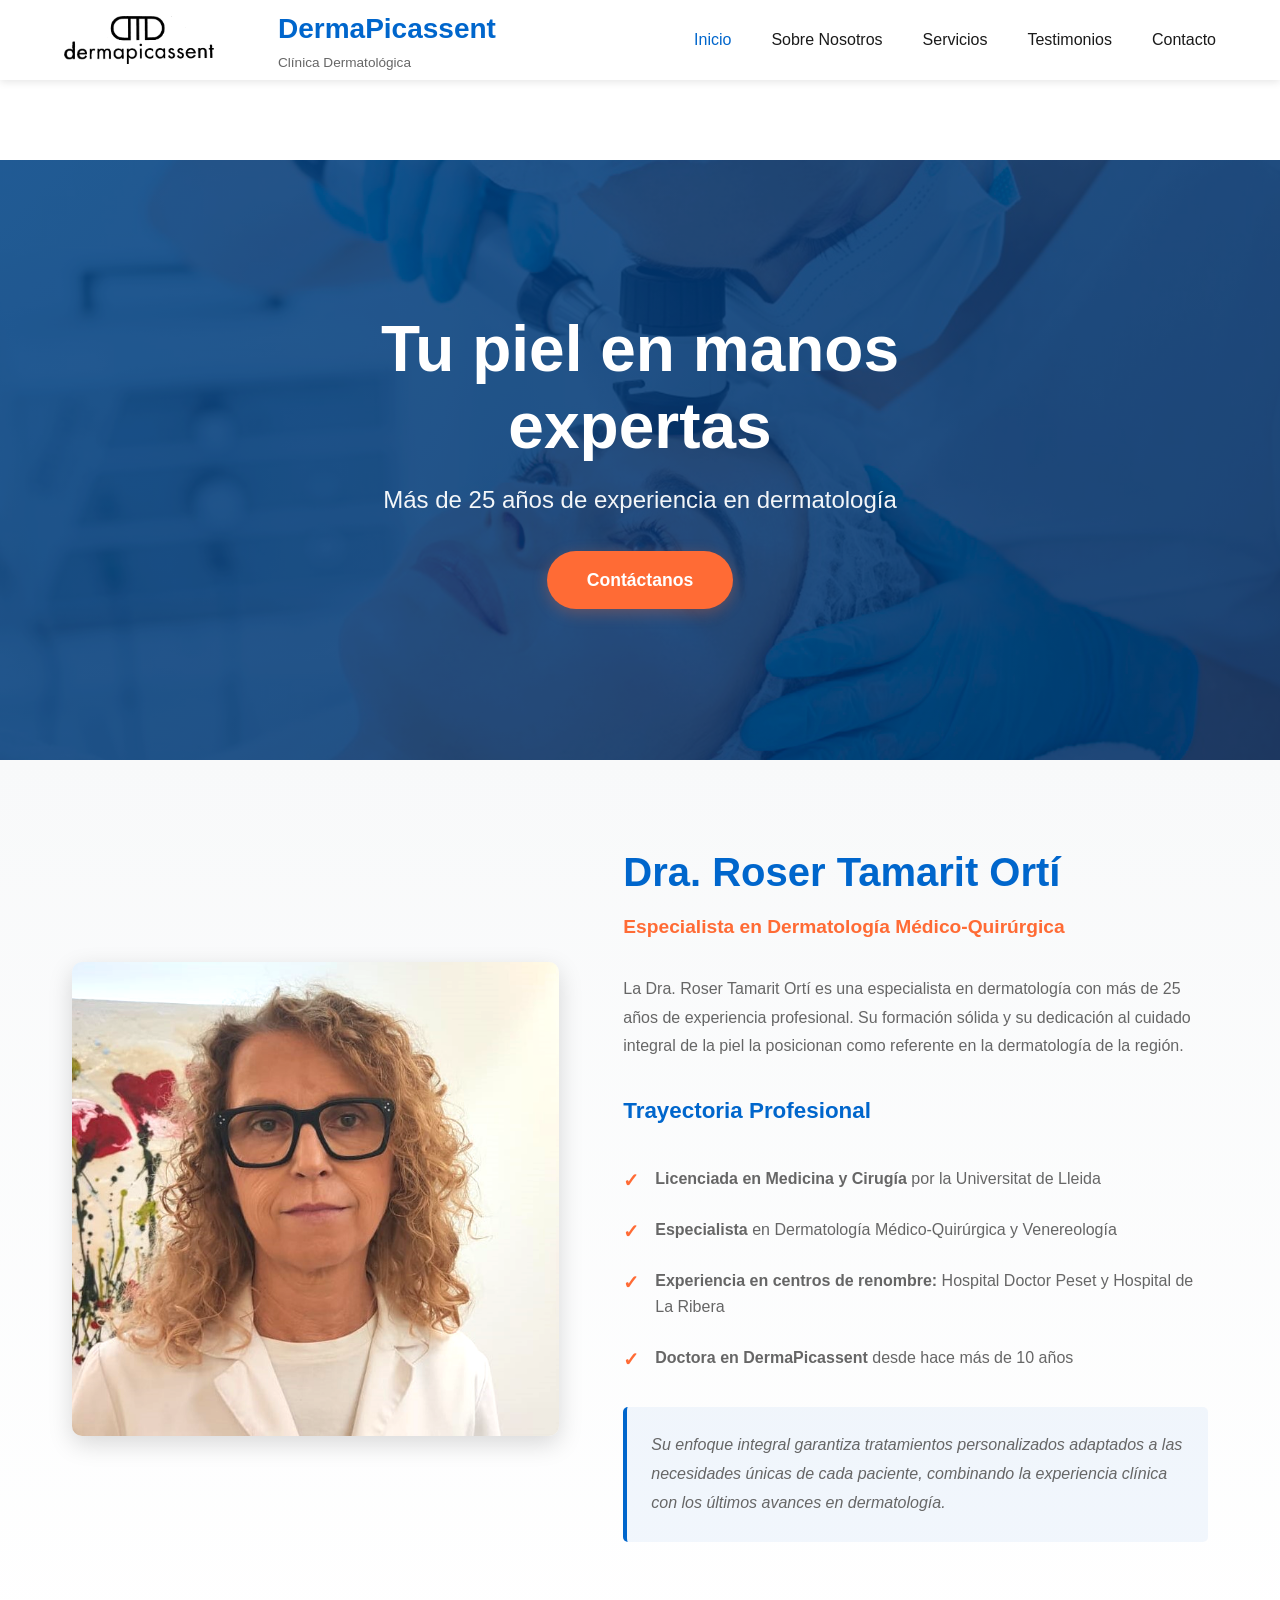
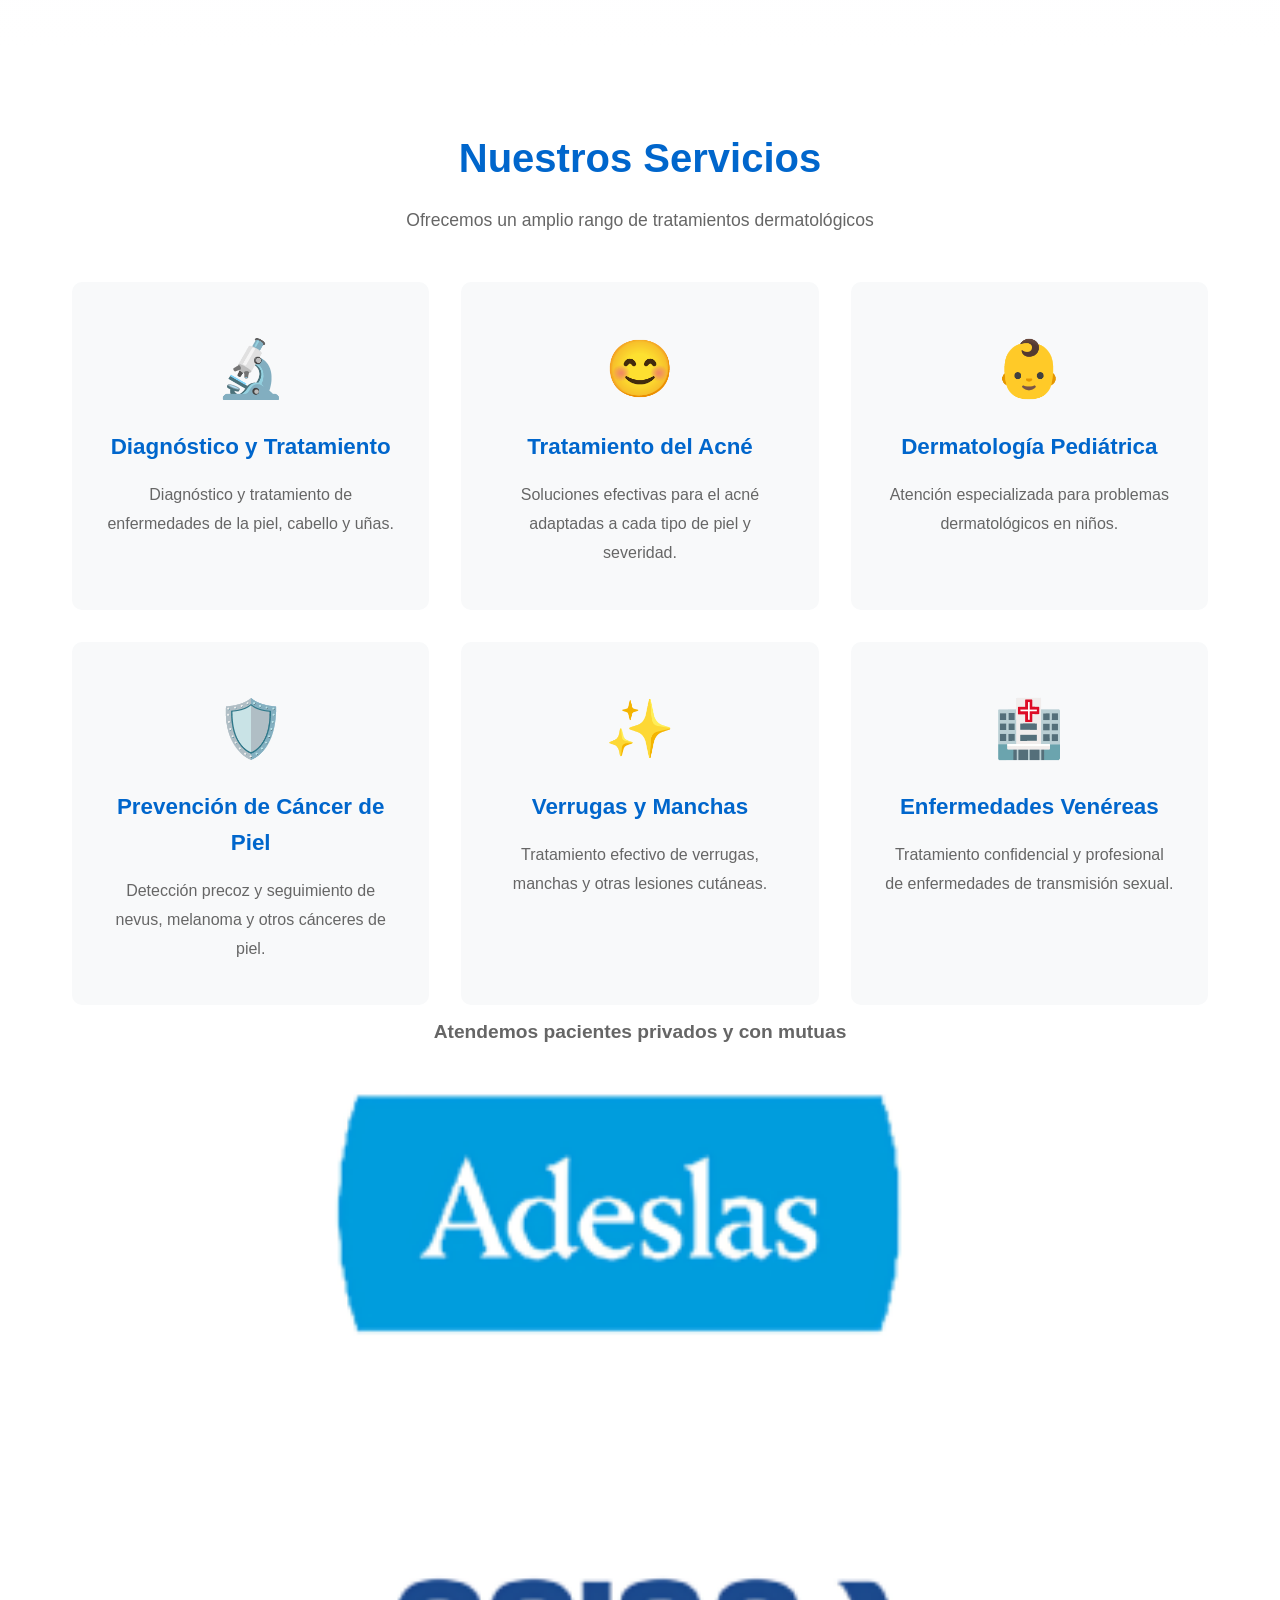
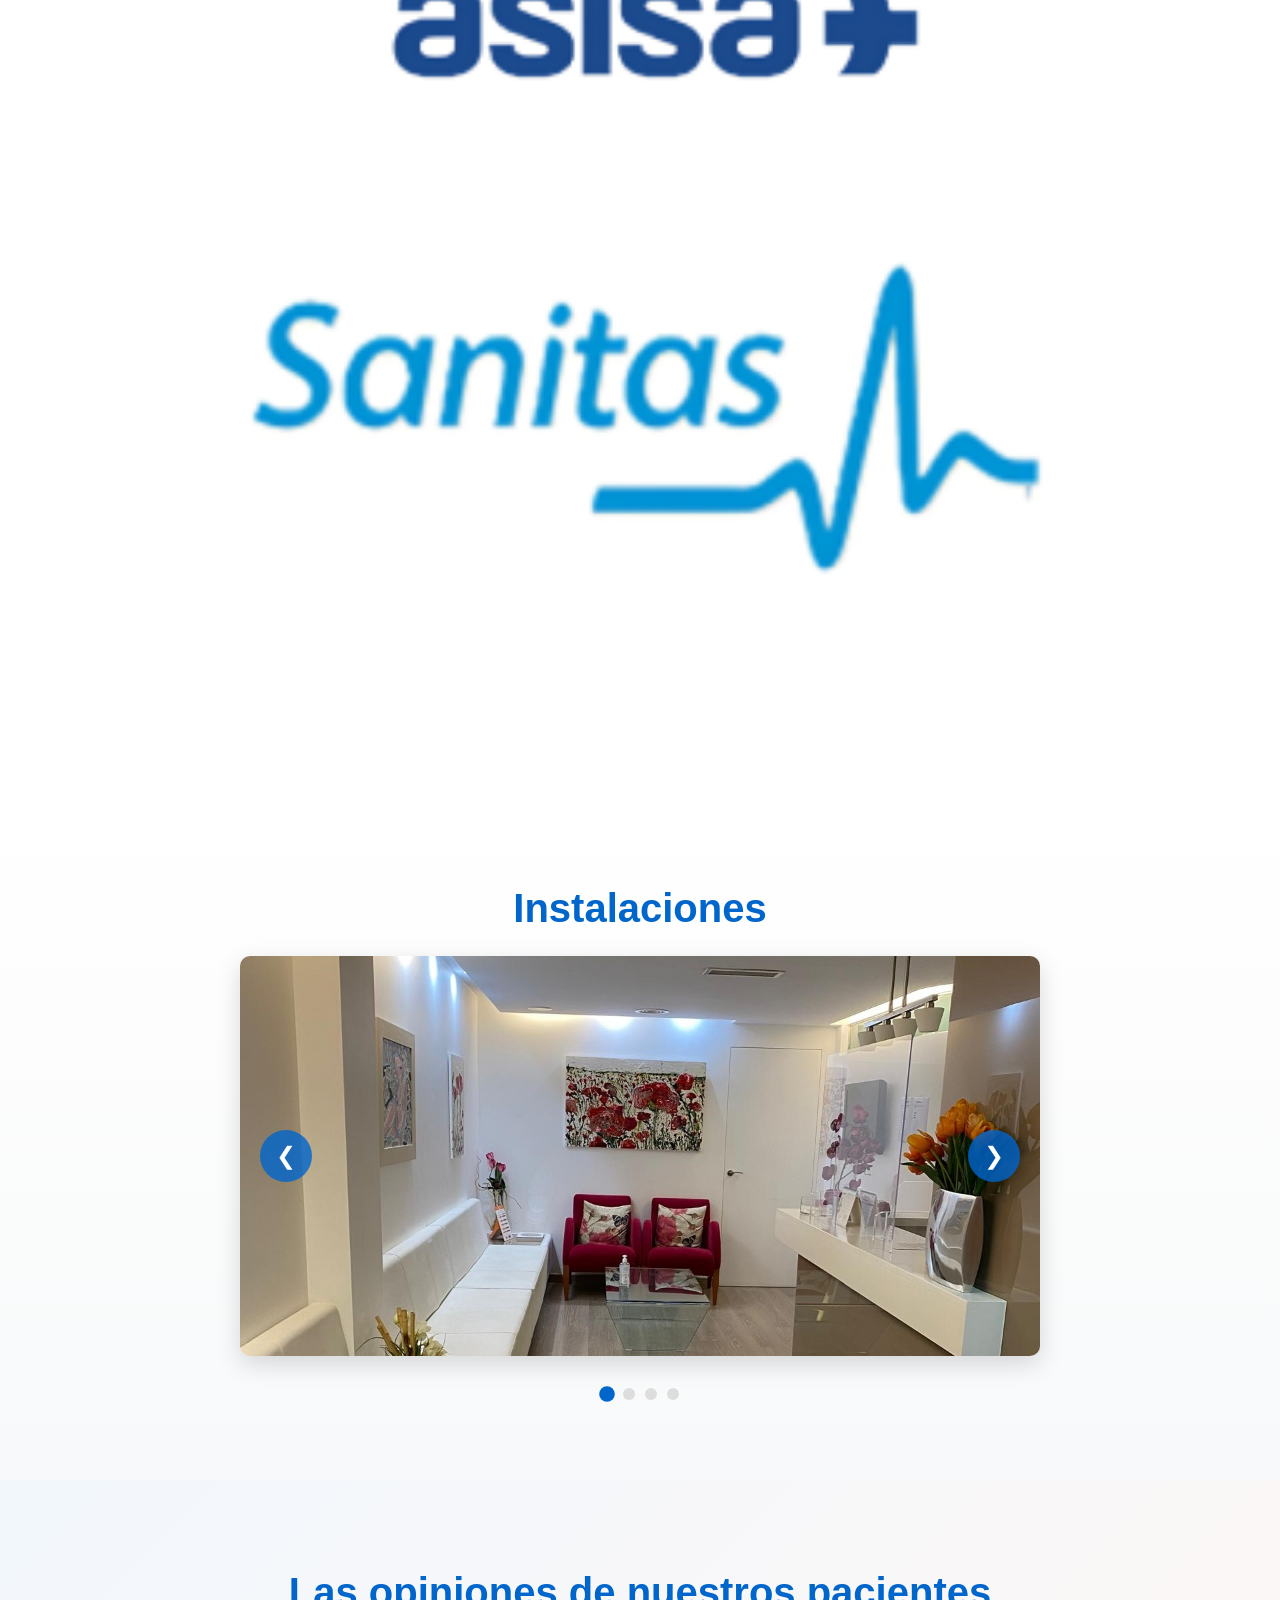
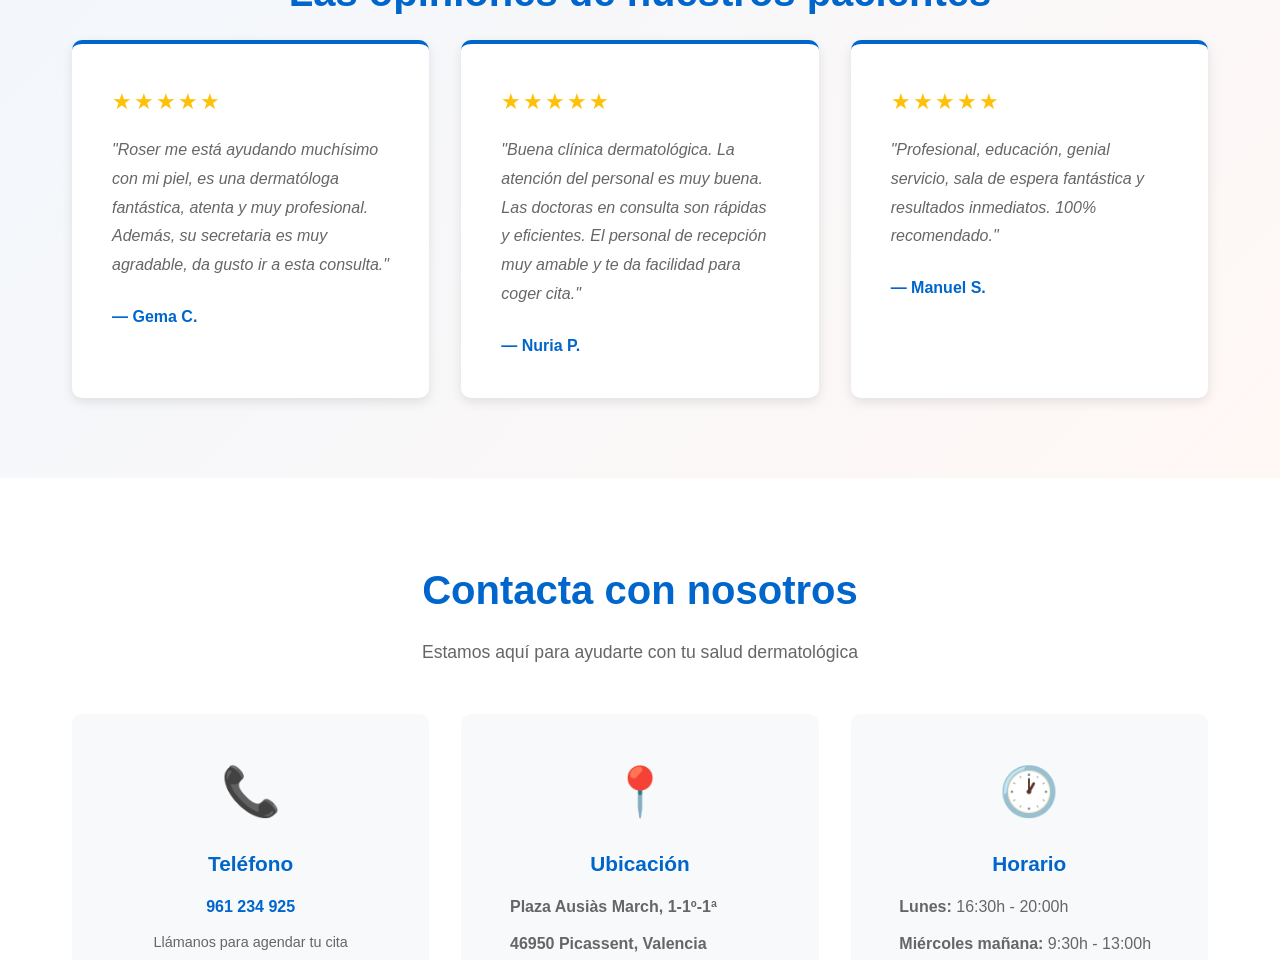
==== commit f53c7932: "Cambia el emoji de una aguja por una carita sonriente en el tratamiento del acne" ====
--- a/index.html
+++ b/index.html
@@ -9,7 +9,7 @@
     <meta property="og:title" content="DermaPicassent - Clínica Dermatológica Profesional">
     <meta property="og:description" content="Expertos en dermatología con más de 25 años de experiencia. Atención personalizada en Picassent.">
     <meta property="og:type" content="business.business">
-    <link rel="stylesheet" href="styles.css">
+    <link rel="stylesheet" href="styles_v2.css">
     <title>DermaPicassent - Clínica Dermatológica Especializada</title>
 </head>
 <body>
@@ -90,7 +90,7 @@
                 </div>
 
                 <div class="service-card">
-                    <div class="service-icon">💉</div>
+                    <div class="service-icon">😊</div>
                     <h3>Tratamiento del Acné</h3>
                     <p>Soluciones efectivas para el acné adaptadas a cada tipo de piel y severidad.</p>
                 </div>
@@ -253,6 +253,6 @@
         </div>
     </footer>
 
-    <script src="script.js"></script>
+    <script src="script_v2.js"></script>
 </body>
 </html>
--- a/styles_v2.css
+++ b/styles_v2.css
@@ -0,0 +1,922 @@
+/* ============== VARIABLES Y RESET ============== */
+
+:root {
+    --primary-color: #0066cc;
+    --secondary-color: #004499;
+    --accent-color: #ff6b35;
+    --light-bg: #f8f9fa;
+    --dark-text: #1a1a1a;
+    --light-text: #666;
+    --border-color: #e0e0e0;
+    --shadow: 0 4px 12px rgba(0, 0, 0, 0.1);
+    --shadow-lg: 0 8px 24px rgba(0, 0, 0, 0.15);
+}
+
+* {
+    margin: 0;
+    padding: 0;
+    box-sizing: border-box;
+}
+
+html {
+    scroll-behavior: smooth;
+}
+
+body {
+    font-family: 'Segoe UI', Tahoma, Geneva, Verdana, sans-serif;
+    line-height: 1.6;
+    color: var(--dark-text);
+    background-color: #fff;
+}
+
+/* ============== CONTAINER ============== */
+
+.container {
+    max-width: 1200px;
+    margin: 0 auto;
+    padding: 0 2rem;
+}
+
+/* ============== NAVBAR ============== */
+
+.navbar {
+    position: sticky;
+    top: 0;
+    background: #fff;
+    box-shadow: var(--shadow);
+    z-index: 1000;
+}
+
+.nav-container {
+    max-width: 1200px;
+    margin: 0 auto;
+    padding: 0 1.5rem;
+    display: flex;
+    align-items: center;
+    justify-content: space-between;
+    height: 80px;
+}
+
+.nav-toggle {
+    display: none;
+    background: transparent;
+    border: none;
+    cursor: pointer;
+    padding: 8px;
+    margin-left: 0.5rem;
+    z-index: 1200;
+}
+
+.nav-toggle .hamburger {
+    display: block;
+    width: 22px;
+    height: 2px;
+    background: var(--dark-text);
+    position: relative;
+}
+
+.nav-toggle .hamburger::before,
+.nav-toggle .hamburger::after {
+    content: '';
+    position: absolute;
+    left: 0;
+    width: 22px;
+    height: 2px;
+    background: var(--dark-text);
+}
+
+.nav-toggle .hamburger::before { top: -7px; }
+.nav-toggle .hamburger::after { top: 7px; }
+
+.logo-section {
+    display: flex;
+    align-items: center;
+    gap: 0;
+    flex-shrink: 0;
+    margin-right: 4rem;
+}
+
+.logo {
+    width: 150px;
+    height: auto;
+    margin: 0;
+}
+
+.brand {
+    display: flex;
+    flex-direction: column;
+}
+
+.brand h1 {
+    font-size: 1.75rem;
+    color: var(--primary-color);
+    margin: 0;
+    font-weight: 700;
+}
+
+.brand p {
+    font-size: 0.85rem;
+    color: var(--light-text);
+    margin: 0;
+}
+
+.nav-menu {
+    display: flex;
+    list-style: none;
+    gap: 2.5rem;
+    margin-left: auto;
+}
+
+.nav-link {
+    text-decoration: none;
+    color: var(--dark-text);
+    font-weight: 500;
+    transition: color 0.3s ease;
+    position: relative;
+}
+
+.nav-link:hover {
+    color: var(--primary-color);
+}
+
+.nav-link::after {
+    content: '';
+    position: absolute;
+    bottom: -5px;
+    left: 0;
+    width: 0;
+    height: 2px;
+    background-color: var(--primary-color);
+    transition: width 0.3s ease;
+}
+
+.nav-link:hover::after {
+    width: 100%;
+}
+
+/* ============== HERO SECTION ============== */
+
+.hero {
+    position: relative;
+    height: 600px;
+    background: linear-gradient(135deg, var(--primary-color) 0%, var(--secondary-color) 100%);
+    background-image: linear-gradient(135deg, rgba(0, 102, 204, 0.8) 0%, rgba(0, 68, 153, 0.8) 100%), url('InicioBackground.jpg');
+    background-size: cover;
+    background-position: center;
+    display: flex;
+    align-items: center;
+    justify-content: center;
+    text-align: center;
+    color: white;
+    margin-top: 80px;
+    overflow: hidden;
+}
+
+.hero-overlay {
+    position: absolute;
+    top: 0;
+    left: 0;
+    right: 0;
+    bottom: 0;
+    background: rgba(0, 0, 0, 0.3);
+    z-index: 1;
+}
+
+.hero-content {
+    position: relative;
+    z-index: 2;
+    max-width: 700px;
+    animation: fadeInUp 0.8s ease;
+}
+
+@keyframes fadeInUp {
+    from {
+        opacity: 0;
+        transform: translateY(30px);
+    }
+    to {
+        opacity: 1;
+        transform: translateY(0);
+    }
+}
+
+.hero-title {
+    font-size: clamp(2.5rem, 5vw, 4rem);
+    font-weight: 700;
+    margin-bottom: 1rem;
+    line-height: 1.2;
+}
+
+.hero-subtitle {
+    font-size: clamp(1.1rem, 2vw, 1.5rem);
+    margin-bottom: 2rem;
+    opacity: 0.95;
+}
+
+.cta-button {
+    display: inline-block;
+    background-color: var(--accent-color);
+    color: white;
+    padding: 15px 40px;
+    text-decoration: none;
+    border-radius: 50px;
+    font-weight: 600;
+    font-size: 1.1rem;
+    transition: all 0.3s ease;
+    box-shadow: 0 4px 15px rgba(255, 107, 53, 0.3);
+}
+
+.cta-button:hover {
+    background-color: #ff5722;
+    transform: translateY(-3px);
+    box-shadow: 0 6px 20px rgba(255, 107, 53, 0.4);
+}
+
+/* ============== ABOUT SECTION ============== */
+
+.about {
+    padding: 80px 0;
+    background: linear-gradient(to bottom, #f8f9fa, white);
+}
+
+.about-grid {
+    display: grid;
+    grid-template-columns: 1fr 1.2fr;
+    gap: 4rem;
+    align-items: center;
+}
+
+.about-image {
+    position: relative;
+}
+
+.about-image img {
+    width: 100%;
+    border-radius: 10px;
+    box-shadow: var(--shadow-lg);
+    transition: transform 0.3s ease;
+}
+
+.about-image:hover img {
+    transform: scale(1.02);
+}
+
+.about-content h2 {
+    font-size: 2.5rem;
+    color: var(--primary-color);
+    margin-bottom: 0.5rem;
+}
+
+.subtitle {
+    font-size: 1.2rem;
+    color: var(--accent-color);
+    font-weight: 600;
+    margin-bottom: 2rem;
+}
+
+.about-text p {
+    font-size: 1rem;
+    color: var(--light-text);
+    margin-bottom: 1.5rem;
+    line-height: 1.8;
+}
+
+.about-text h3 {
+    color: var(--primary-color);
+    margin-top: 2rem;
+    margin-bottom: 1rem;
+    font-size: 1.4rem;
+}
+
+.credentials {
+    list-style: none;
+    margin: 1.5rem 0;
+}
+
+.credentials li {
+    padding: 0.8rem 0;
+    padding-left: 2rem;
+    position: relative;
+    color: var(--light-text);
+}
+
+.credentials li::before {
+    content: "✓";
+    position: absolute;
+    left: 0;
+    color: var(--accent-color);
+    font-weight: bold;
+    font-size: 1.2rem;
+}
+
+.about-closing {
+    background-color: rgba(0, 102, 204, 0.05);
+    padding: 1.5rem;
+    border-left: 4px solid var(--primary-color);
+    border-radius: 5px;
+    font-style: italic;
+}
+
+/* ============== SECTION TITLES ============== */
+
+.section-title {
+    font-size: 2.5rem;
+    color: var(--primary-color);
+    text-align: center;
+    margin-bottom: 1rem;
+    font-weight: 700;
+}
+
+.section-subtitle {
+    text-align: center;
+    color: var(--light-text);
+    font-size: 1.1rem;
+    margin-bottom: 3rem;
+}
+
+/* ============== SERVICES SECTION ============== */
+
+.services {
+    padding: 80px 0;
+    background: white;
+}
+
+.services-grid {
+    display: grid;
+    grid-template-columns: repeat(auto-fit, minmax(320px, 1fr));
+    gap: 2rem;
+}
+
+.service-card {
+    background: #f8f9fa;
+    padding: 2.5rem 2rem;
+    border-radius: 10px;
+    text-align: center;
+    transition: all 0.3s ease;
+    border: 2px solid transparent;
+}
+
+.service-card:hover {
+    border-color: var(--primary-color);
+    transform: translateY(-8px);
+    box-shadow: var(--shadow-lg);
+    background: white;
+}
+
+.service-icon {
+    font-size: 3.5rem;
+    margin-bottom: 1rem;
+}
+
+.service-card h3 {
+    color: var(--primary-color);
+    margin-bottom: 1rem;
+    font-size: 1.4rem;
+}
+
+.service-card p {
+    color: var(--light-text);
+    line-height: 1.8;
+}
+
+/* ============== GALLERY SECTION ============== */
+
+.gallery {
+    padding: 80px 0;
+    background: linear-gradient(to bottom, white, #f8f9fa);
+}
+
+.carousel-container {
+    position: relative;
+    max-width: 800px;
+    margin: 0 auto;
+}
+
+.carousel {
+    position: relative;
+    width: 100%;
+    height: 400px;
+    border-radius: 10px;
+    overflow: hidden;
+    box-shadow: var(--shadow-lg);
+}
+
+.slides {
+    display: flex;
+    height: 100%;
+    transition: transform 0.5s ease-in-out;
+}
+
+.slides img {
+    width: 100%;
+    height: 100%;
+    object-fit: cover;
+    flex-shrink: 0;
+}
+
+.carousel-btn {
+    position: absolute;
+    top: 50%;
+    transform: translateY(-50%);
+    background: rgba(0, 102, 204, 0.8);
+    color: white;
+    border: none;
+    padding: 12px 16px;
+    font-size: 1.5rem;
+    cursor: pointer;
+    border-radius: 50%;
+    transition: all 0.3s ease;
+    z-index: 10;
+}
+
+.carousel-btn:hover {
+    background: var(--primary-color);
+    transform: translateY(-50%) scale(1.1);
+}
+
+.carousel-btn.prev {
+    left: 20px;
+}
+
+.carousel-btn.next {
+    right: 20px;
+}
+
+.carousel-indicators {
+    display: flex;
+    justify-content: center;
+    gap: 10px;
+    margin-top: 2rem;
+}
+
+.carousel-indicators div {
+    width: 12px;
+    height: 12px;
+    border-radius: 50%;
+    background: #ddd;
+    cursor: pointer;
+    transition: all 0.3s ease;
+}
+
+.carousel-indicators div.active {
+    background: var(--primary-color);
+    transform: scale(1.3);
+}
+
+/* ============== TESTIMONIALS SECTION ============== */
+
+.testimonials {
+    padding: 80px 0;
+    background: linear-gradient(135deg, rgba(0, 102, 204, 0.05) 0%, rgba(255, 107, 53, 0.05) 100%);
+}
+
+.testimonials-grid {
+    display: grid;
+    grid-template-columns: repeat(auto-fit, minmax(300px, 1fr));
+    gap: 2rem;
+}
+
+.testimonial-card {
+    background: white;
+    padding: 2.5rem;
+    border-radius: 10px;
+    box-shadow: var(--shadow);
+    transition: all 0.3s ease;
+    border-top: 4px solid var(--primary-color);
+}
+
+.testimonial-card:hover {
+    transform: translateY(-8px);
+    box-shadow: var(--shadow-lg);
+}
+
+.stars {
+    color: #ffc107;
+    font-size: 1.4rem;
+    margin-bottom: 1rem;
+    letter-spacing: 2px;
+}
+
+.testimonial-text {
+    color: var(--light-text);
+    font-style: italic;
+    margin-bottom: 1.5rem;
+    line-height: 1.8;
+}
+
+.testimonial-author {
+    color: var(--primary-color);
+    font-weight: 600;
+}
+
+/* ============== CONTACT SECTION ============== */
+
+.contact {
+    padding: 80px 0;
+    background: white;
+}
+
+.contact-info-grid {
+    display: grid;
+    grid-template-columns: repeat(auto-fit, minmax(250px, 1fr));
+    gap: 2rem;
+    margin-bottom: 4rem;
+}
+
+.mutuas-wrapper {
+    text-align: center;
+    margin-bottom: 3rem;
+}
+
+.mutuas-logos {
+    display: inline-block;
+    width: 100%;
+    max-width: 1024px;
+}
+
+.mutuas-logos img {
+    width: 100%;
+    height: auto;
+    display: block;
+    object-fit: contain;
+}
+
+.mutuas-note {
+    margin-top: 0.75rem;
+    color: var(--light-text);
+    font-size: 1.2rem;
+    font-weight: 600;
+}
+
+.contact-card {
+    background: #f8f9fa;
+    padding: 2.5rem;
+    border-radius: 10px;
+    text-align: center;
+    transition: all 0.3s ease;
+}
+
+.contact-card:hover {
+    background: white;
+    box-shadow: var(--shadow-lg);
+    transform: translateY(-5px);
+}
+
+.contact-icon {
+    font-size: 3rem;
+    margin-bottom: 1rem;
+}
+
+.contact-card h3 {
+    color: var(--primary-color);
+    margin-bottom: 0.8rem;
+    font-size: 1.3rem;
+}
+
+.contact-card p {
+    color: var(--light-text);
+    margin: 0.5rem 0;
+    line-height: 1.8;
+}
+
+.contact-card--location,
+.contact-card--schedule {
+    text-align: center;
+    background: #f8f9fa;
+    padding: 2.5rem;
+    border-radius: 10px;
+    box-shadow: none;
+}
+
+.contact-card--location:hover,
+.contact-card--schedule:hover {
+    background: white;
+    box-shadow: var(--shadow-lg);
+    transform: translateY(-5px);
+}
+
+.contact-details {
+    background: transparent;
+    border-radius: 0;
+    padding: 0;
+    margin: 0.2rem auto 0.8rem;
+    box-shadow: none;
+    text-align: left;
+    max-width: 260px;
+}
+
+.contact-line {
+    margin: 0.5rem 0;
+    color: var(--dark-text);
+    font-weight: 500;
+}
+
+.contact-card--location .contact-line {
+    font-weight: 600;
+}
+
+.contact-card--schedule .contact-line {
+    font-weight: 500;
+}
+
+@media (max-width: 768px) {
+    .contact-card--location,
+    .contact-card--schedule {
+        text-align: center;
+    }
+
+    .contact-details {
+        text-align: center;
+    }
+}
+
+.contact-card a {
+    color: var(--primary-color);
+    text-decoration: none;
+    font-weight: 600;
+    transition: color 0.3s ease;
+}
+
+.contact-card a:hover {
+    color: var(--accent-color);
+}
+
+.info-text {
+    font-size: 0.9rem;
+    color: #999;
+}
+
+.map-container {
+    width: 100%;
+    height: 450px;
+    border-radius: 10px;
+    overflow: hidden;
+    box-shadow: var(--shadow-lg);
+}
+
+.map-container iframe {
+    width: 100%;
+    height: 100%;
+    border: none;
+}
+
+/* ============== FOOTER ============== */
+
+.footer {
+    background: var(--dark-text);
+    color: white;
+    padding: 4rem 0 2rem;
+}
+
+.footer-content {
+    display: grid;
+    grid-template-columns: repeat(auto-fit, minmax(250px, 1fr));
+    gap: 2rem;
+    margin-bottom: 2rem;
+}
+
+.footer-section h4 {
+    color: var(--accent-color);
+    margin-bottom: 1rem;
+    font-size: 1.1rem;
+}
+
+.footer-section p {
+    color: #bbb;
+    margin-bottom: 0.5rem;
+}
+
+.footer-section ul {
+    list-style: none;
+}
+
+.footer-section ul li {
+    margin-bottom: 0.5rem;
+}
+
+.footer-section ul li a {
+    color: #bbb;
+    text-decoration: none;
+    transition: color 0.3s ease;
+}
+
+.footer-section ul li a:hover {
+    color: var(--accent-color);
+}
+
+.footer-bottom {
+    border-top: 1px solid #444;
+    padding-top: 2rem;
+    text-align: center;
+    color: #999;
+}
+
+.footer-bottom p {
+    margin: 0.5rem 0;
+}
+
+/* ============== RESPONSIVE DESIGN ============== */
+
+@media (max-width: 768px) {
+    .nav-menu {
+        gap: 1.5rem;
+        font-size: 0.95rem;
+    }
+
+    .hero {
+        height: 400px;
+        margin-top: 70px;
+    }
+
+    .hero-title {
+        font-size: 1.8rem;
+    }
+
+    .hero-subtitle {
+        font-size: 1rem;
+    }
+
+    .about-grid {
+        grid-template-columns: 1fr;
+        gap: 2rem;
+    }
+
+    .section-title {
+        font-size: 2rem;
+    }
+
+    .services-grid {
+        grid-template-columns: 1fr;
+    }
+
+    .carousel {
+        height: 300px;
+    }
+
+    .carousel-btn {
+        padding: 10px 14px;
+        font-size: 1.2rem;
+    }
+
+    .contact {
+        padding: 3rem 0;
+    }
+
+    .map-container {
+        height: 350px;
+    }
+}
+
+@media (max-width: 480px) {
+    .nav-container {
+        height: auto;
+        padding: 0.8rem 1rem;
+        display: flex;
+        align-items: center;
+        justify-content: space-between;
+        position: relative;
+        gap: 0.5rem;
+    }
+
+    .logo-section {
+        display: flex;
+        align-items: center;
+    }
+
+    .logo {
+        width: 64px;
+    }
+
+    .brand {
+        position: absolute;
+        left: 50%;
+        top: 50%;
+        transform: translate(-50%, -50%);
+        display: flex;
+        flex-direction: column;
+        align-items: center;
+        text-align: center;
+        pointer-events: none;
+    }
+
+    .brand h1 {
+        font-size: 1.15rem;
+        margin: 0;
+    }
+
+    .brand p {
+        font-size: 0.75rem;
+        margin: 0;
+    }
+
+    .nav-toggle {
+        display: block;
+        position: relative;
+        right: 0;
+        top: auto;
+        transform: none;
+    }
+
+    .nav-menu {
+        display: none;
+        position: absolute;
+        top: calc(100% + 0.5rem);
+        left: 50%;
+        transform: translateX(-50%);
+        background: #fff;
+        box-shadow: var(--shadow);
+        border-radius: 8px;
+        padding: 0.5rem 0.75rem;
+        flex-direction: column;
+        gap: 0.5rem;
+        width: min(calc(100% - 2rem), 320px);
+        z-index: 1200;
+    }
+
+    .nav-menu.open {
+        display: flex;
+    }
+
+    .nav-link {
+        padding: 0.6rem 0.75rem;
+        display: block;
+    }
+
+    .nav-link {
+        font-size: 0.9rem;
+        padding: 0.3rem 0.6rem;
+    }
+
+    .hero {
+        height: 250px;
+        margin-top: 0;
+    }
+
+    .hero-title {
+        font-size: 1.4rem;
+    }
+
+    .hero-subtitle {
+        font-size: 0.85rem;
+    }
+
+    .cta-button {
+        padding: 12px 30px;
+        font-size: 1rem;
+    }
+
+    .section-title {
+        font-size: 1.6rem;
+    }
+
+    .about-content h2 {
+        font-size: 1.8rem;
+    }
+
+    .service-card {
+        padding: 1.5rem 1rem;
+    }
+
+    .carousel {
+        height: 250px;
+    }
+
+    .carousel-btn {
+        padding: 8px 12px;
+        font-size: 1rem;
+    }
+
+    .map-container {
+        height: 300px;
+    }
+
+    .footer-content {
+        grid-template-columns: 1fr;
+    }
+}
+
+/* ============== ANIMATIONS ============== */
+
+@keyframes slideIn {
+    from {
+        opacity: 0;
+        transform: translateX(-20px);
+    }
+    to {
+        opacity: 1;
+        transform: translateX(0);
+    }
+}
+
+@keyframes fadeIn {
+    from {
+        opacity: 0;
+    }
+    to {
+        opacity: 1;
+    }
+}
+
+.service-card {
+    animation: fadeIn 0.6s ease-out;
+}
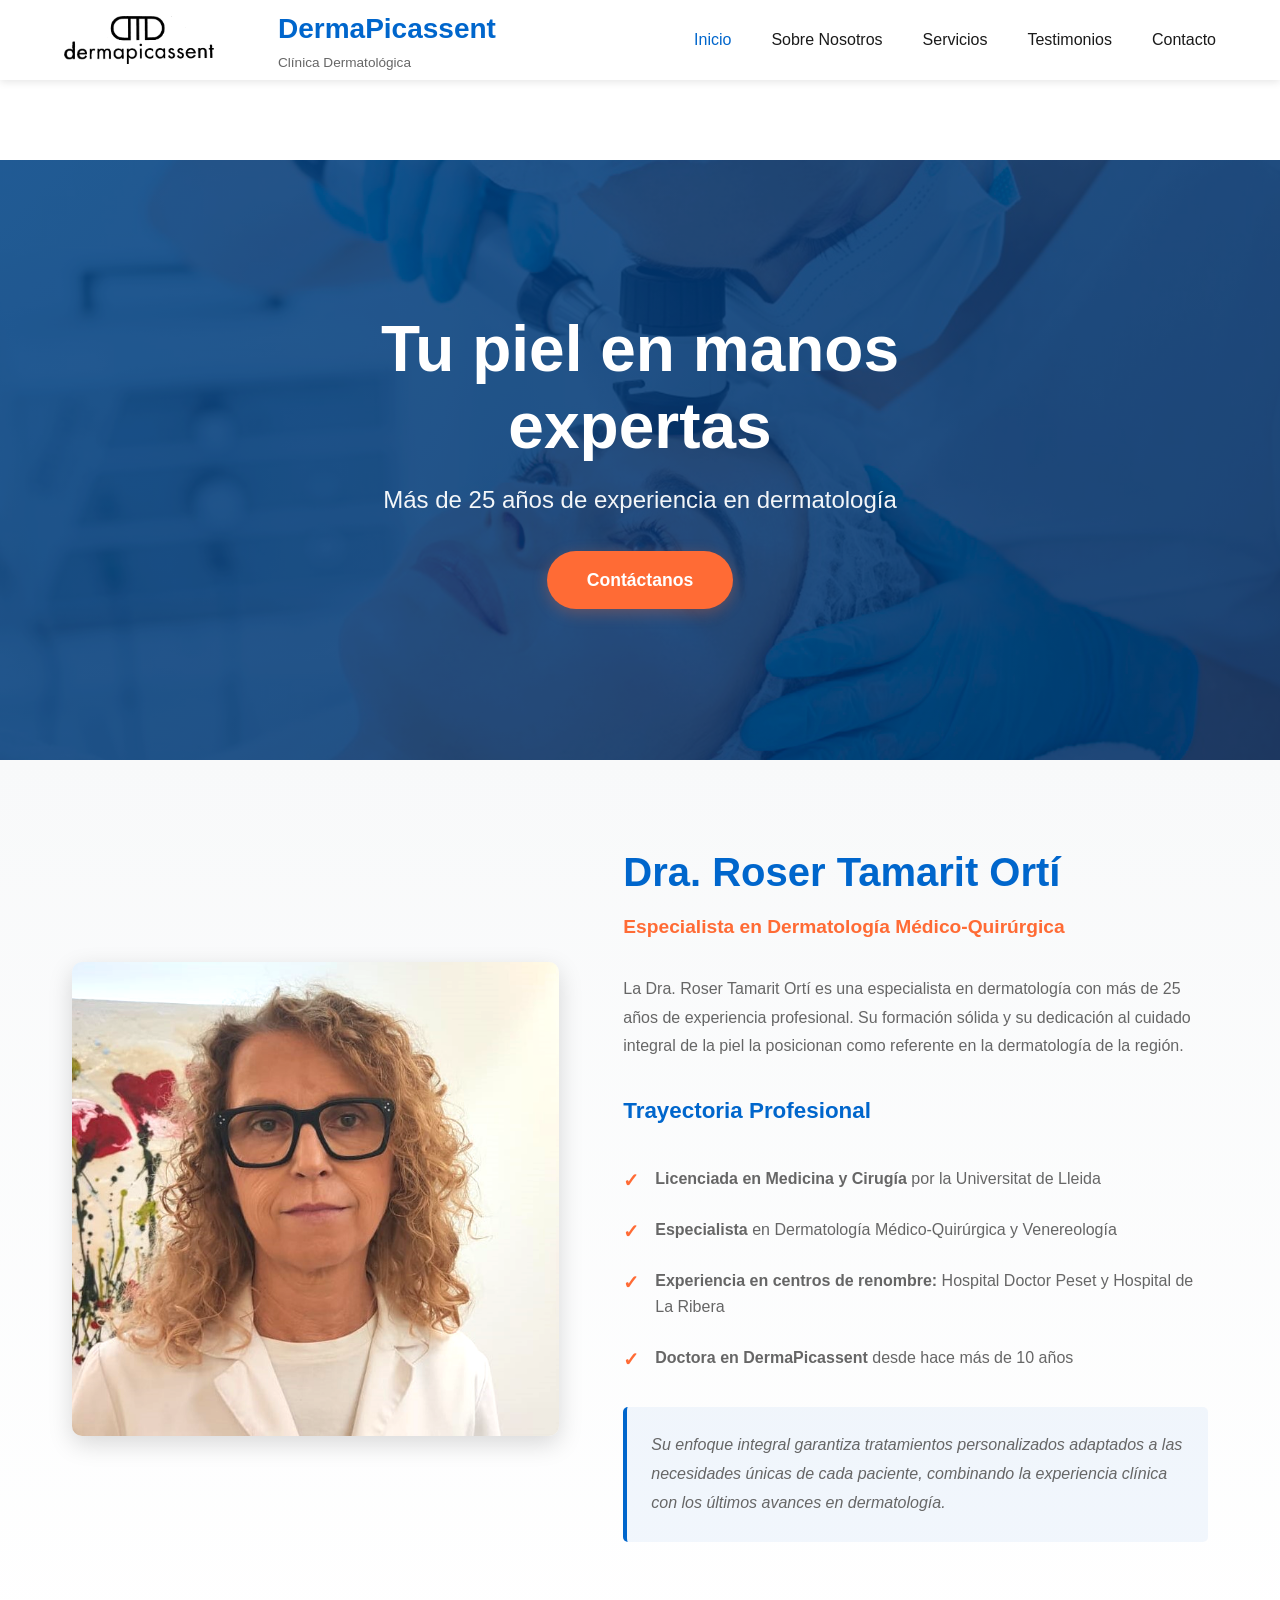
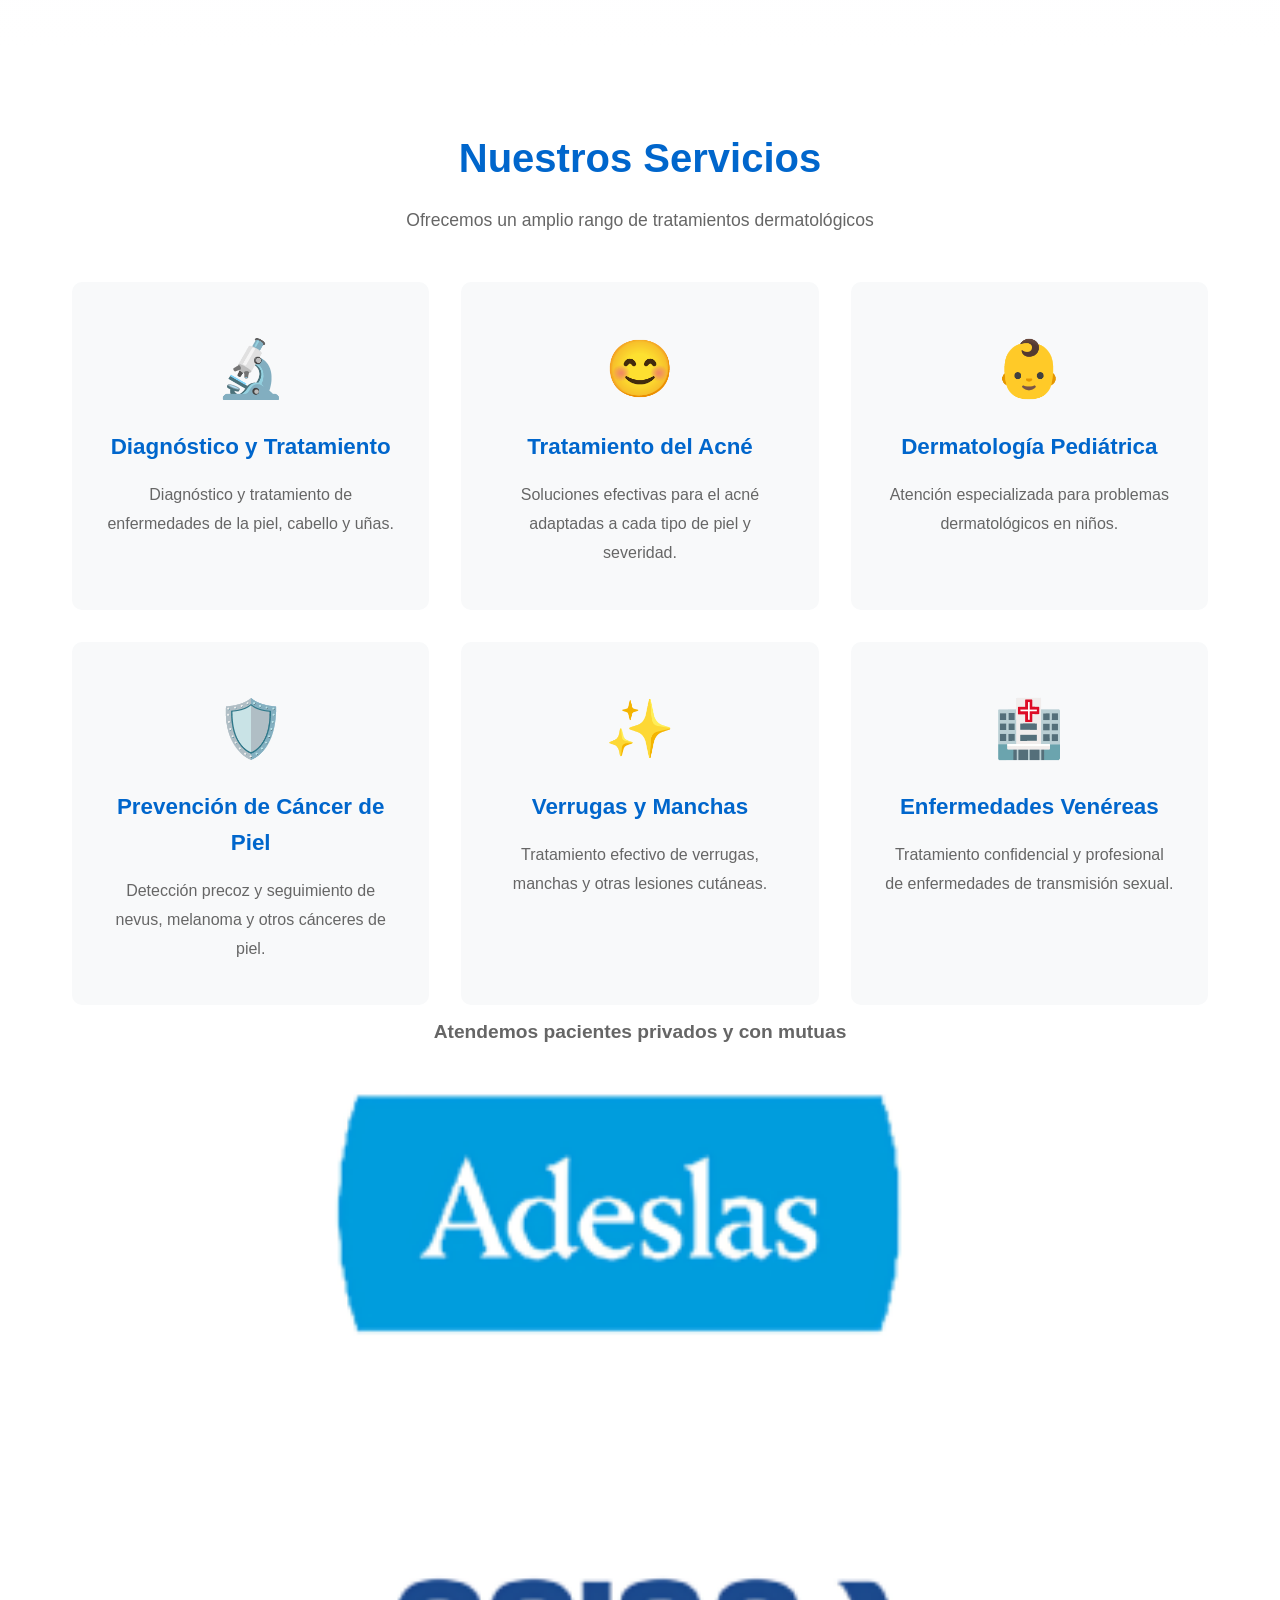
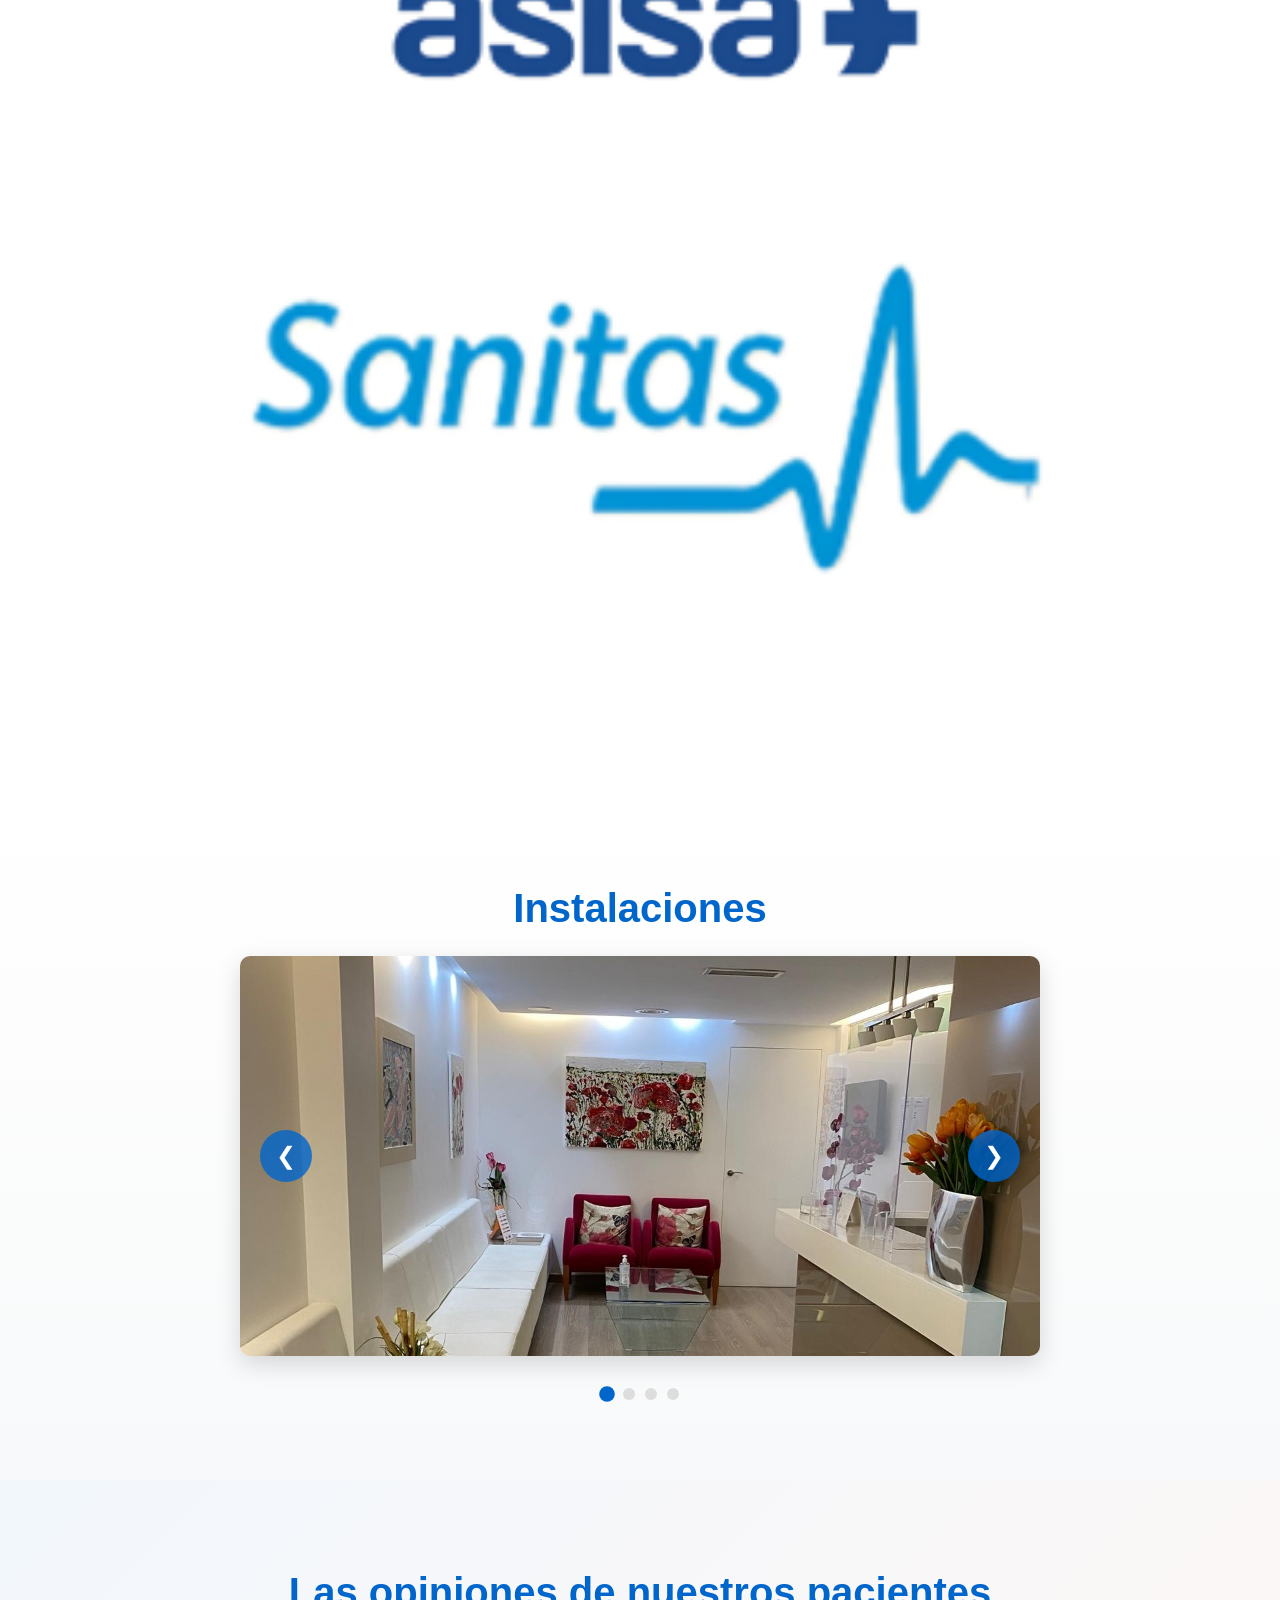
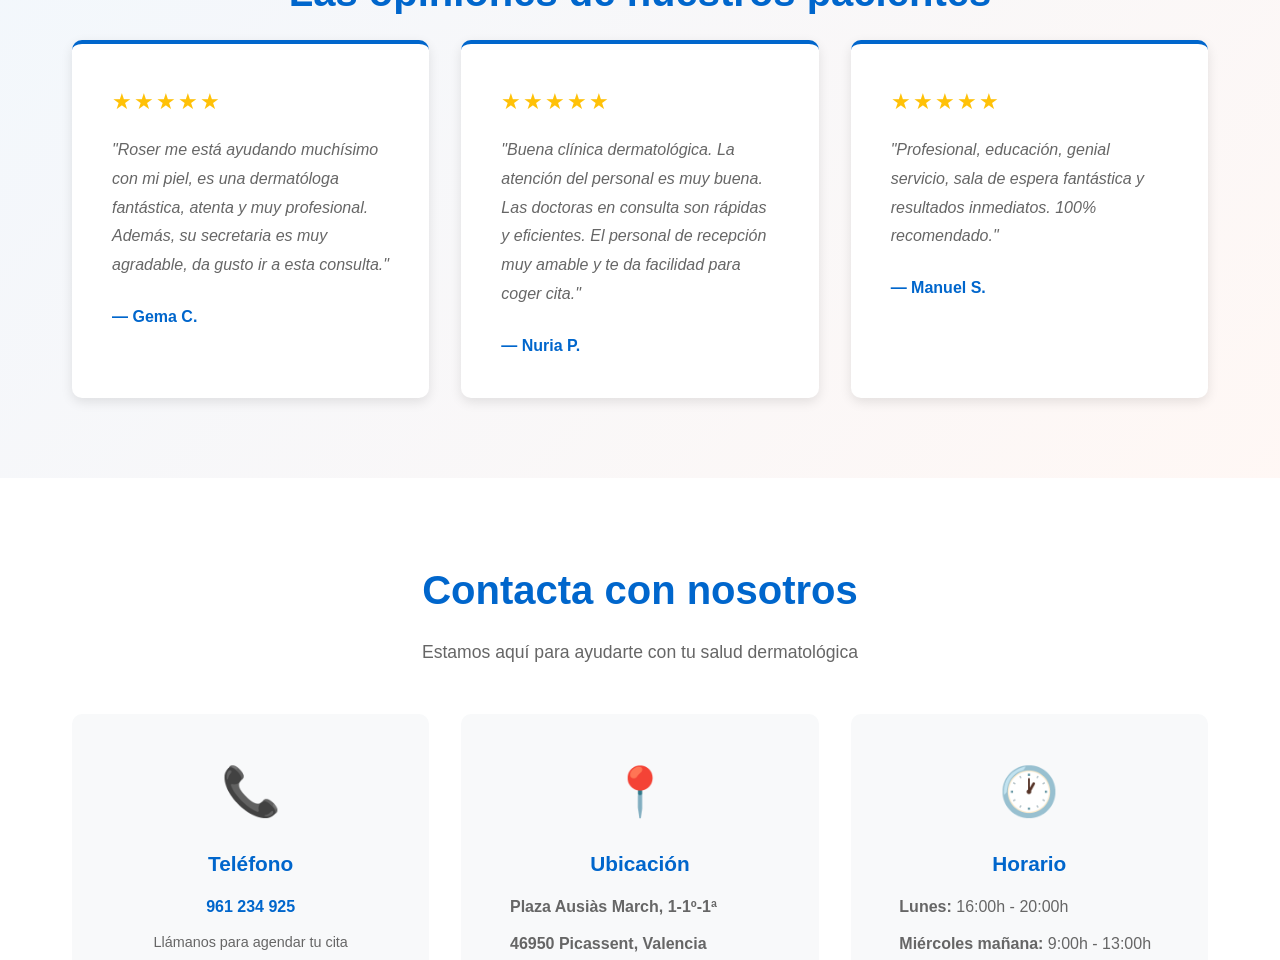
==== commit 722991d2: "Correccion horarios" ====
--- a/index.html
+++ b/index.html
@@ -203,9 +203,9 @@
                     <div class="contact-icon">🕐</div>
                     <h3>Horario</h3>
                     <div class="contact-details">
-                        <p class="contact-line"><strong>Lunes:</strong> 16:30h - 20:00h</p>
-                        <p class="contact-line"><strong>Miércoles mañana:</strong> 9:30h - 13:00h</p>
-                        <p class="contact-line"><strong>Miércoles tarde:</strong> 16:30h - 20:00h</p>
+                        <p class="contact-line"><strong>Lunes:</strong> 16:00h - 20:00h</p>
+                        <p class="contact-line"><strong>Miércoles mañana:</strong> 9:00h - 13:00h</p>
+                        <p class="contact-line"><strong>Miércoles tarde:</strong> 16:00h - 20:00h</p>
                     </div>
                 </div>
 
@@ -241,9 +241,9 @@
                 </div>
                 <div class="footer-section">
                     <h4>Horario</h4>
-                    <p>Lunes: 16:30h - 20:00h</p>
-                    <p>Miércoles: 9:30h - 13:00h</p>
-                    <p>Miércoles: 16:30h - 20:00h</p>
+                    <p>Lunes: 16:00h - 20:00h</p>
+                    <p>Miércoles: 9:00h - 13:00h</p>
+                    <p>Miércoles: 16:00h - 20:00h</p>
                 </div>
             </div>
             <div class="footer-bottom">
